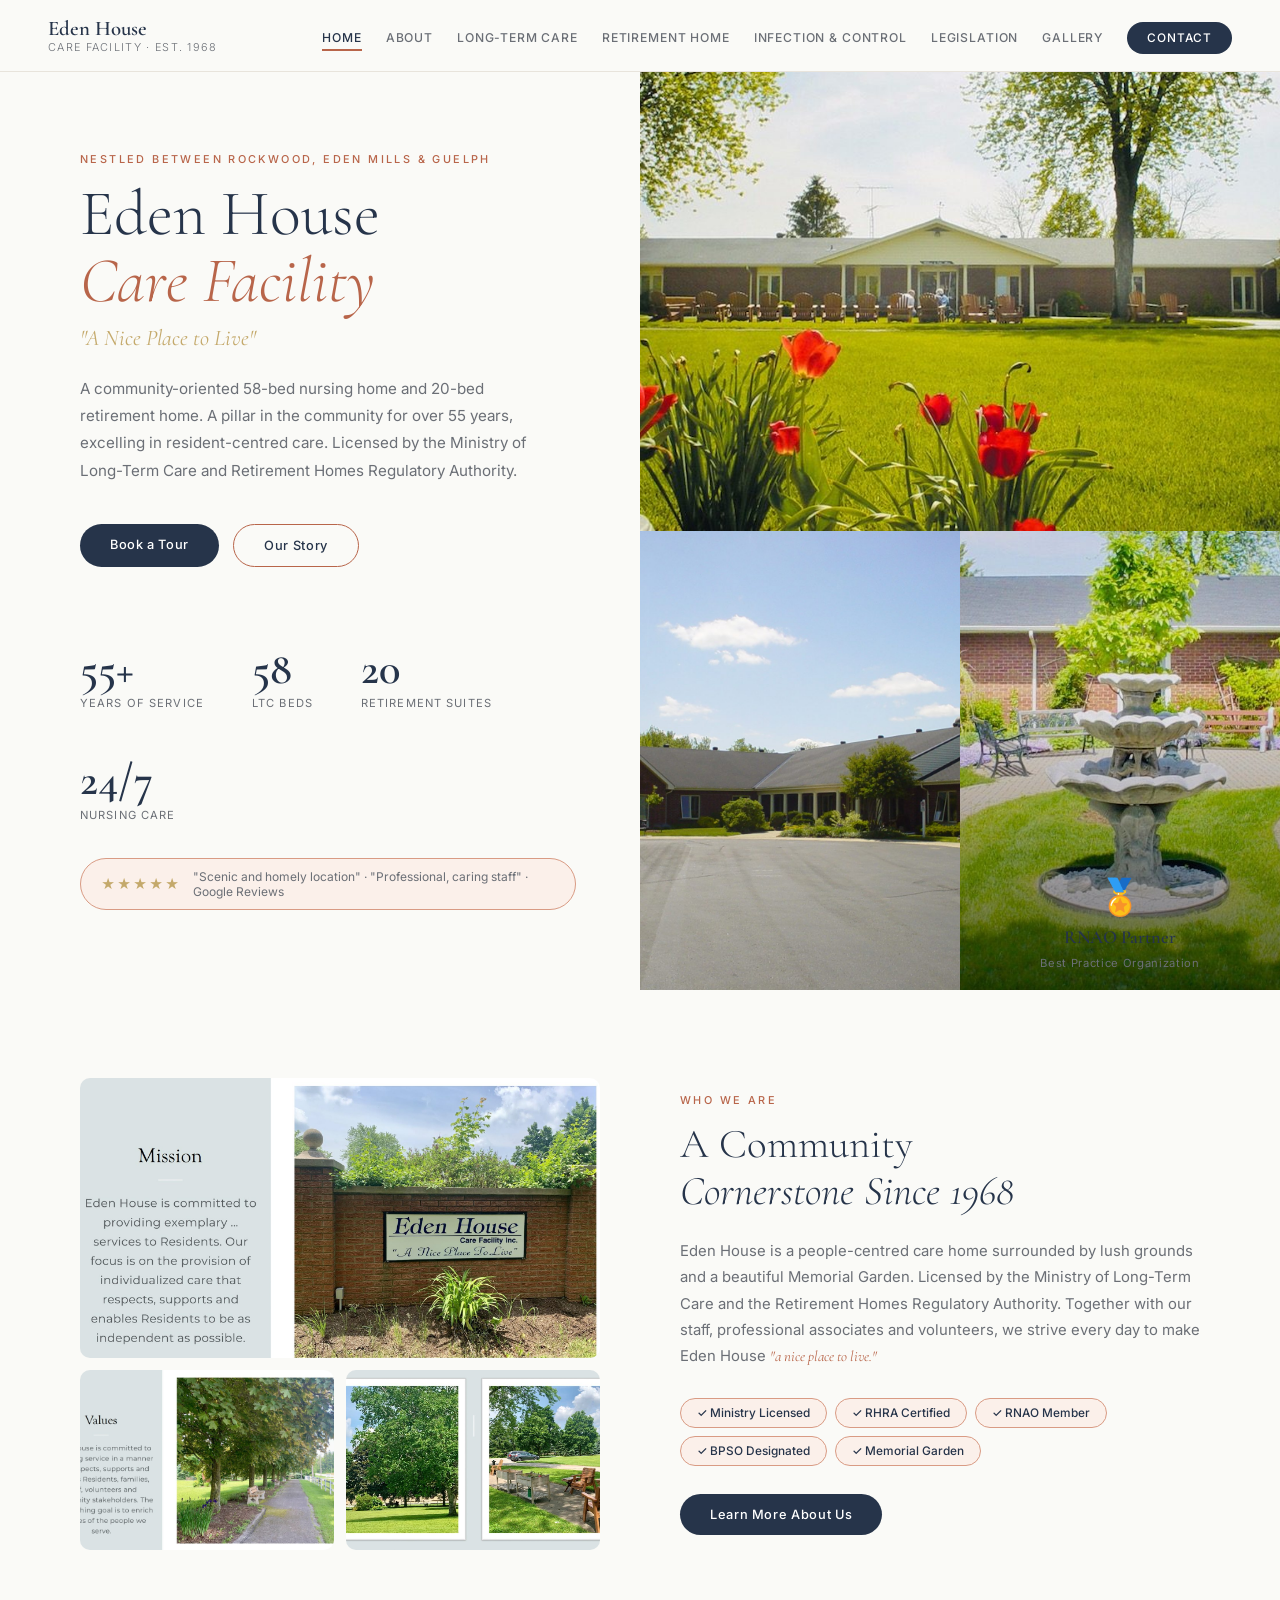
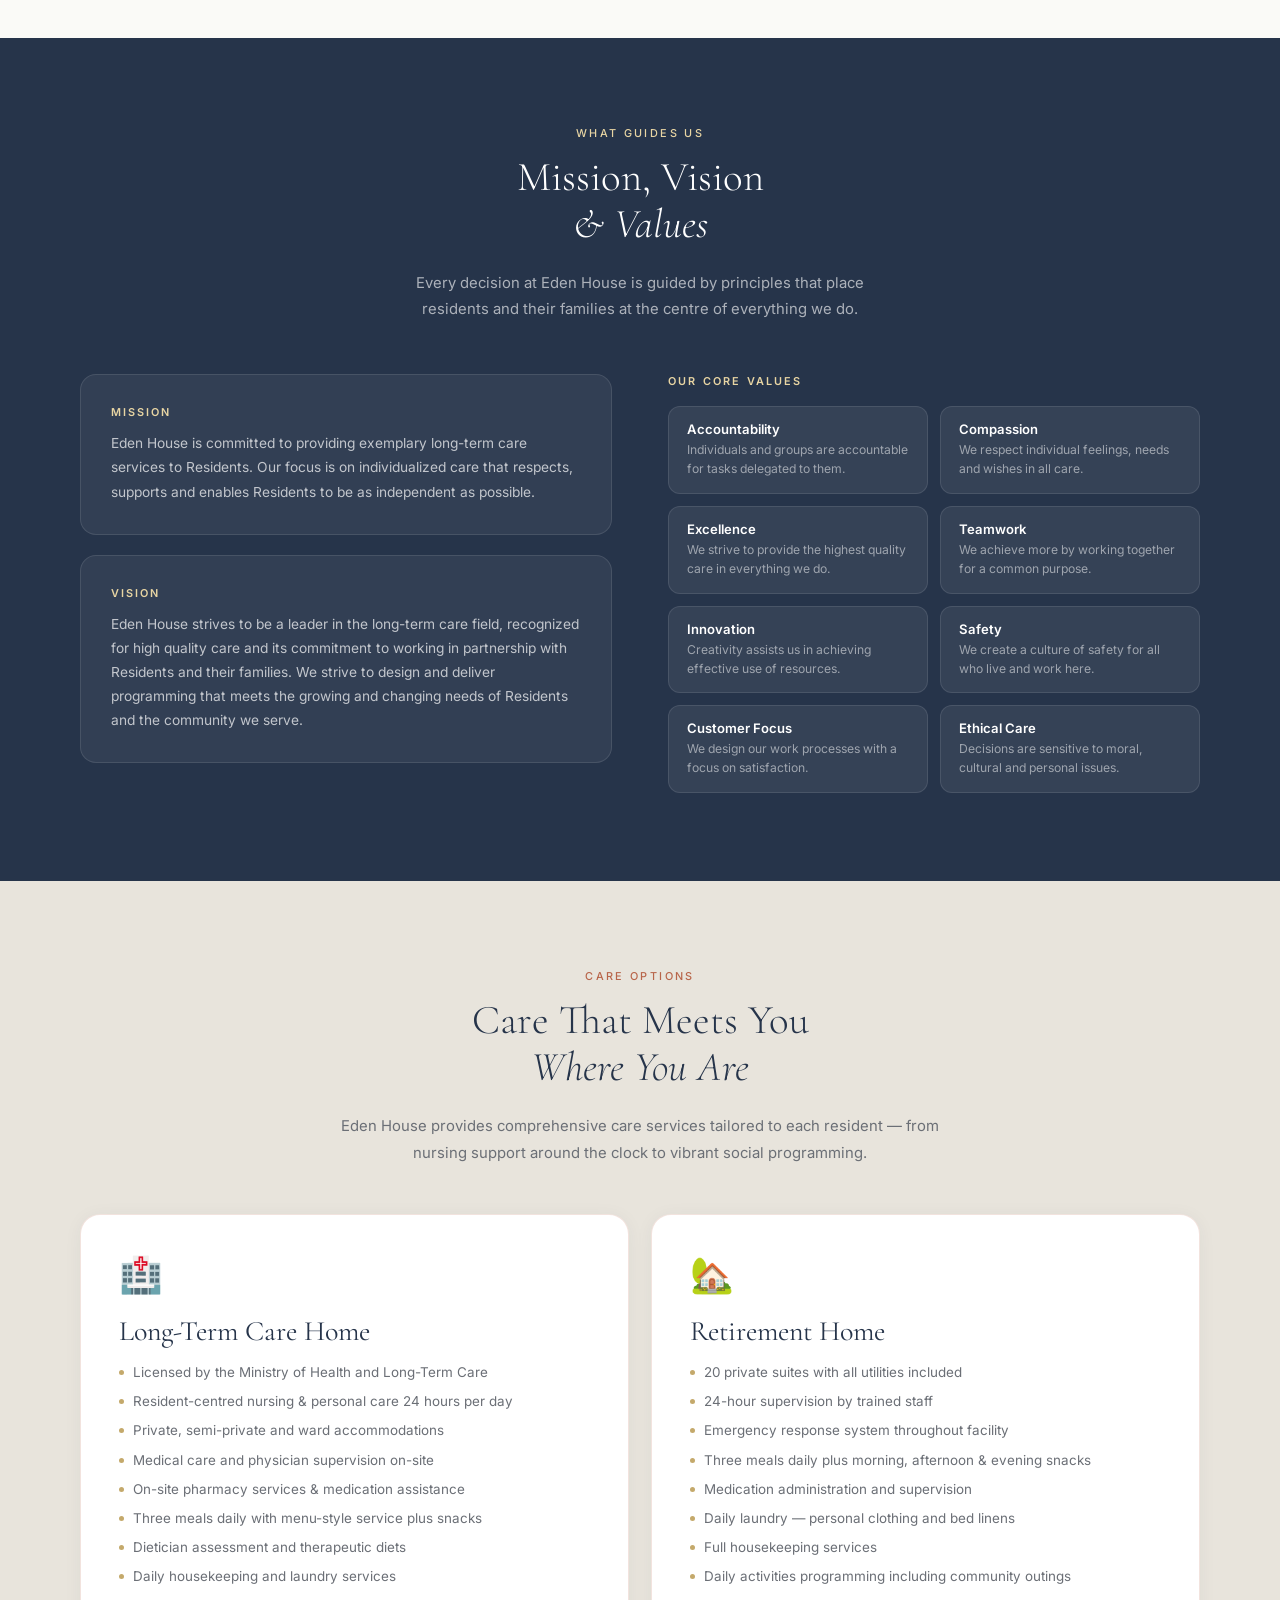
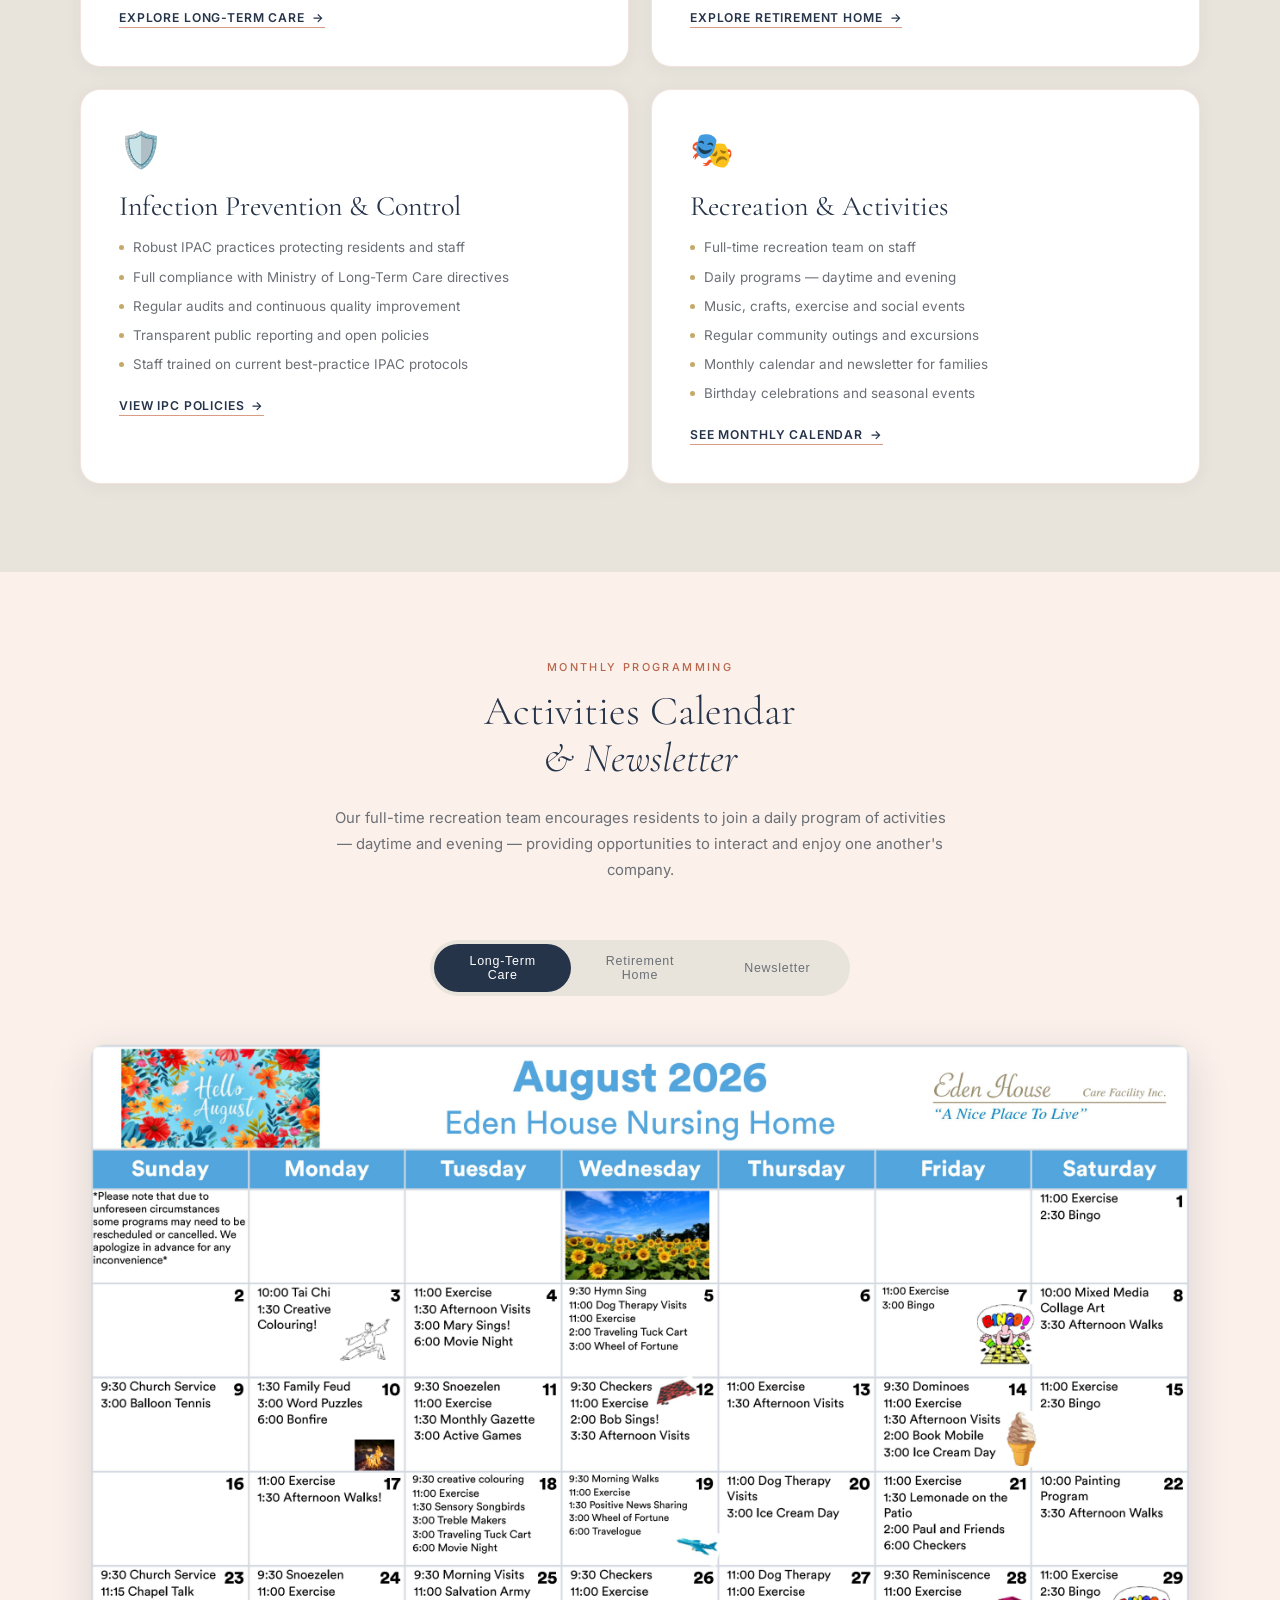
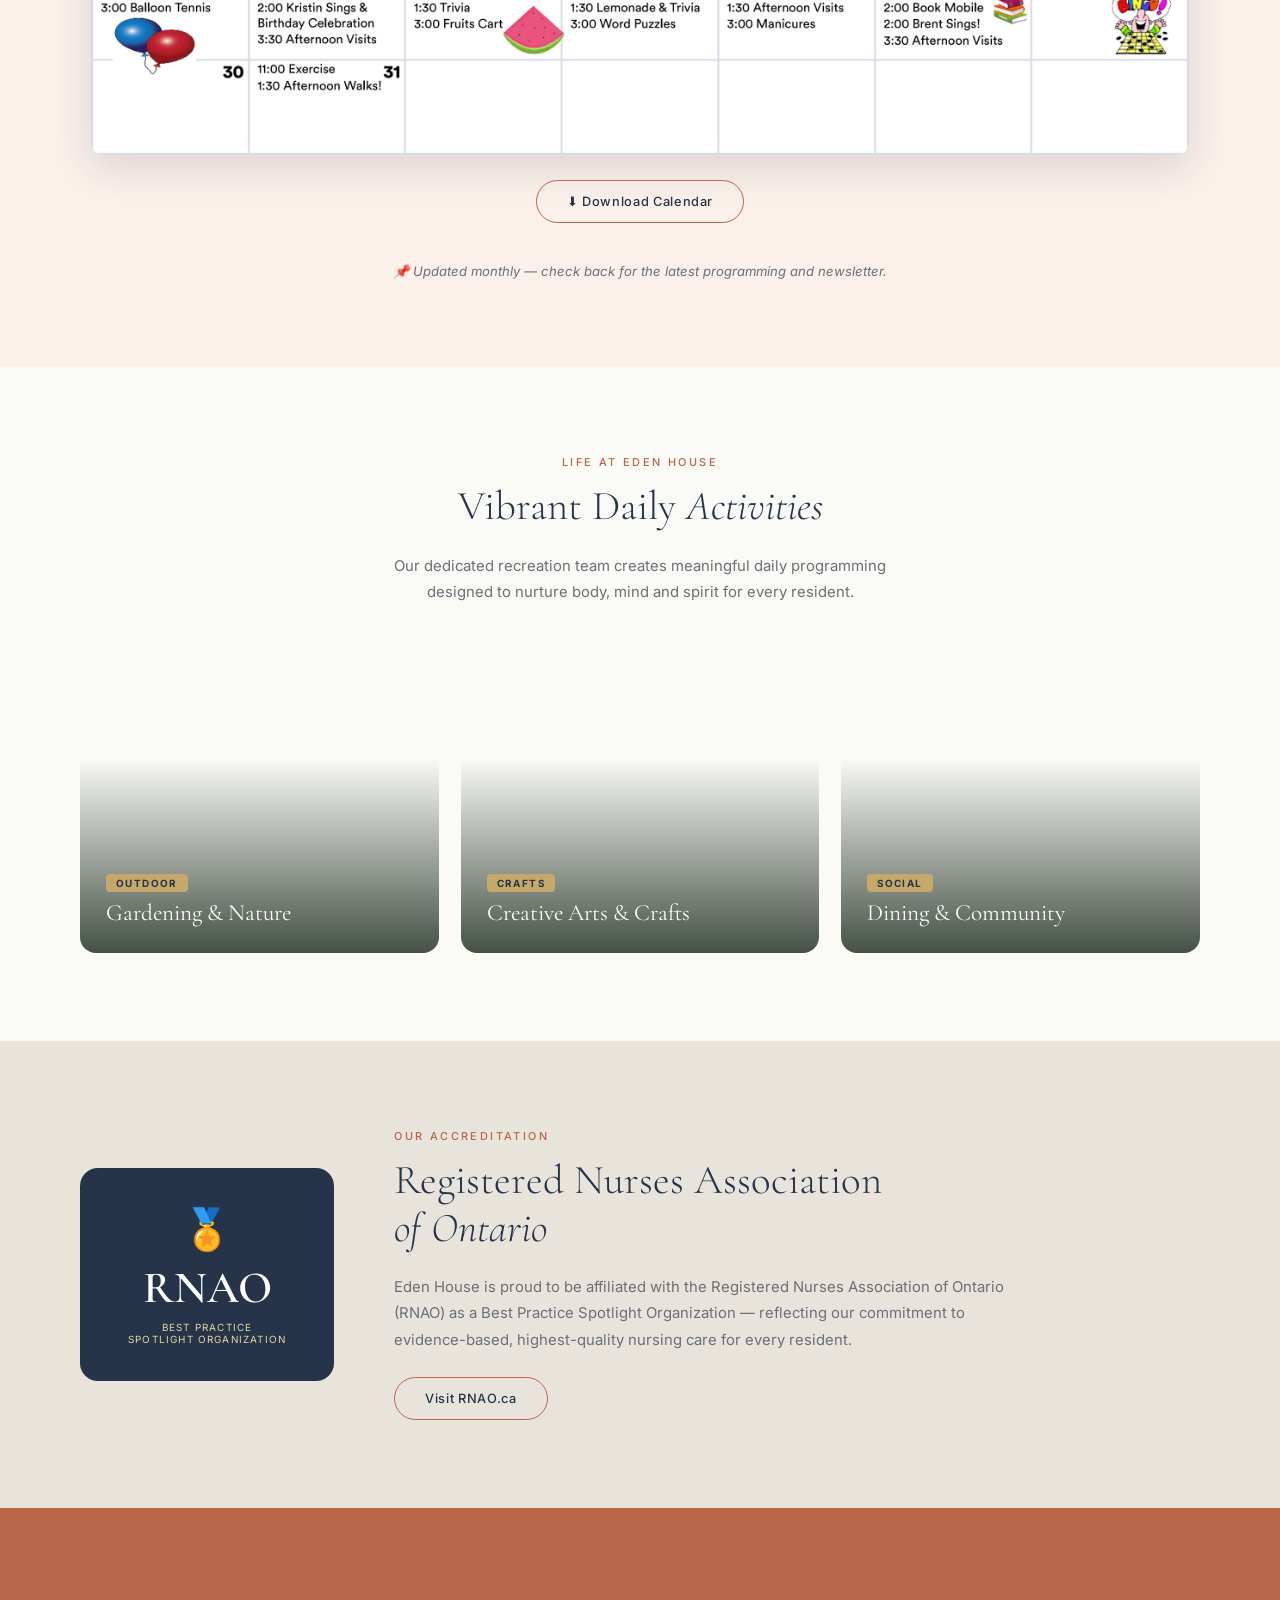
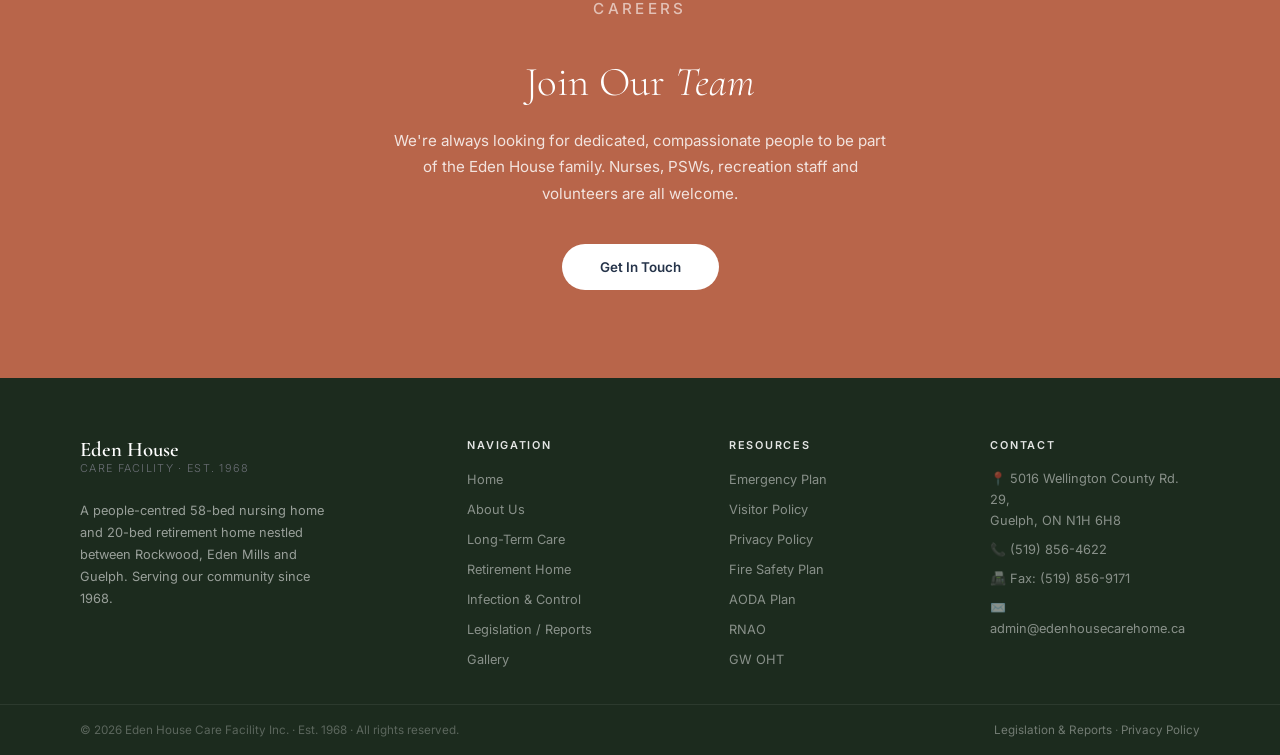
==== index.html @ 373e3891 "Replace green color scheme site-wide with navy + warm clay/terracotta - --forest (#2D4A30 green) -> " ====
<!DOCTYPE html>
<html lang="en">
<head>
<meta charset="UTF-8">
<meta name="viewport" content="width=device-width, initial-scale=1.0">
<title>Home — Eden House Care Facility</title>
<meta name="description" content="Eden House Care Facility — a community-oriented 58-bed nursing home and 20-bed retirement home nestled between Rockwood, Eden Mills and Guelph. Est. 1968.">
<link rel="stylesheet" href="style.css">
<style>
/* ── HERO ── */
.hero { min-height: 100vh; display: grid; grid-template-columns: 1fr 1fr; padding-top: 72px; }
.hero-left { display: flex; flex-direction: column; justify-content: center; padding: 80px 64px 80px 80px; }
.hero-tagline { font-family: 'Cormorant Garamond', serif; font-size: 1.4rem; font-style: italic; color: var(--gold); margin-bottom: 24px; }
.hero-desc { font-size: 0.95rem; line-height: 1.78; color: var(--text-muted); max-width: 460px; margin-bottom: 40px; }
.hero-btns { display: flex; gap: 14px; flex-wrap: wrap; margin-bottom: 44px; }
.hero-right { display: grid; grid-template-rows: 1fr 1fr; }
.hero-img-main { background: url('assets/site/hero-tulips-exterior.jpg') center/cover no-repeat; }
.hero-img-row { display: grid; grid-template-columns: 1fr 1fr; }
.hero-img-a { background: url('assets/site/exterior-parking-view.jpg') center/cover no-repeat; }
.hero-img-b { background: url('assets/site/fountain-garden.jpg') center/cover no-repeat; display: flex; align-items: flex-end; justify-content: center; padding: 20px; text-align: center; position: relative; }
.hero-img-b::before { content: ''; position: absolute; inset: 0; background: linear-gradient(to top, rgba(0,0,0,0.55), rgba(0,0,0,0) 60%); }
.hero-badge { position: relative; z-index: 1; }
.hero-badge-icon, .hero-badge-text, .hero-badge-sub { color: #fff; }
.hero-badge { display: flex; flex-direction: column; align-items: center; gap: 8px; }
.hero-badge-icon { font-size: 2.2rem; }
.hero-badge-text { font-family: 'Cormorant Garamond', serif; font-size: 1.15rem; color: var(--forest); font-weight: 600; }
.hero-badge-sub { font-size: 0.7rem; color: var(--text-muted); letter-spacing: 0.06em; }
.reviews-bar { display: flex; align-items: center; gap: 12px; background: var(--sage-pale); border: 1px solid var(--sage-light); border-radius: 40px; padding: 10px 20px; max-width: fit-content; }
.reviews-bar .stars { color: var(--gold); font-size: 0.85rem; letter-spacing: 2px; }
.reviews-bar p { font-size: 0.75rem; color: var(--text-muted); }

/* ── ABOUT STRIP ── */
.about-strip { background: var(--warm-white); display: grid; grid-template-columns: 1fr 1fr; gap: 80px; align-items: center; }
.about-img-grid { display: grid; grid-template-columns: 1fr 1fr; grid-template-rows: 280px 180px; gap: 12px; }
.about-img { border-radius: 10px; overflow: hidden; }
.about-img img { width: 100%; height: 100%; object-fit: cover; }
.about-img:first-child { grid-column: 1 / -1; }
.accred-pills { display: flex; flex-wrap: wrap; gap: 8px; margin-top: 28px; }

/* ── MISSION VALUES ── */
.mission-band { background: var(--forest); }
.mission-band .section-eyebrow { color: var(--gold-light); }
.mission-band .section-title { color: #fff; }
.mv-grid { display: grid; grid-template-columns: 1fr 1fr; gap: 56px; margin-top: 52px; }
.mv-panel { background: rgba(255,255,255,0.06); border: 1px solid rgba(255,255,255,0.1); border-radius: 16px; padding: 30px; }
.mv-panel h3 { font-size: 0.68rem; letter-spacing: 0.18em; text-transform: uppercase; color: var(--gold-light); margin-bottom: 12px; font-weight: 600; }
.mv-panel p { font-size: 0.86rem; color: rgba(255,255,255,0.7); line-height: 1.75; }
.values-chips { display: grid; grid-template-columns: 1fr 1fr; gap: 12px; }
.v-chip { background: rgba(255,255,255,0.07); border: 1px solid rgba(255,255,255,0.1); border-radius: 12px; padding: 14px 18px; }
.v-chip h4 { font-size: 0.82rem; font-weight: 600; color: #fff; margin-bottom: 4px; }
.v-chip p { font-size: 0.76rem; color: rgba(255,255,255,0.52); line-height: 1.55; }

/* ── SERVICES GRID ── */
.services-bg { background: var(--stone); }
.svc-grid { display: grid; grid-template-columns: 1fr 1fr; gap: 22px; margin-top: 48px; }
.svc-card { background: #fff; border-radius: 20px; padding: 38px; border: 1px solid rgba(184,101,74,0.18); box-shadow: 0 2px 18px rgba(38,52,74,0.05); transition: box-shadow 0.3s, transform 0.25s; text-decoration: none; color: inherit; display: block; }
.svc-card:hover { box-shadow: 0 14px 44px rgba(38,52,74,0.13); transform: translateY(-3px); }
.svc-icon { font-size: 2.2rem; margin-bottom: 18px; }
.svc-title { font-family: 'Cormorant Garamond', serif; font-size: 1.75rem; color: var(--forest); margin-bottom: 14px; }
.svc-list { list-style: none; display: flex; flex-direction: column; gap: 9px; }
.svc-list li { font-size: 0.84rem; color: var(--text-muted); padding-left: 14px; position: relative; line-height: 1.5; }
.svc-list li::before { content: ''; position: absolute; left: 0; top: 8px; width: 5px; height: 5px; border-radius: 50%; background: var(--gold); }
.svc-cta { display: inline-flex; align-items: center; gap: 7px; margin-top: 24px; font-size: 0.76rem; font-weight: 600; color: var(--forest); text-transform: uppercase; letter-spacing: 0.07em; border-bottom: 1px solid var(--sage-light); padding-bottom: 2px; text-decoration: none; }
.svc-arrow { transition: transform 0.2s; }
.svc-card:hover .svc-arrow { transform: translateX(4px); }

/* ── CALENDAR ── */
.cal-bg { background: var(--sage-pale); text-align: center; }
.cal-tabs { display: flex; gap: 0; background: var(--stone); border-radius: 40px; padding: 4px; max-width: 420px; margin: 0 auto 48px; }
.tab-btn { flex: 1; padding: 10px 20px; border: none; border-radius: 36px; background: transparent; font-size: 0.78rem; font-weight: 500; color: var(--text-muted); cursor: pointer; transition: 0.2s; letter-spacing: 0.06em; }
.tab-btn.active { background: var(--forest); color: #fff; }
.tab-panel { display: none; }
.tab-panel.active { display: block; }

/* ── ACTIVITIES ── */
.act-grid { display: grid; grid-template-columns: repeat(3,1fr); gap: 22px; margin-top: 48px; }
.act-card { border-radius: 16px; overflow: hidden; height: 300px; position: relative; }
.act-bg { width: 100%; height: 100%; background-size: cover; background-position: center; transition: transform 0.5s; }
.act-card:hover .act-bg { transform: scale(1.05); }
.act-overlay { position: absolute; inset: 0; background: linear-gradient(180deg,transparent 35%,rgba(29,44,30,.82) 100%); display: flex; flex-direction: column; justify-content: flex-end; padding: 26px; color: #fff; }
.act-tag { font-size: 0.62rem; letter-spacing: 0.14em; text-transform: uppercase; background: var(--gold); color: var(--forest); padding: 3px 10px; border-radius: 4px; font-weight: 700; width: fit-content; margin-bottom: 8px; }
.act-name { font-family: 'Cormorant Garamond', serif; font-size: 1.45rem; line-height: 1.2; }

/* ── RNAO ── */
.rnao-strip { background: var(--stone); display: flex; align-items: center; gap: 60px; flex-wrap: wrap; }
.rnao-badge { background: var(--forest); border-radius: 18px; padding: 36px 48px; text-align: center; color: #fff; flex-shrink: 0; min-width: 200px; }
.rnao-badge .big { font-family: 'Cormorant Garamond', serif; font-size: 2.8rem; font-weight: 600; }
.rnao-badge .sub { font-size: 0.62rem; letter-spacing: 0.12em; text-transform: uppercase; color: var(--gold-light); margin-top: 6px; display: block; }

/* ── JOIN TEAM ── */
.join-band { background: var(--sage); text-align: center; }
.join-band .section-title { color: #fff; }
.join-band .section-eyebrow { color: rgba(255,255,255,.6); }
.join-band p { font-size: .95rem; color: rgba(255,255,255,.82); max-width: 500px; margin: 0 auto 36px; line-height: 1.75; }

/* ── RESPONSIVE ── */
@media (max-width: 1024px) {
  .hero { grid-template-columns: 1fr; min-height: auto; }
  .hero-left { padding: 60px 40px; }
  .hero-right { height: 400px; }
  .hero-img-row { display: none; }
  .about-strip { grid-template-columns: 1fr; }
  .mv-grid { grid-template-columns: 1fr; }
  .svc-grid { grid-template-columns: 1fr; }
}
@media (max-width: 768px) {
  .act-grid { grid-template-columns: 1fr 1fr; }
  .values-chips { grid-template-columns: 1fr; }
}
@media (max-width: 560px) {
  .hero-left { padding: 48px 18px; }
  .act-grid { grid-template-columns: 1fr; }
  .hero-stats { gap: 24px; }
}
</style>
  <!-- Netlify Identity widget: required here so invite/password-reset links
       (which land on the homepage, not /admin/) can detect the token and
       pop up the "set your password" dialog automatically. -->
  <script src="https://identity.netlify.com/v1/netlify-identity-widget.js"></script>
  <script>
    if (window.netlifyIdentity) {
      window.netlifyIdentity.on("init", user => {
        if (!user) {
          window.netlifyIdentity.on("login", () => { document.location.href = "/admin/"; });
        }
      });
    }
  </script>
</head>
<body>

<nav id="navbar">
  <a class="nav-logo" href="index.html">Eden House <span>Care Facility · Est. 1968</span></a>
  <ul class="nav-links">
    <li><a href="index.html" class="active">Home</a></li>
    <li><a href="about.html">About</a></li>
    <li><a href="long-term-care.html">Long-Term Care</a></li>
    <li><a href="retirement-home.html">Retirement Home</a></li>
    <li><a href="infection-control.html">Infection &amp; Control</a></li>
    <li><a href="legislation.html">Legislation</a></li>
    <li><a href="gallery.html">Gallery</a></li>
    <li><a href="contact.html" class="btn-contact">Contact</a></li>
  </ul>
  <button class="hamburger" id="hamburger" onclick="toggleMenu()" aria-label="Open menu"><span></span><span></span><span></span></button>
</nav>
<div class="mobile-menu" id="mobileMenu">
  <a href="index.html" onclick="toggleMenu()">Home</a>
  <a href="about.html" onclick="toggleMenu()">About Us</a>
  <a href="long-term-care.html" onclick="toggleMenu()">Long-Term Care</a>
  <a href="retirement-home.html" onclick="toggleMenu()">Retirement Home</a>
  <a href="infection-control.html" onclick="toggleMenu()">Infection &amp; Control</a>
  <a href="legislation.html" onclick="toggleMenu()">Legislation / Reports</a>
  <a href="gallery.html" onclick="toggleMenu()">Gallery</a>
  <a href="contact.html" onclick="toggleMenu()">Contact Us</a>
</div>

<!-- HERO -->
<section class="hero" id="home">
  <div class="hero-left">
    <p class="section-eyebrow">Nestled between Rockwood, Eden Mills &amp; Guelph</p>
    <h1 style="font-family:'Cormorant Garamond',serif;font-size:clamp(3rem,5vw,5.5rem);font-weight:300;line-height:1.05;color:var(--forest);margin-bottom:10px;">Eden House<br><em style="font-style:italic;color:var(--sage);">Care Facility</em></h1>
    <p class="hero-tagline">"A Nice Place to Live"</p>
    <p class="hero-desc">A community-oriented 58-bed nursing home and 20-bed retirement home. A pillar in the community for over 55 years, excelling in resident-centred care. Licensed by the Ministry of Long-Term Care and Retirement Homes Regulatory Authority.</p>
    <div class="hero-btns">
      <a href="contact.html" class="btn-primary">Book a Tour</a>
      <a href="about.html" class="btn-outline">Our Story</a>
    </div>
    <div class="stats-row">
      <div class="stat-item"><span class="stat-num">55+</span><span class="stat-label">Years of Service</span></div>
      <div class="stat-item"><span class="stat-num">58</span><span class="stat-label">LTC Beds</span></div>
      <div class="stat-item"><span class="stat-num">20</span><span class="stat-label">Retirement Suites</span></div>
      <div class="stat-item"><span class="stat-num">24/7</span><span class="stat-label">Nursing Care</span></div>
    </div>
    <div class="reviews-bar">
      <span class="stars">★★★★★</span>
      <p>"Scenic and homely location" · "Professional, caring staff" · Google Reviews</p>
    </div>
  </div>
  <div class="hero-right">
    <div class="hero-img-main"></div>
    <div class="hero-img-row">
      <div class="hero-img-a"></div>
      <div class="hero-img-b">
        <div class="hero-badge">
          <div class="hero-badge-icon">🏅</div>
          <div class="hero-badge-text">RNAO Partner</div>
          <div class="hero-badge-sub">Best Practice Organization</div>
        </div>
      </div>
    </div>
  </div>
</section>

<!-- ABOUT STRIP -->
<section class="section about-strip">
  <div class="about-img-grid reveal">
    <div class="about-img"><img src="assets/site/mission-slide.jpg" alt="Eden House Mission" loading="lazy"></div>
    <div class="about-img"><img src="assets/site/values-slide.jpg" alt="Eden House Values" loading="lazy"></div>
    <div class="about-img"><img src="assets/site/grounds-deer-picnic.jpg" alt="Eden House grounds" loading="lazy"></div>
  </div>
  <div class="reveal" style="transition-delay:0.15s">
    <p class="section-eyebrow">Who We Are</p>
    <h2 class="section-title">A Community<br><em>Cornerstone Since 1968</em></h2>
    <p class="section-lead">Eden House is a people-centred care home surrounded by lush grounds and a beautiful Memorial Garden. Licensed by the Ministry of Long-Term Care and the Retirement Homes Regulatory Authority. Together with our staff, professional associates and volunteers, we strive every day to make Eden House <em style="font-family:'Cormorant Garamond',serif;font-style:italic;color:var(--sage);">"a nice place to live."</em></p>
    <div class="accred-pills">
      <span class="pill">✓ Ministry Licensed</span>
      <span class="pill">✓ RHRA Certified</span>
      <span class="pill">✓ RNAO Member</span>
      <span class="pill">✓ BPSO Designated</span>
      <span class="pill">✓ Memorial Garden</span>
    </div>
    <a href="about.html" class="btn-primary" style="margin-top:28px;">Learn More About Us</a>
  </div>
</section>

<!-- MISSION, VISION & VALUES -->
<section class="section mission-band">
  <div class="reveal" style="text-align:center;max-width:620px;margin:0 auto 0">
    <p class="section-eyebrow">What Guides Us</p>
    <h2 class="section-title">Mission, Vision<br><em>&amp; Values</em></h2>
    <p style="font-size:0.93rem;color:rgba(255,255,255,0.62);max-width:500px;margin:0 auto;line-height:1.75;">Every decision at Eden House is guided by principles that place residents and their families at the centre of everything we do.</p>
  </div>
  <div class="mv-grid">
    <div style="display:flex;flex-direction:column;gap:20px;">
      <div class="mv-panel reveal" style="transition-delay:0.05s">
        <h3>Mission</h3>
        <p>Eden House is committed to providing exemplary long-term care services to Residents. Our focus is on individualized care that respects, supports and enables Residents to be as independent as possible.</p>
      </div>
      <div class="mv-panel reveal" style="transition-delay:0.12s">
        <h3>Vision</h3>
        <p>Eden House strives to be a leader in the long-term care field, recognized for high quality care and its commitment to working in partnership with Residents and their families. We strive to design and deliver programming that meets the growing and changing needs of Residents and the community we serve.</p>
      </div>
    </div>
    <div class="reveal" style="transition-delay:0.1s">
      <p style="font-size:0.68rem;letter-spacing:0.2em;text-transform:uppercase;color:var(--gold-light);margin-bottom:18px;font-weight:600;">Our Core Values</p>
      <div class="values-chips">
        <div class="v-chip"><h4>Accountability</h4><p>Individuals and groups are accountable for tasks delegated to them.</p></div>
        <div class="v-chip"><h4>Compassion</h4><p>We respect individual feelings, needs and wishes in all care.</p></div>
        <div class="v-chip"><h4>Excellence</h4><p>We strive to provide the highest quality care in everything we do.</p></div>
        <div class="v-chip"><h4>Teamwork</h4><p>We achieve more by working together for a common purpose.</p></div>
        <div class="v-chip"><h4>Innovation</h4><p>Creativity assists us in achieving effective use of resources.</p></div>
        <div class="v-chip"><h4>Safety</h4><p>We create a culture of safety for all who live and work here.</p></div>
        <div class="v-chip"><h4>Customer Focus</h4><p>We design our work processes with a focus on satisfaction.</p></div>
        <div class="v-chip"><h4>Ethical Care</h4><p>Decisions are sensitive to moral, cultural and personal issues.</p></div>
      </div>
    </div>
  </div>
</section>

<!-- SERVICES -->
<section class="section services-bg">
  <div class="reveal" style="text-align:center;max-width:600px;margin:0 auto 0">
    <p class="section-eyebrow">Care Options</p>
    <h2 class="section-title">Care That Meets You<br><em>Where You Are</em></h2>
    <p class="section-lead" style="margin:0 auto;">Eden House provides comprehensive care services tailored to each resident — from nursing support around the clock to vibrant social programming.</p>
  </div>
  <div class="svc-grid">
    <a class="svc-card reveal" href="long-term-care.html" style="transition-delay:0.08s">
      <div class="svc-icon">🏥</div>
      <div class="svc-title">Long-Term Care Home</div>
      <ul class="svc-list">
        <li>Licensed by the Ministry of Health and Long-Term Care</li>
        <li>Resident-centred nursing &amp; personal care 24 hours per day</li>
        <li>Private, semi-private and ward accommodations</li>
        <li>Medical care and physician supervision on-site</li>
        <li>On-site pharmacy services &amp; medication assistance</li>
        <li>Three meals daily with menu-style service plus snacks</li>
        <li>Dietician assessment and therapeutic diets</li>
        <li>Daily housekeeping and laundry services</li>
      </ul>
      <span class="svc-cta">Explore Long-Term Care <span class="svc-arrow">→</span></span>
    </a>
    <a class="svc-card reveal" href="retirement-home.html" style="transition-delay:0.16s">
      <div class="svc-icon">🏡</div>
      <div class="svc-title">Retirement Home</div>
      <ul class="svc-list">
        <li>20 private suites with all utilities included</li>
        <li>24-hour supervision by trained staff</li>
        <li>Emergency response system throughout facility</li>
        <li>Three meals daily plus morning, afternoon &amp; evening snacks</li>
        <li>Medication administration and supervision</li>
        <li>Daily laundry — personal clothing and bed linens</li>
        <li>Full housekeeping services</li>
        <li>Daily activities programming including community outings</li>
      </ul>
      <span class="svc-cta">Explore Retirement Home <span class="svc-arrow">→</span></span>
    </a>
    <a class="svc-card reveal" href="infection-control.html" style="transition-delay:0.24s">
      <div class="svc-icon">🛡️</div>
      <div class="svc-title">Infection Prevention &amp; Control</div>
      <ul class="svc-list">
        <li>Robust IPAC practices protecting residents and staff</li>
        <li>Full compliance with Ministry of Long-Term Care directives</li>
        <li>Regular audits and continuous quality improvement</li>
        <li>Transparent public reporting and open policies</li>
        <li>Staff trained on current best-practice IPAC protocols</li>
      </ul>
      <span class="svc-cta">View IPC Policies <span class="svc-arrow">→</span></span>
    </a>
    <a class="svc-card reveal" href="about.html#calendar" style="transition-delay:0.32s">
      <div class="svc-icon">🎭</div>
      <div class="svc-title">Recreation &amp; Activities</div>
      <ul class="svc-list">
        <li>Full-time recreation team on staff</li>
        <li>Daily programs — daytime and evening</li>
        <li>Music, crafts, exercise and social events</li>
        <li>Regular community outings and excursions</li>
        <li>Monthly calendar and newsletter for families</li>
        <li>Birthday celebrations and seasonal events</li>
      </ul>
      <span class="svc-cta">See Monthly Calendar <span class="svc-arrow">→</span></span>
    </a>
  </div>
</section>

<!-- CALENDAR & NEWSLETTER -->
<section class="section cal-bg">
  <div class="reveal" style="max-width:680px;margin:0 auto 56px;text-align:center">
    <p class="section-eyebrow">Monthly Programming</p>
    <h2 class="section-title">Activities Calendar<br><em>&amp; Newsletter</em></h2>
    <p class="section-lead" style="margin:0 auto;">Our full-time recreation team encourages residents to join a daily program of activities — daytime and evening — providing opportunities to interact and enjoy one another's company.</p>
  </div>
  <div class="cal-tabs reveal" style="transition-delay:0.1s">
    <button class="tab-btn active" onclick="switchTab(event,'ltc')">Long-Term Care</button>
    <button class="tab-btn" onclick="switchTab(event,'ret')">Retirement Home</button>
    <button class="tab-btn" onclick="switchTab(event,'news')">Newsletter</button>
  </div>
  <div class="tab-panel active" id="tab-ltc">
    <div class="cal-full reveal" id="calFullLtc"></div>
  </div>
  <div class="tab-panel" id="tab-ret">
    <div class="cal-full reveal" id="calFullRet"></div>
  </div>
  <div class="tab-panel" id="tab-news">
    <div class="newsletter-spread reveal" id="newsletterSpread"></div>
    <div class="slider-nav" style="margin-top:28px;">
      <button class="slider-btn" id="news-prev" aria-label="Previous">&#8592;</button>
      <div class="slider-dots" id="news-dots"></div>
      <button class="slider-btn" id="news-next" aria-label="Next">&#8594;</button>
    </div>
    <div class="cal-full-actions" id="newsletterDownload" style="margin-top:24px;"></div>
  </div>
  <p class="reveal" style="text-align:center;margin-top:40px;font-size:0.82rem;color:var(--text-muted);font-style:italic;">📌 Updated monthly — check back for the latest programming and newsletter.</p>
</section>

<!-- ACTIVITIES -->
<section class="section" style="background:var(--warm-white)">
  <div class="reveal" style="text-align:center">
    <p class="section-eyebrow">Life at Eden House</p>
    <h2 class="section-title">Vibrant Daily <em>Activities</em></h2>
    <p class="section-lead" style="max-width:540px;margin:0 auto;">Our dedicated recreation team creates meaningful daily programming designed to nurture body, mind and spirit for every resident.</p>
  </div>
  <div class="act-grid">
    <div class="act-card reveal" style="transition-delay:0.05s">
      <div class="act-bg" style="background-image:url('https://edenhousecarehome.ca/wp-content/uploads/2021/05/DSC02683.jpg')"></div>
      <div class="act-overlay"><span class="act-tag">Outdoor</span><span class="act-name">Gardening &amp; Nature</span></div>
    </div>
    <div class="act-card reveal" style="transition-delay:0.1s">
      <div class="act-bg" style="background-image:url('https://edenhousecarehome.ca/wp-content/uploads/2021/05/DSC00215-768x621.jpeg')"></div>
      <div class="act-overlay"><span class="act-tag">Crafts</span><span class="act-name">Creative Arts &amp; Crafts</span></div>
    </div>
    <div class="act-card reveal" style="transition-delay:0.15s">
      <div class="act-bg" style="background-image:url('https://edenhousecarehome.ca/wp-content/uploads/2021/05/DSC00249.jpg')"></div>
      <div class="act-overlay"><span class="act-tag">Social</span><span class="act-name">Dining &amp; Community</span></div>
    </div>
  </div>
</section>

<!-- RNAO -->
<section class="section rnao-strip">
  <div class="rnao-badge reveal">
    <div style="font-size:2.5rem;margin-bottom:8px;">🏅</div>
    <div class="big">RNAO</div>
    <span class="sub">Best Practice<br>Spotlight Organization</span>
  </div>
  <div class="reveal" style="flex:1;min-width:260px;transition-delay:0.15s">
    <p class="section-eyebrow">Our Accreditation</p>
    <h2 class="section-title">Registered Nurses Association<br><em>of Ontario</em></h2>
    <p class="section-lead">Eden House is proud to be affiliated with the Registered Nurses Association of Ontario (RNAO) as a Best Practice Spotlight Organization — reflecting our commitment to evidence-based, highest-quality nursing care for every resident.</p>
    <a href="https://rnao.ca/" target="_blank" rel="noopener" class="btn-outline" style="margin-top:24px;">Visit RNAO.ca</a>
  </div>
</section>

<!-- JOIN TEAM -->
<section class="section join-band">
  <p class="section-eyebrow">Careers</p>
  <h2 class="section-title">Join Our <em>Team</em></h2>
  <p>We're always looking for dedicated, compassionate people to be part of the Eden House family. Nurses, PSWs, recreation staff and volunteers are all welcome.</p>
  <a href="contact.html" class="btn-white">Get In Touch</a>
</section>

<footer>
  <div class="footer-brand">
    <a class="nav-logo" href="index.html">Eden House <span>Care Facility · Est. 1968</span></a>
    <p>A people-centred 58-bed nursing home and 20-bed retirement home nestled between Rockwood, Eden Mills and Guelph. Serving our community since 1968.</p>
  </div>
  <div>
    <h4>Navigation</h4>
    <ul>
      <li><a href="index.html">Home</a></li>
      <li><a href="about.html">About Us</a></li>
      <li><a href="long-term-care.html">Long-Term Care</a></li>
      <li><a href="retirement-home.html">Retirement Home</a></li>
      <li><a href="infection-control.html">Infection &amp; Control</a></li>
      <li><a href="legislation.html">Legislation / Reports</a></li>
      <li><a href="gallery.html">Gallery</a></li>
    </ul>
  </div>
  <div>
    <h4>Resources</h4>
    <ul>
      <li><a href="legislation.html#emergency">Emergency Plan</a></li>
      <li><a href="legislation.html#visitor">Visitor Policy</a></li>
      <li><a href="legislation.html#privacy">Privacy Policy</a></li>
      <li><a href="legislation.html#fire">Fire Safety Plan</a></li>
      <li><a href="legislation.html#aoda">AODA Plan</a></li>
      <li><a href="https://rnao.ca/" target="_blank" rel="noopener">RNAO</a></li>
      <li><a href="https://guelphwellingtonoht.com/" target="_blank" rel="noopener">GW OHT</a></li>
    </ul>
  </div>
  <div class="footer-contact">
    <h4>Contact</h4>
    <p>📍 5016 Wellington County Rd. 29,<br>Guelph, ON N1H 6H8</p>
    <p>📞 <a href="tel:+15198564622">(519) 856-4622</a></p>
    <p>📠 Fax: (519) 856-9171</p>
    <p>✉️ <a href="mailto:admin@edenhousecarehome.ca">admin@edenhousecarehome.ca</a></p>
  </div>
</footer>
<div class="footer-bottom">
  <span>© 2026 Eden House Care Facility Inc. · Est. 1968 · All rights reserved.</span>
  <span><a href="legislation.html">Legislation &amp; Reports</a> · <a href="legislation.html#privacy">Privacy Policy</a></span>
</div>

<script src="main.js"></script>
<script>
function switchTab(e, key) {
  document.querySelectorAll('.tab-panel').forEach(p => p.classList.remove('active'));
  document.querySelectorAll('.tab-btn').forEach(b => b.classList.remove('active'));
  document.getElementById('tab-' + key).classList.add('active');
  e.target.classList.add('active');
}
// Calendars load from data/calendar-ltc.json and data/calendar-ret.json —
// each holds one full, current-month image. Staff update these through the CMS.
function renderCalendar(containerId, data) {
  const el = document.getElementById(containerId);
  el.innerHTML = `
    <div class="cal-full-frame" onclick="openCalLightbox('${data.image}', '${data.label}')">
      <img src="${data.image}" alt="${data.label}" loading="lazy">
    </div>
    <div class="cal-full-actions">
      <a href="${data.image}" download class="btn-outline">⬇ Download Calendar</a>
    </div>
  `;
}
Promise.all([
  fetch('data/calendar-ltc.json').then(r => r.json()),
  fetch('data/calendar-ret.json').then(r => r.json()),
  fetch('data/newsletter.json').then(r => r.json())
]).then(([ltcData, retData, newsData]) => {
  renderCalendar('calFullLtc', ltcData);
  renderCalendar('calFullRet', retData);
  initNewsletterSpread({
    containerId: 'newsletterSpread',
    prevId: 'news-prev',
    nextId: 'news-next',
    dotsId: 'news-dots',
    downloadId: 'newsletterDownload',
    data: newsData
  });
}).catch(() => {
  console.error('Could not load calendar or newsletter data.');
});
</script>
</body>
</html>
---- style.css ----
/* ═══════════════════════════════════════════════
   EDEN HOUSE CARE FACILITY — Shared Stylesheet
   ═══════════════════════════════════════════════ */

@import url('https://fonts.googleapis.com/css2?family=Cormorant+Garamond:ital,wght@0,300;0,400;0,600;1,300;1,400&family=Inter:wght@300;400;500;600&display=swap');

:root {
  --sage:        #B8654A;
  --sage-light:  #D99B84;
  --sage-pale:   #FBF0EA;
  --forest:      #26344A;
  --warm-white:  #FAFAF7;
  --stone:       #E8E4DC;
  --text:        #1C2B1E;
  --text-muted:  #6B6F76;
  --gold:        #C4A96B;
  --gold-light:  #E8D5A3;
}

*, *::before, *::after { box-sizing: border-box; margin: 0; padding: 0; }
html { scroll-behavior: smooth; }
body { font-family: 'Inter', sans-serif; background: var(--warm-white); color: var(--text); overflow-x: hidden; }
img { max-width: 100%; display: block; }
a { color: inherit; }

/* ── NAV ── */
nav {
  position: fixed; top: 0; left: 0; right: 0; z-index: 1000;
  display: flex; align-items: center; justify-content: space-between;
  padding: 0 48px; height: 72px;
  background: rgba(250,250,247,0.96); backdrop-filter: blur(16px);
  border-bottom: 1px solid var(--stone); transition: box-shadow 0.3s;
}
nav.scrolled { box-shadow: 0 2px 24px rgba(38,52,74,0.1); }

.nav-logo {
  font-family: 'Cormorant Garamond', serif; font-size: 1.3rem;
  font-weight: 600; color: var(--forest); text-decoration: none; line-height: 1.2;
}
.nav-logo span { display: block; font-size: 0.68rem; font-family: 'Inter', sans-serif; font-weight: 300; color: var(--text-muted); letter-spacing: 0.12em; text-transform: uppercase; }

.nav-links { display: flex; align-items: center; gap: 24px; list-style: none; }
.nav-links a { font-size: 0.76rem; font-weight: 500; letter-spacing: 0.07em; text-transform: uppercase; color: var(--text-muted); text-decoration: none; transition: color 0.2s; padding: 4px 0; border-bottom: 2px solid transparent; }
.nav-links a:hover, .nav-links a.active { color: var(--forest); border-bottom-color: var(--sage); }
.nav-links .btn-contact { background: var(--forest); color: #fff !important; padding: 9px 20px; border-radius: 40px; font-size: 0.74rem; border-bottom: none !important; }
.nav-links .btn-contact:hover { background: var(--sage); }

.hamburger { display: none; flex-direction: column; gap: 5px; cursor: pointer; background: none; border: none; padding: 4px; }
.hamburger span { width: 24px; height: 2px; background: var(--forest); border-radius: 2px; transition: 0.3s; display: block; }

.mobile-menu { position: fixed; top: 72px; left: 0; right: 0; background: var(--warm-white); padding: 20px 32px 28px; display: none; flex-direction: column; gap: 18px; z-index: 999; border-bottom: 1px solid var(--stone); box-shadow: 0 8px 32px rgba(0,0,0,0.08); }
.mobile-menu.open { display: flex; }
.mobile-menu a { font-size: 0.92rem; color: var(--text); text-decoration: none; font-weight: 500; padding: 6px 0; border-bottom: 1px solid var(--stone); }
.mobile-menu a:last-child { border-bottom: none; }

/* ── PAGE HEADER BANNER ── */
.page-hero {
  padding-top: 72px;
  background: var(--forest);
  color: #fff;
  padding-left: 80px; padding-right: 80px;
  padding-bottom: 72px;
  position: relative;
  overflow: hidden;
}
.page-hero::after {
  content: '';
  position: absolute; bottom: -1px; left: 0; right: 0; height: 60px;
  background: var(--warm-white);
  clip-path: ellipse(55% 100% at 50% 100%);
}
.page-hero.dark-bg::after { background: var(--forest); }
.page-hero.stone-bg::after { background: var(--stone); }
.page-hero.sage-bg::after { background: var(--sage-pale); }
.breadcrumb { font-size: 0.72rem; color: rgba(255,255,255,0.5); letter-spacing: 0.08em; margin-bottom: 24px; padding-top: 48px; }
.breadcrumb a { color: rgba(255,255,255,0.5); text-decoration: none; }
.breadcrumb a:hover { color: #fff; }
.breadcrumb span { color: rgba(255,255,255,0.3); margin: 0 8px; }
.page-hero h1 { font-family: 'Cormorant Garamond', serif; font-size: clamp(2.8rem, 5vw, 5rem); font-weight: 300; line-height: 1.08; margin-bottom: 20px; }
.page-hero h1 em { font-style: italic; color: var(--gold-light); }
.page-hero p { font-size: 1rem; color: rgba(255,255,255,0.7); max-width: 580px; line-height: 1.75; }

/* ── GENERIC SECTIONS ── */
.section { padding: 88px 80px; }
.section-eyebrow { font-size: 0.68rem; font-weight: 500; letter-spacing: 0.22em; text-transform: uppercase; color: var(--sage); margin-bottom: 14px; }
.section-title { font-family: 'Cormorant Garamond', serif; font-size: clamp(2rem, 3.2vw, 3rem); font-weight: 300; color: var(--forest); line-height: 1.15; margin-bottom: 22px; }
.section-title em { font-style: italic; }
.section-lead { font-size: 0.93rem; line-height: 1.78; color: var(--text-muted); max-width: 620px; }

/* ── BUTTONS ── */
.btn-primary { background: var(--forest); color: #fff; padding: 13px 30px; border-radius: 40px; font-size: 0.8rem; font-weight: 500; letter-spacing: 0.05em; text-decoration: none; display: inline-block; transition: background 0.25s, transform 0.2s; }
.btn-primary:hover { background: var(--sage); transform: translateY(-1px); }
.btn-outline { border: 1.5px solid var(--sage); color: var(--forest); padding: 13px 30px; border-radius: 40px; font-size: 0.8rem; font-weight: 500; letter-spacing: 0.05em; text-decoration: none; display: inline-block; transition: background 0.25s; }
.btn-outline:hover { background: var(--sage-pale); }
.btn-white { background: #fff; color: var(--forest); padding: 15px 38px; border-radius: 40px; font-size: 0.84rem; font-weight: 600; text-decoration: none; display: inline-block; transition: transform 0.2s, box-shadow 0.2s; }
.btn-white:hover { transform: translateY(-2px); box-shadow: 0 8px 24px rgba(0,0,0,0.14); }
.btn-gold { background: var(--gold); color: var(--forest); padding: 13px 30px; border-radius: 40px; font-size: 0.8rem; font-weight: 600; letter-spacing: 0.05em; text-decoration: none; display: inline-block; transition: opacity 0.2s, transform 0.2s; }
.btn-gold:hover { opacity: 0.88; transform: translateY(-1px); }

/* ── CARDS ── */
.card { background: #fff; border: 1px solid rgba(184,101,74,0.18); border-radius: 18px; padding: 36px; box-shadow: 0 2px 20px rgba(38,52,74,0.05); transition: box-shadow 0.3s, transform 0.25s; }
.card:hover { box-shadow: 0 12px 40px rgba(38,52,74,0.12); transform: translateY(-3px); }
.card-icon { font-size: 2rem; margin-bottom: 18px; }
.card h3 { font-family: 'Cormorant Garamond', serif; font-size: 1.4rem; font-weight: 400; color: var(--forest); margin-bottom: 10px; }
.card p { font-size: 0.84rem; color: var(--text-muted); line-height: 1.7; }

/* ── PILL BADGES ── */
.pill { display: inline-flex; align-items: center; gap: 6px; background: var(--sage-pale); border: 1px solid var(--sage-light); padding: 7px 16px; border-radius: 40px; font-size: 0.74rem; color: var(--forest); font-weight: 500; }

/* ── SCROLL REVEAL ── */
.reveal { opacity: 0; transform: translateY(28px); transition: opacity 0.65s ease, transform 0.65s ease; }
.reveal.visible { opacity: 1; transform: translateY(0); }

/* ── FEATURE LIST ── */
.feature-list { list-style: none; display: flex; flex-direction: column; gap: 12px; margin-top: 28px; }
.feature-list li { display: flex; align-items: flex-start; gap: 12px; font-size: 0.88rem; color: var(--text-muted); line-height: 1.55; }
.feature-list li::before { content: ''; width: 20px; height: 20px; min-width: 20px; border-radius: 50%; background: var(--sage-pale); border: 1.5px solid var(--sage-light); display: flex; align-items: center; justify-content: center; margin-top: 1px; }
.feature-list.check li::before { content: '✓'; background: var(--forest); border-color: var(--forest); color: #fff; font-size: 0.6rem; display: flex; align-items: center; justify-content: center; font-weight: 700; }

/* ── STATS ROW ── */
.stats-row { display: flex; gap: 48px; flex-wrap: wrap; margin: 36px 0; }
.stat-item { display: flex; flex-direction: column; }
.stat-num { font-family: 'Cormorant Garamond', serif; font-size: 2.8rem; font-weight: 600; color: var(--forest); line-height: 1; }
.stat-label { font-size: 0.7rem; letter-spacing: 0.1em; text-transform: uppercase; color: var(--text-muted); margin-top: 5px; }

/* ── FOOTER ── */
footer { background: var(--text); color: rgba(255,255,255,0.55); padding: 60px 80px 36px; display: grid; grid-template-columns: 1.6fr 1fr 1fr 1fr; gap: 52px; }
.footer-brand { }
.footer-brand .nav-logo { color: #fff; margin-bottom: 14px; display: inline-block; }
.footer-brand p { font-size: 0.8rem; line-height: 1.72; max-width: 260px; margin-top: 10px; }
footer h4 { font-size: 0.68rem; letter-spacing: 0.16em; text-transform: uppercase; color: rgba(255,255,255,0.88); margin-bottom: 16px; font-weight: 600; }
footer ul { list-style: none; display: flex; flex-direction: column; gap: 10px; }
footer ul li a { font-size: 0.8rem; color: rgba(255,255,255,0.48); text-decoration: none; transition: color 0.2s; }
footer ul li a:hover { color: #fff; }
.footer-contact p { font-size: 0.8rem; color: rgba(255,255,255,0.48); line-height: 1.65; margin-bottom: 8px; }
.footer-contact a { color: rgba(255,255,255,0.48); text-decoration: none; transition: color 0.2s; }
.footer-contact a:hover { color: #fff; }
.footer-bottom { background: var(--text); padding: 18px 80px; border-top: 1px solid rgba(255,255,255,0.07); display: flex; justify-content: space-between; align-items: center; font-size: 0.73rem; color: rgba(255,255,255,0.28); flex-wrap: wrap; gap: 8px; }
.footer-bottom a { color: rgba(255,255,255,0.38); text-decoration: none; transition: color 0.2s; }
.footer-bottom a:hover { color: #fff; }

/* ── 3D CALENDAR SLIDER ── */
.slider-scene { perspective: 1600px; max-width: 960px; margin: 0 auto; position: relative; height: 540px; }
.cal-full { max-width: 1100px; margin: 0 auto; }
.cal-full-frame { border-radius: 14px; overflow: hidden; box-shadow: 0 12px 40px rgba(38,52,74,0.14); border: 1px solid var(--stone); background: #fff; cursor: zoom-in; }
.cal-full-frame img { width: 100%; height: auto; display: block; }
.cal-full-actions { display: flex; justify-content: center; gap: 14px; margin-top: 24px; flex-wrap: wrap; }
.cal-lightbox { position: fixed; inset: 0; background: rgba(20,30,20,0.92); display: none; align-items: center; justify-content: center; z-index: 2000; padding: 24px; cursor: zoom-out; }
.cal-lightbox.open { display: flex; }
.cal-lightbox img { max-width: 100%; max-height: 92vh; border-radius: 8px; box-shadow: 0 20px 60px rgba(0,0,0,0.5); }
.cal-lightbox-close { position: absolute; top: 24px; right: 32px; color: #fff; font-size: 2rem; cursor: pointer; line-height: 1; }
.newsletter-pages { display: grid; grid-template-columns: repeat(4, 1fr); gap: 18px; max-width: 1100px; margin: 0 auto; }
.newsletter-spread { display: grid; grid-template-columns: 1fr 1fr; gap: 24px; max-width: 900px; margin: 0 auto; }
.newsletter-page-frame { border-radius: 10px; overflow: hidden; box-shadow: 0 8px 28px rgba(38,52,74,0.12); border: 1px solid var(--stone); cursor: zoom-in; background: #fff; transition: transform 0.2s; }
.newsletter-page-frame:hover { transform: translateY(-4px); }
.newsletter-page-frame img { width: 100%; height: auto; display: block; }
@media (max-width: 640px) {
  .newsletter-spread { grid-template-columns: 1fr; }
}
.newsletter-section-divider { text-align: center; font-family: 'Cormorant Garamond', serif; font-size: 1.6rem; color: var(--forest); margin: 56px 0 28px; }
.newsletter-cal-grid { display: grid; grid-template-columns: 1fr 1fr; gap: 32px; max-width: 1100px; margin: 0 auto; }
.newsletter-cal-card h4 { font-family: 'Cormorant Garamond', serif; font-size: 1.2rem; color: var(--forest); text-align: center; margin-bottom: 14px; font-weight: 600; }
@media (max-width: 760px) {
  .newsletter-pages { grid-template-columns: repeat(2, 1fr); }
  .newsletter-cal-grid { grid-template-columns: 1fr; }
}
.slider-track { display: flex; align-items: center; justify-content: center; height: 100%; position: relative; }
.slide { position: absolute; width: 320px; height: 470px; border-radius: 16px; overflow: hidden; box-shadow: 0 20px 60px rgba(38,52,74,0.22); transition: transform 0.65s cubic-bezier(0.4,0,0.2,1), opacity 0.55s, filter 0.55s; cursor: pointer; background: #fff; will-change: transform; }
.slide img { width: 100%; height: 100%; object-fit: cover; pointer-events: none; }
.slide-label { position: absolute; bottom: 0; left: 0; right: 0; background: linear-gradient(transparent, rgba(38,52,74,0.9)); color: #fff; padding: 28px 18px 18px; font-size: 0.76rem; letter-spacing: 0.06em; font-weight: 500; }
.slide[data-pos="-2"] { transform: translateX(-500px) translateZ(-220px) rotateY(24deg); opacity: 0.18; z-index: 1; filter: brightness(0.65); }
.slide[data-pos="-1"] { transform: translateX(-270px) translateZ(-90px) rotateY(15deg); opacity: 0.62; z-index: 2; filter: brightness(0.85); }
.slide[data-pos="0"]  { transform: translateX(0) translateZ(0) rotateY(0deg); opacity: 1; z-index: 5; filter: brightness(1); }
.slide[data-pos="1"]  { transform: translateX(270px) translateZ(-90px) rotateY(-15deg); opacity: 0.62; z-index: 2; filter: brightness(0.85); }
.slide[data-pos="2"]  { transform: translateX(500px) translateZ(-220px) rotateY(-24deg); opacity: 0.18; z-index: 1; filter: brightness(0.65); }
.slider-nav { display: flex; align-items: center; justify-content: center; gap: 20px; margin-top: 44px; }
.slider-btn { width: 46px; height: 46px; border-radius: 50%; border: 1.5px solid var(--sage); background: #fff; color: var(--forest); font-size: 1.1rem; cursor: pointer; display: flex; align-items: center; justify-content: center; transition: background 0.2s, color 0.2s; }
.slider-btn:hover { background: var(--forest); color: #fff; border-color: var(--forest); }
.slider-dots { display: flex; gap: 8px; }
.slider-dot { width: 8px; height: 8px; border-radius: 50%; background: var(--sage-light); cursor: pointer; transition: background 0.2s, transform 0.2s; }
.slider-dot.active { background: var(--forest); transform: scale(1.35); }

/* ── RESPONSIVE ── */
@media (max-width: 1100px) {
  .page-hero, .section, footer { padding-left: 48px; padding-right: 48px; }
  .footer-bottom { padding-left: 48px; padding-right: 48px; }
  footer { grid-template-columns: 1fr 1fr; }
  nav { padding: 0 32px; }
}
@media (max-width: 900px) {
  .nav-links { display: none; }
  .hamburger { display: flex; }
}
@media (max-width: 768px) {
  .page-hero, .section { padding-left: 28px; padding-right: 28px; padding-top: 48px; padding-bottom: 60px; }
  footer { grid-template-columns: 1fr 1fr; gap: 36px; padding: 48px 28px 28px; }
  .footer-bottom { padding: 16px 28px; flex-direction: column; align-items: flex-start; }
  .slider-scene { height: 440px; }
  .slide { width: 260px; height: 390px; }
  .slide[data-pos="-1"] { transform: translateX(-200px) translateZ(-70px) rotateY(15deg); }
  .slide[data-pos="1"]  { transform: translateX(200px) translateZ(-70px) rotateY(-15deg); }
  .slide[data-pos="-2"] { transform: translateX(-380px) translateZ(-170px) rotateY(24deg); }
  .slide[data-pos="2"]  { transform: translateX(380px) translateZ(-170px) rotateY(-24deg); }
}
@media (max-width: 560px) {
  nav { padding: 0 18px; }
  .page-hero, .section { padding-left: 18px; padding-right: 18px; }
  footer { grid-template-columns: 1fr; padding: 40px 18px 24px; }
  .footer-bottom { padding: 14px 18px; }
  .stats-row { gap: 28px; }
  .slider-scene { height: 380px; }
  .slide { width: 220px; height: 330px; }
  .slide[data-pos="-1"] { transform: translateX(-160px) translateZ(-60px) rotateY(15deg); }
  .slide[data-pos="1"]  { transform: translateX(160px) translateZ(-60px) rotateY(-15deg); }
  .slide[data-pos="-2"] { transform: translateX(-310px) translateZ(-140px) rotateY(24deg); }
  .slide[data-pos="2"]  { transform: translateX(310px) translateZ(-140px) rotateY(-24deg); }
}
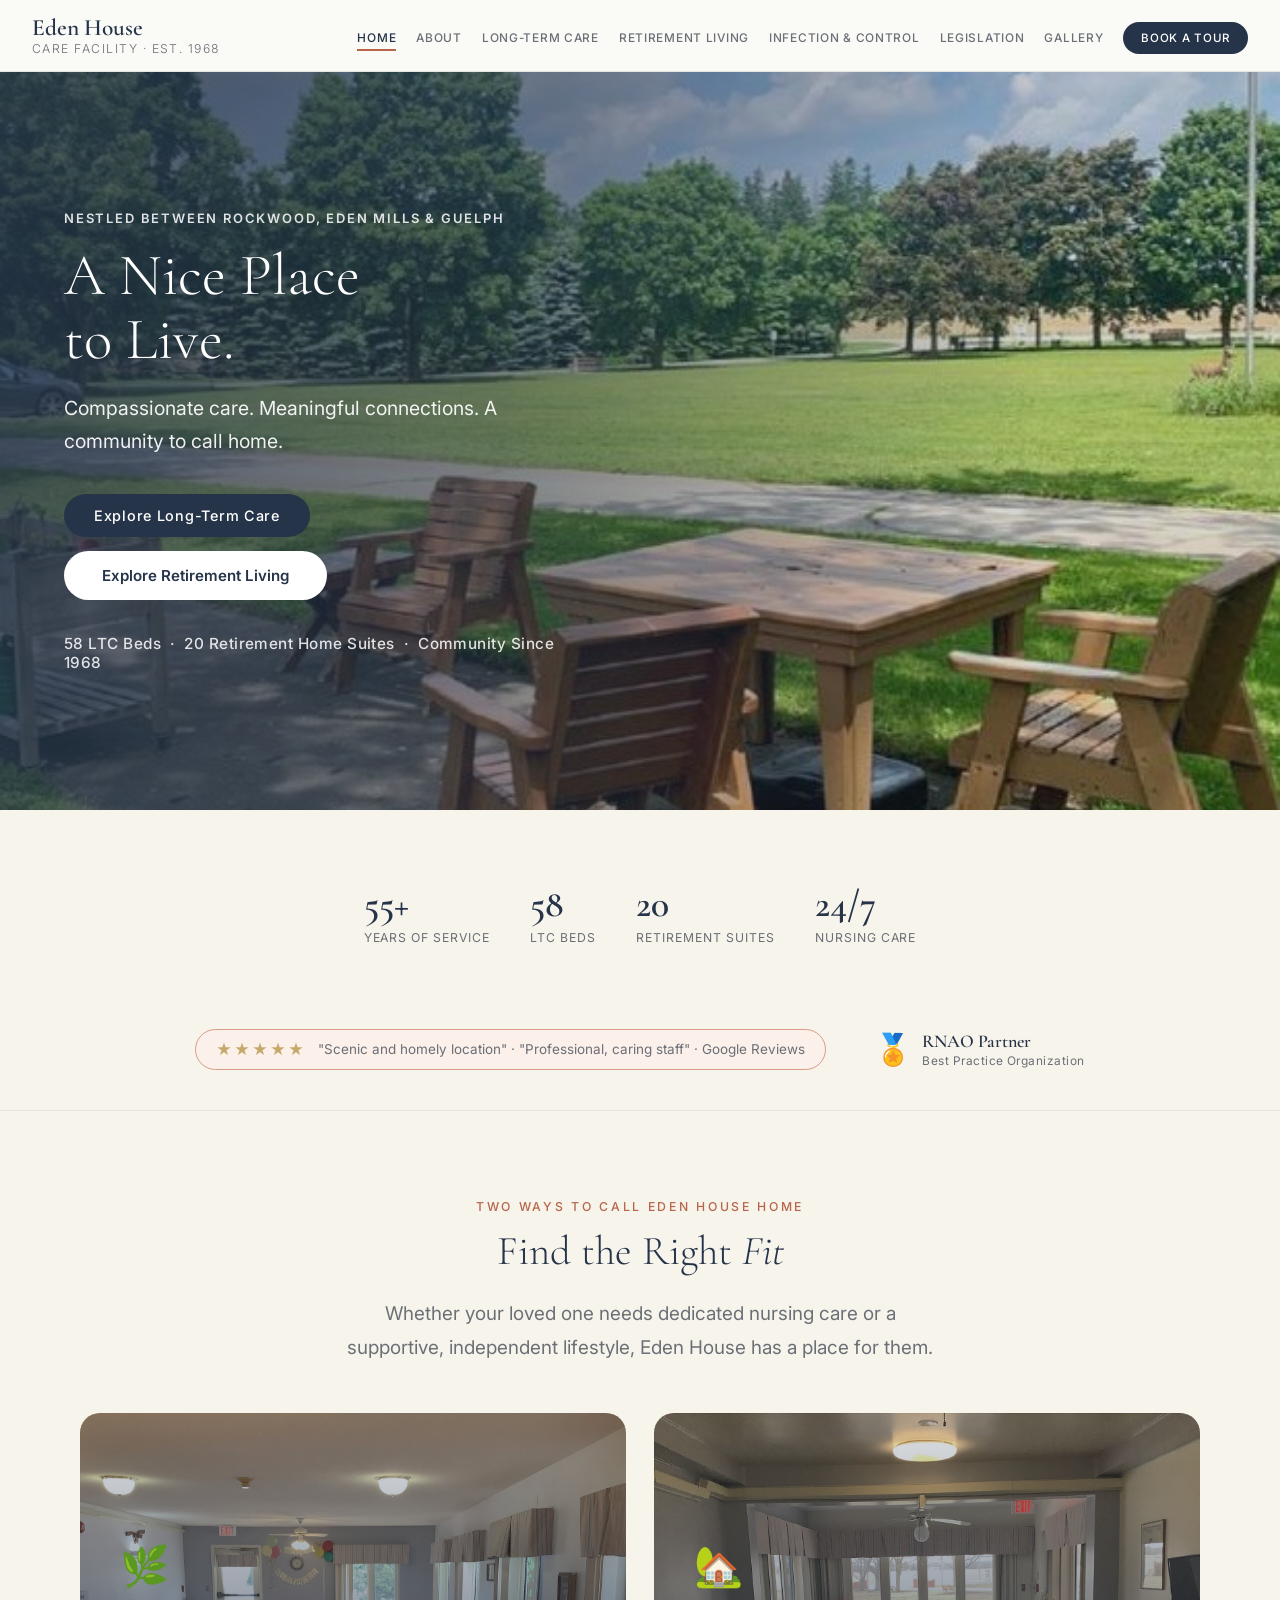
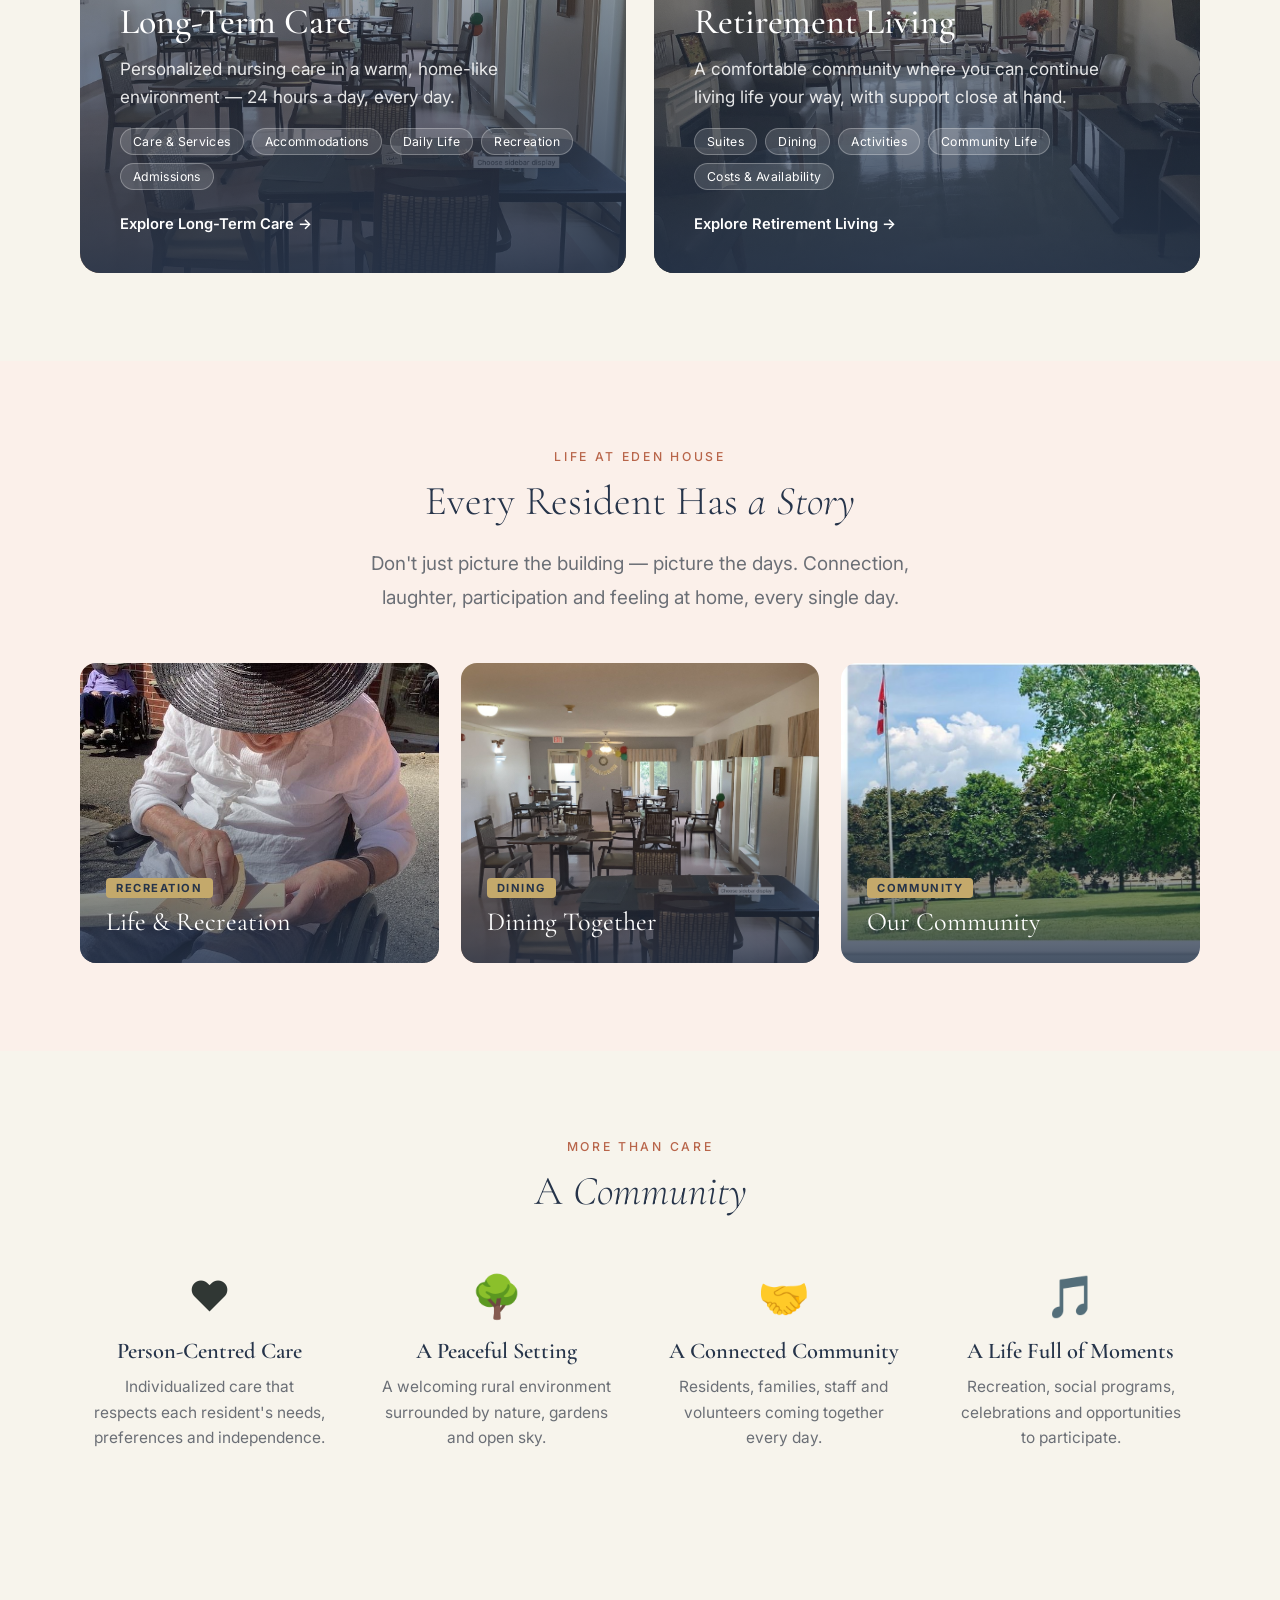
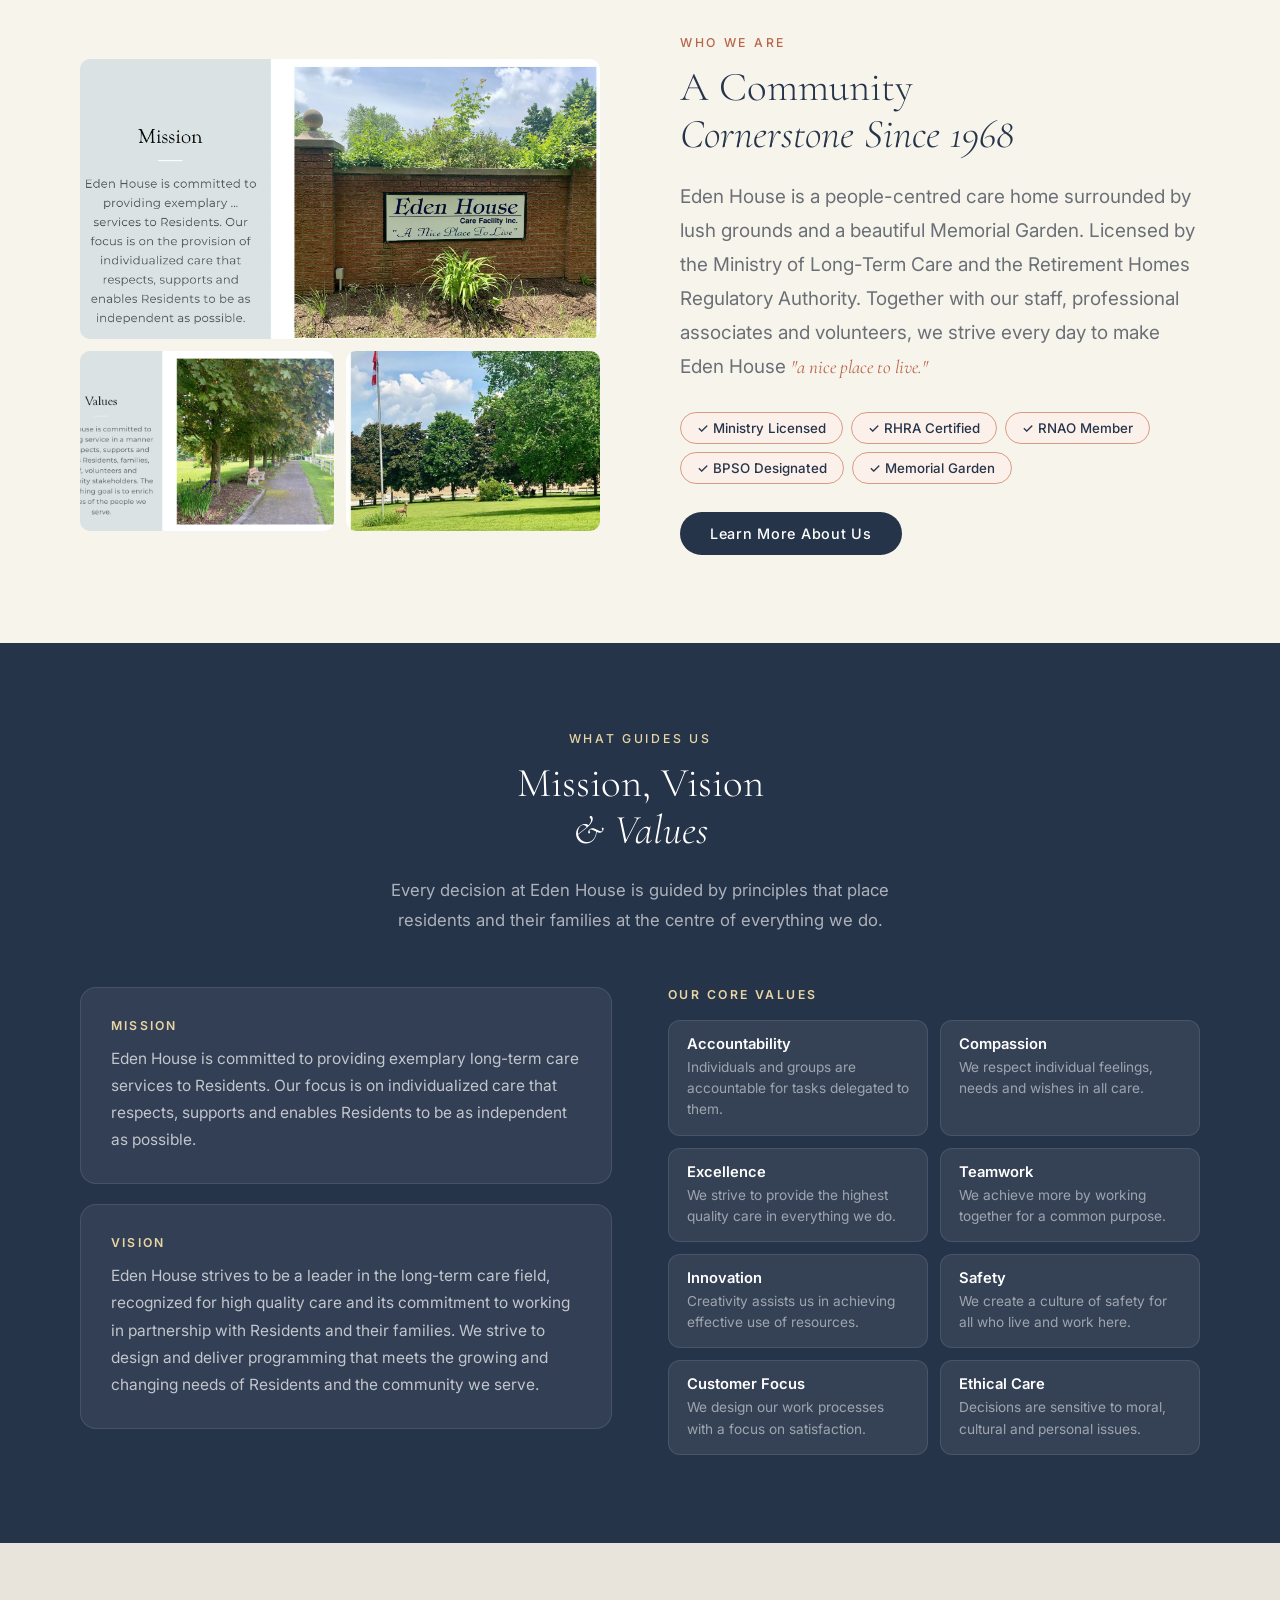
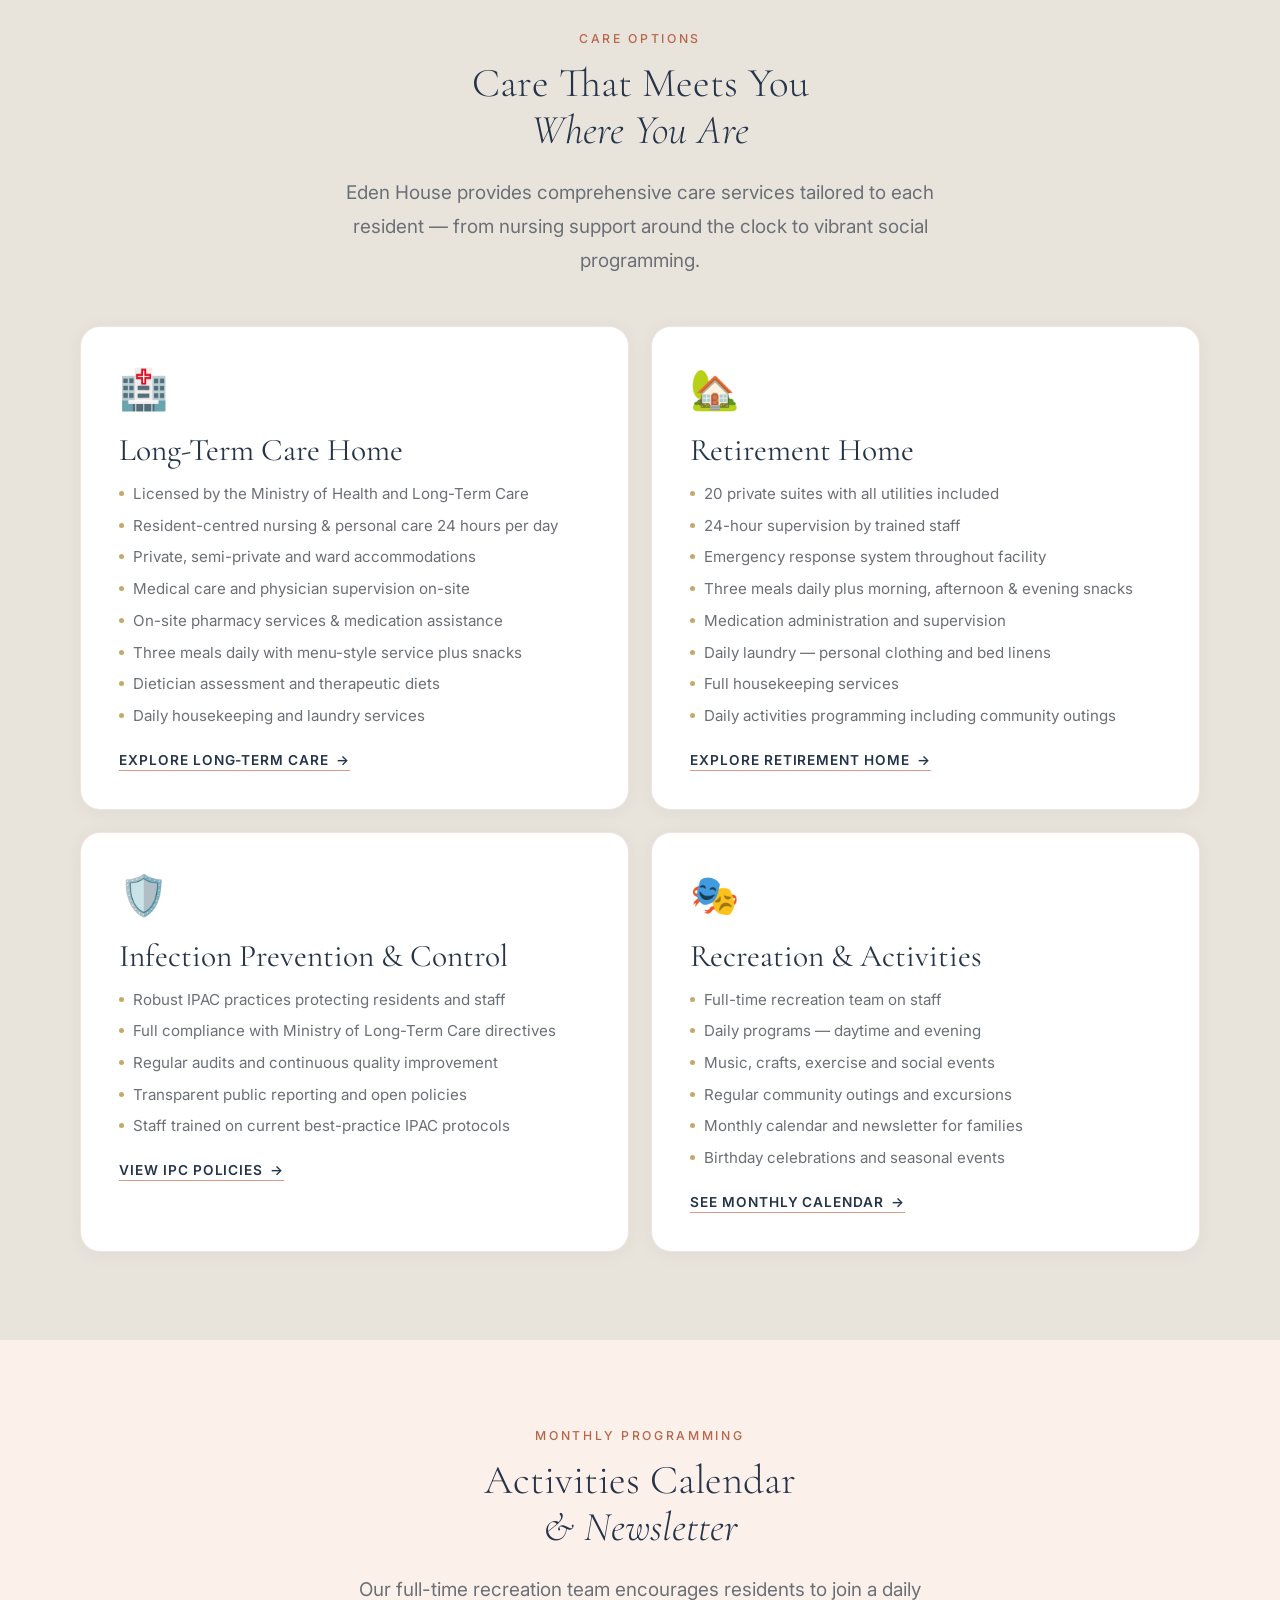
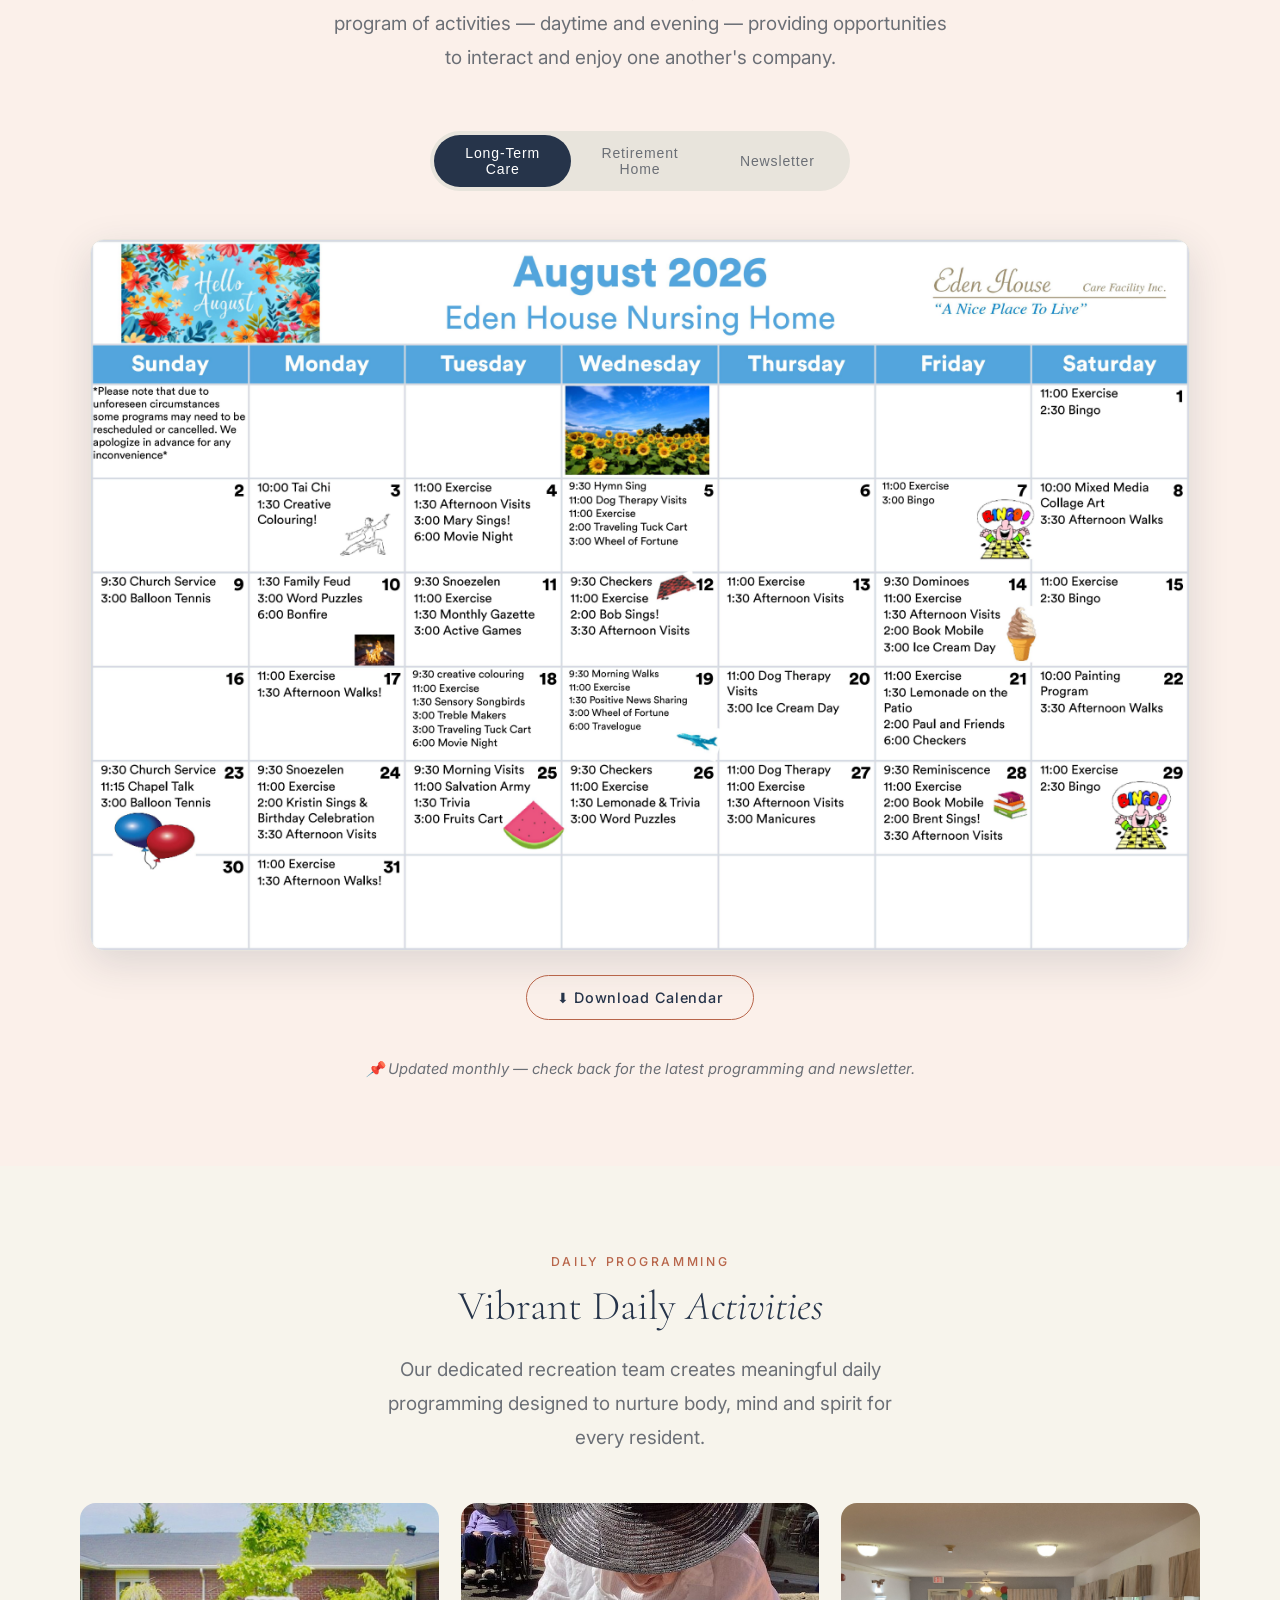
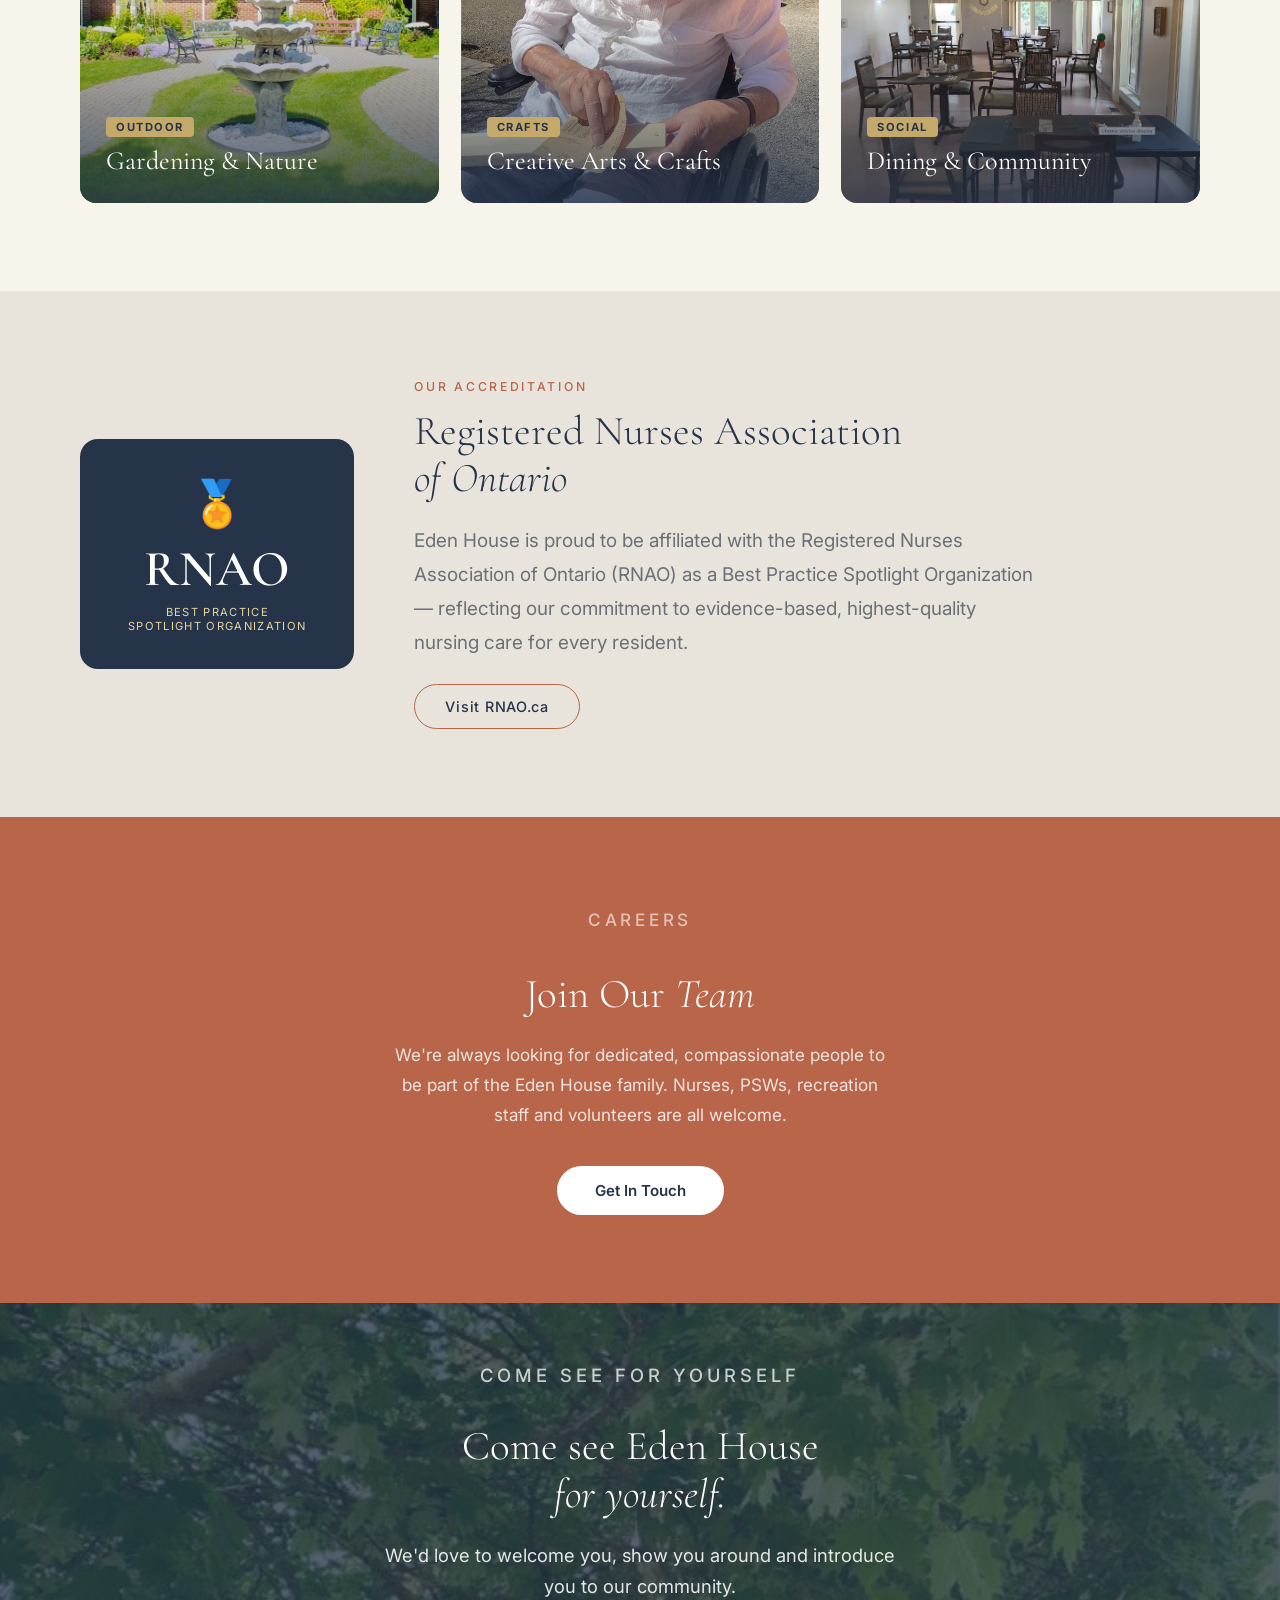
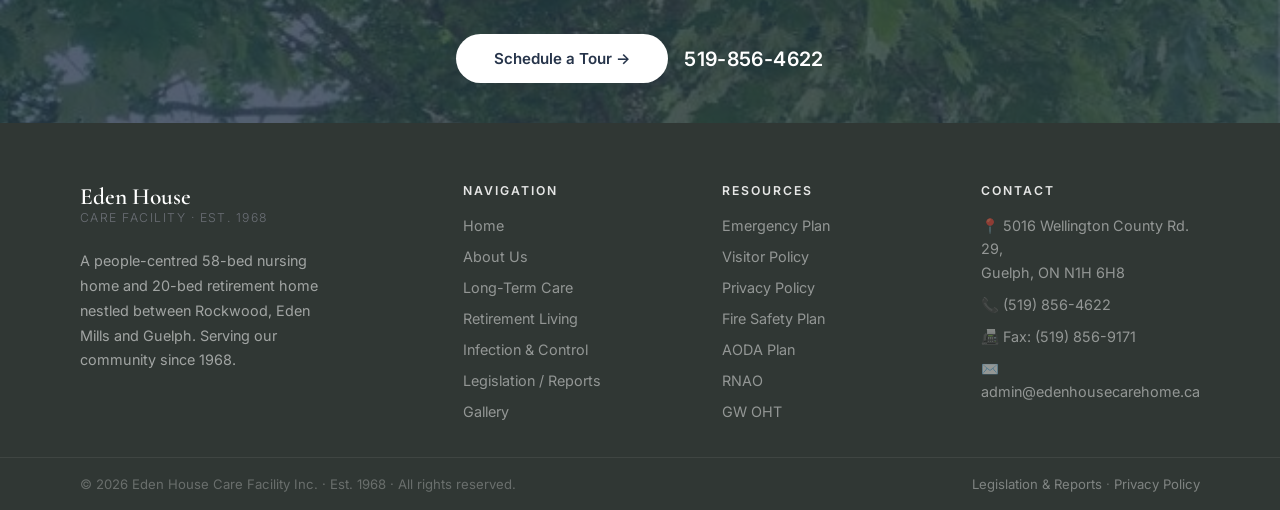
==== commit 4dcdcee8: "Homepage redesign per creative brief: photographic hero, LTC/RH choice cards, Life at Eden House, Wh" ====
--- a/index.html
+++ b/index.html
@@ -8,26 +8,26 @@
 <link rel="stylesheet" href="style.css">
 <style>
 /* ── HERO ── */
-.hero { min-height: 100vh; display: grid; grid-template-columns: 1fr 1fr; padding-top: 72px; }
-.hero-left { display: flex; flex-direction: column; justify-content: center; padding: 80px 64px 80px 80px; }
-.hero-tagline { font-family: 'Cormorant Garamond', serif; font-size: 1.4rem; font-style: italic; color: var(--gold); margin-bottom: 24px; }
-.hero-desc { font-size: 0.95rem; line-height: 1.78; color: var(--text-muted); max-width: 460px; margin-bottom: 40px; }
-.hero-btns { display: flex; gap: 14px; flex-wrap: wrap; margin-bottom: 44px; }
-.hero-right { display: grid; grid-template-rows: 1fr 1fr; }
-.hero-img-main { background: url('assets/site/hero-tulips-exterior.jpg') center/cover no-repeat; }
-.hero-img-row { display: grid; grid-template-columns: 1fr 1fr; }
-.hero-img-a { background: url('assets/site/exterior-parking-view.jpg') center/cover no-repeat; }
-.hero-img-b { background: url('assets/site/fountain-garden.jpg') center/cover no-repeat; display: flex; align-items: flex-end; justify-content: center; padding: 20px; text-align: center; position: relative; }
-.hero-img-b::before { content: ''; position: absolute; inset: 0; background: linear-gradient(to top, rgba(0,0,0,0.55), rgba(0,0,0,0) 60%); }
-.hero-badge { position: relative; z-index: 1; }
-.hero-badge-icon, .hero-badge-text, .hero-badge-sub { color: #fff; }
-.hero-badge { display: flex; flex-direction: column; align-items: center; gap: 8px; }
-.hero-badge-icon { font-size: 2.2rem; }
-.hero-badge-text { font-family: 'Cormorant Garamond', serif; font-size: 1.15rem; color: var(--forest); font-weight: 600; }
-.hero-badge-sub { font-size: 0.7rem; color: var(--text-muted); letter-spacing: 0.06em; }
+.hero-full { position: relative; min-height: 82vh; margin-top: 72px; display: flex; align-items: center; background: url('assets/site/grounds-picnic.jpg') center 55%/cover no-repeat; overflow: hidden; }
+.hero-full::before { content: ''; position: absolute; inset: 0; background: linear-gradient(100deg, rgba(38,52,74,0.85) 0%, rgba(38,52,74,0.6) 40%, rgba(38,52,74,0.18) 78%); }
+.hero-full-content { position: relative; z-index: 1; max-width: 640px; padding: 60px 64px; color: #fff; }
+.hero-full-eyebrow { color: rgba(255,255,255,0.85); font-size: 0.72rem; letter-spacing: 0.14em; text-transform: uppercase; font-weight: 600; margin-bottom: 18px; }
+.hero-full-title { font-family: 'Cormorant Garamond', serif; font-weight: 300; font-size: clamp(2.6rem,4.6vw,4.6rem); line-height: 1.08; margin-bottom: 20px; }
+.hero-full-sub { font-size: 1.08rem; line-height: 1.7; color: rgba(255,255,255,0.92); margin-bottom: 36px; max-width: 480px; }
+.hero-full-btns { display: flex; gap: 14px; flex-wrap: wrap; margin-bottom: 34px; }
+.hero-full-stats { font-size: 0.85rem; letter-spacing: 0.03em; color: rgba(255,255,255,0.85); font-weight: 500; }
+.stats-band { display: flex; flex-wrap: wrap; align-items: center; justify-content: center; gap: 48px; padding: 40px 64px; background: var(--warm-white); border-bottom: 1px solid var(--stone); }
+.stats-row { display: flex; flex-wrap: wrap; gap: 40px; }
+.stat-item { display: flex; flex-direction: column; }
+.stat-num { font-family: 'Cormorant Garamond', serif; font-size: 2.1rem; font-weight: 600; color: var(--forest); line-height: 1; }
+.stat-label { font-size: 0.68rem; letter-spacing: 0.08em; text-transform: uppercase; color: var(--text-muted); margin-top: 6px; }
 .reviews-bar { display: flex; align-items: center; gap: 12px; background: var(--sage-pale); border: 1px solid var(--sage-light); border-radius: 40px; padding: 10px 20px; max-width: fit-content; }
 .reviews-bar .stars { color: var(--gold); font-size: 0.85rem; letter-spacing: 2px; }
 .reviews-bar p { font-size: 0.75rem; color: var(--text-muted); }
+.stats-badge { display: flex; align-items: center; gap: 10px; }
+.stats-badge-icon { font-size: 1.7rem; }
+.stats-badge-text { font-family: 'Cormorant Garamond', serif; font-size: 1rem; color: var(--forest); font-weight: 600; line-height: 1.2; }
+.stats-badge-sub { font-size: 0.66rem; color: var(--text-muted); letter-spacing: 0.04em; }
 
 /* ── ABOUT STRIP ── */
 .about-strip { background: var(--warm-white); display: grid; grid-template-columns: 1fr 1fr; gap: 80px; align-items: center; }
@@ -77,9 +77,39 @@
 .act-card { border-radius: 16px; overflow: hidden; height: 300px; position: relative; }
 .act-bg { width: 100%; height: 100%; background-size: cover; background-position: center; transition: transform 0.5s; }
 .act-card:hover .act-bg { transform: scale(1.05); }
-.act-overlay { position: absolute; inset: 0; background: linear-gradient(180deg,transparent 35%,rgba(29,44,30,.82) 100%); display: flex; flex-direction: column; justify-content: flex-end; padding: 26px; color: #fff; }
+.act-overlay { position: absolute; inset: 0; background: linear-gradient(180deg,transparent 35%,rgba(38,52,74,.82) 100%); display: flex; flex-direction: column; justify-content: flex-end; padding: 26px; color: #fff; }
 .act-tag { font-size: 0.62rem; letter-spacing: 0.14em; text-transform: uppercase; background: var(--gold); color: var(--forest); padding: 3px 10px; border-radius: 4px; font-weight: 700; width: fit-content; margin-bottom: 8px; }
 .act-name { font-family: 'Cormorant Garamond', serif; font-size: 1.45rem; line-height: 1.2; }
+
+/* ── CHOICE CARDS (LTC / Retirement Living) ── */
+.choice-grid { display: grid; grid-template-columns: 1fr 1fr; gap: 28px; margin-top: 48px; }
+.choice-card { position: relative; border-radius: 20px; overflow: hidden; min-height: 460px; display: flex; align-items: flex-end; text-decoration: none; }
+.choice-card-bg { position: absolute; inset: 0; background-size: cover; background-position: center; transition: transform 0.5s; }
+.choice-card:hover .choice-card-bg { transform: scale(1.06); }
+.choice-card::before { content: ''; position: absolute; inset: 0; background: linear-gradient(180deg, rgba(38,52,74,0.15) 0%, rgba(38,52,74,0.92) 100%); z-index: 1; }
+.choice-card-content { position: relative; z-index: 2; padding: 40px; color: #fff; }
+.choice-card-icon { font-size: 2.2rem; margin-bottom: 10px; }
+.choice-card-title { font-family: 'Cormorant Garamond', serif; font-size: 2rem; font-weight: 500; margin-bottom: 12px; }
+.choice-card-desc { font-size: 0.95rem; color: rgba(255,255,255,0.88); line-height: 1.6; margin-bottom: 18px; max-width: 420px; }
+.choice-card-topics { display: flex; flex-wrap: wrap; gap: 8px; margin-bottom: 22px; }
+.choice-card-topics span { font-size: 0.68rem; letter-spacing: 0.03em; background: rgba(255,255,255,0.14); border: 1px solid rgba(255,255,255,0.28); padding: 5px 12px; border-radius: 30px; color: #fff; }
+.choice-card-cta { font-size: 0.82rem; font-weight: 600; color: #fff; display: inline-flex; align-items: center; gap: 8px; }
+
+/* ── WHY EDEN HOUSE ── */
+.why-grid { display: grid; grid-template-columns: repeat(4,1fr); gap: 28px; margin-top: 48px; }
+.why-card { text-align: center; padding: 8px 12px; }
+.why-icon { font-size: 2.3rem; margin-bottom: 16px; }
+.why-title { font-family: 'Cormorant Garamond', serif; font-size: 1.25rem; color: var(--forest); font-weight: 600; margin-bottom: 10px; }
+.why-desc { font-size: 0.86rem; color: var(--text-muted); line-height: 1.65; }
+
+/* ── FINAL CTA ── */
+.final-cta { position: relative; min-height: 420px; display: flex; align-items: center; justify-content: center; text-align: center; background: url('assets/site/walkway-bench-single.jpg') center 30%/cover no-repeat; }
+.final-cta::before { content: ''; position: absolute; inset: 0; background: rgba(38,52,74,0.78); }
+.final-cta-content { position: relative; z-index: 1; max-width: 560px; padding: 24px; color: #fff; }
+.final-cta-content .section-title { color: #fff; }
+.final-cta-content p { font-size: 1.02rem; color: rgba(255,255,255,0.88); line-height: 1.7; margin: 18px 0 32px; }
+.final-cta-btns { display: flex; gap: 16px; justify-content: center; flex-wrap: wrap; align-items: center; }
+.final-cta-phone { color: #fff; font-size: 1.1rem; font-weight: 600; text-decoration: none; letter-spacing: 0.02em; }
 
 /* ── RNAO ── */
 .rnao-strip { background: var(--stone); display: flex; align-items: center; gap: 60px; flex-wrap: wrap; }
@@ -95,10 +125,10 @@
 
 /* ── RESPONSIVE ── */
 @media (max-width: 1024px) {
-  .hero { grid-template-columns: 1fr; min-height: auto; }
-  .hero-left { padding: 60px 40px; }
-  .hero-right { height: 400px; }
-  .hero-img-row { display: none; }
+  .hero-full { min-height: 68vh; }
+  .hero-full-content { padding: 40px 32px; }
+  .choice-grid { grid-template-columns: 1fr; }
+  .why-grid { grid-template-columns: 1fr 1fr; }
   .about-strip { grid-template-columns: 1fr; }
   .mv-grid { grid-template-columns: 1fr; }
   .svc-grid { grid-template-columns: 1fr; }
@@ -106,11 +136,13 @@
 @media (max-width: 768px) {
   .act-grid { grid-template-columns: 1fr 1fr; }
   .values-chips { grid-template-columns: 1fr; }
+  .stats-band { gap: 28px; padding: 32px 24px; }
 }
 @media (max-width: 560px) {
-  .hero-left { padding: 48px 18px; }
+  .hero-full-content { padding: 32px 20px; }
   .act-grid { grid-template-columns: 1fr; }
-  .hero-stats { gap: 24px; }
+  .stats-row { gap: 24px; }
+  .why-grid { grid-template-columns: 1fr; }
 }
 </style>
   <!-- Netlify Identity widget: required here so invite/password-reset links
@@ -135,11 +167,11 @@
     <li><a href="index.html" class="active">Home</a></li>
     <li><a href="about.html">About</a></li>
     <li><a href="long-term-care.html">Long-Term Care</a></li>
-    <li><a href="retirement-home.html">Retirement Home</a></li>
+    <li><a href="retirement-home.html">Retirement Living</a></li>
     <li><a href="infection-control.html">Infection &amp; Control</a></li>
     <li><a href="legislation.html">Legislation</a></li>
     <li><a href="gallery.html">Gallery</a></li>
-    <li><a href="contact.html" class="btn-contact">Contact</a></li>
+    <li><a href="contact.html" class="btn-contact">Book a Tour</a></li>
   </ul>
   <button class="hamburger" id="hamburger" onclick="toggleMenu()" aria-label="Open menu"><span></span><span></span><span></span></button>
 </nav>
@@ -147,7 +179,7 @@
   <a href="index.html" onclick="toggleMenu()">Home</a>
   <a href="about.html" onclick="toggleMenu()">About Us</a>
   <a href="long-term-care.html" onclick="toggleMenu()">Long-Term Care</a>
-  <a href="retirement-home.html" onclick="toggleMenu()">Retirement Home</a>
+  <a href="retirement-home.html" onclick="toggleMenu()">Retirement Living</a>
   <a href="infection-control.html" onclick="toggleMenu()">Infection &amp; Control</a>
   <a href="legislation.html" onclick="toggleMenu()">Legislation / Reports</a>
   <a href="gallery.html" onclick="toggleMenu()">Gallery</a>
@@ -155,38 +187,124 @@
 </div>
 
 <!-- HERO -->
-<section class="hero" id="home">
-  <div class="hero-left">
-    <p class="section-eyebrow">Nestled between Rockwood, Eden Mills &amp; Guelph</p>
-    <h1 style="font-family:'Cormorant Garamond',serif;font-size:clamp(3rem,5vw,5.5rem);font-weight:300;line-height:1.05;color:var(--forest);margin-bottom:10px;">Eden House<br><em style="font-style:italic;color:var(--sage);">Care Facility</em></h1>
-    <p class="hero-tagline">"A Nice Place to Live"</p>
-    <p class="hero-desc">A community-oriented 58-bed nursing home and 20-bed retirement home. A pillar in the community for over 55 years, excelling in resident-centred care. Licensed by the Ministry of Long-Term Care and Retirement Homes Regulatory Authority.</p>
-    <div class="hero-btns">
-      <a href="contact.html" class="btn-primary">Book a Tour</a>
-      <a href="about.html" class="btn-outline">Our Story</a>
-    </div>
-    <div class="stats-row">
-      <div class="stat-item"><span class="stat-num">55+</span><span class="stat-label">Years of Service</span></div>
-      <div class="stat-item"><span class="stat-num">58</span><span class="stat-label">LTC Beds</span></div>
-      <div class="stat-item"><span class="stat-num">20</span><span class="stat-label">Retirement Suites</span></div>
-      <div class="stat-item"><span class="stat-num">24/7</span><span class="stat-label">Nursing Care</span></div>
-    </div>
-    <div class="reviews-bar">
-      <span class="stars">★★★★★</span>
-      <p>"Scenic and homely location" · "Professional, caring staff" · Google Reviews</p>
-    </div>
-  </div>
-  <div class="hero-right">
-    <div class="hero-img-main"></div>
-    <div class="hero-img-row">
-      <div class="hero-img-a"></div>
-      <div class="hero-img-b">
-        <div class="hero-badge">
-          <div class="hero-badge-icon">🏅</div>
-          <div class="hero-badge-text">RNAO Partner</div>
-          <div class="hero-badge-sub">Best Practice Organization</div>
+<section class="hero-full" id="home">
+  <div class="hero-full-content">
+    <p class="hero-full-eyebrow">Nestled between Rockwood, Eden Mills &amp; Guelph</p>
+    <h1 class="hero-full-title">A Nice Place<br>to Live.</h1>
+    <p class="hero-full-sub">Compassionate care. Meaningful connections. A community to call home.</p>
+    <div class="hero-full-btns">
+      <a href="long-term-care.html" class="btn-primary">Explore Long-Term Care</a>
+      <a href="retirement-home.html" class="btn-white">Explore Retirement Living</a>
+    </div>
+    <p class="hero-full-stats">58 LTC Beds &nbsp;·&nbsp; 20 Retirement Home Suites &nbsp;·&nbsp; Community Since 1968</p>
+  </div>
+</section>
+
+<!-- STATS BAND -->
+<section class="stats-band">
+  <div class="stats-row">
+    <div class="stat-item"><span class="stat-num">55+</span><span class="stat-label">Years of Service</span></div>
+    <div class="stat-item"><span class="stat-num">58</span><span class="stat-label">LTC Beds</span></div>
+    <div class="stat-item"><span class="stat-num">20</span><span class="stat-label">Retirement Suites</span></div>
+    <div class="stat-item"><span class="stat-num">24/7</span><span class="stat-label">Nursing Care</span></div>
+  </div>
+  <div class="reviews-bar">
+    <span class="stars">★★★★★</span>
+    <p>"Scenic and homely location" · "Professional, caring staff" · Google Reviews</p>
+  </div>
+  <div class="stats-badge">
+    <div class="stats-badge-icon">🏅</div>
+    <div>
+      <div class="stats-badge-text">RNAO Partner</div>
+      <div class="stats-badge-sub">Best Practice Organization</div>
+    </div>
+  </div>
+</section>
+
+<!-- CHOICE CARDS: LTC / RETIREMENT LIVING -->
+<section class="section" style="background:var(--warm-white)">
+  <div class="reveal" style="text-align:center;max-width:600px;margin:0 auto 0">
+    <p class="section-eyebrow">Two Ways to Call Eden House Home</p>
+    <h2 class="section-title">Find the Right <em>Fit</em></h2>
+    <p class="section-lead" style="margin:0 auto;">Whether your loved one needs dedicated nursing care or a supportive, independent lifestyle, Eden House has a place for them.</p>
+  </div>
+  <div class="choice-grid">
+    <a class="choice-card reveal" href="long-term-care.html" style="transition-delay:0.05s">
+      <div class="choice-card-bg" style="background-image:url('assets/site/dining-room.jpg')"></div>
+      <div class="choice-card-content">
+        <div class="choice-card-icon">🌿</div>
+        <div class="choice-card-title">Long-Term Care</div>
+        <p class="choice-card-desc">Personalized nursing care in a warm, home-like environment — 24 hours a day, every day.</p>
+        <div class="choice-card-topics">
+          <span>Care &amp; Services</span><span>Accommodations</span><span>Daily Life</span><span>Recreation</span><span>Admissions</span>
         </div>
+        <span class="choice-card-cta">Explore Long-Term Care →</span>
       </div>
+    </a>
+    <a class="choice-card reveal" href="retirement-home.html" style="transition-delay:0.15s">
+      <div class="choice-card-bg" style="background-image:url('assets/site/living-room-lounge.jpg')"></div>
+      <div class="choice-card-content">
+        <div class="choice-card-icon">🏡</div>
+        <div class="choice-card-title">Retirement Living</div>
+        <p class="choice-card-desc">A comfortable community where you can continue living life your way, with support close at hand.</p>
+        <div class="choice-card-topics">
+          <span>Suites</span><span>Dining</span><span>Activities</span><span>Community Life</span><span>Costs &amp; Availability</span>
+        </div>
+        <span class="choice-card-cta">Explore Retirement Living →</span>
+      </div>
+    </a>
+  </div>
+</section>
+
+<!-- LIFE AT EDEN HOUSE -->
+<section class="section" style="background:var(--sage-pale)">
+  <div class="reveal" style="text-align:center">
+    <p class="section-eyebrow">Life at Eden House</p>
+    <h2 class="section-title">Every Resident Has <em>a Story</em></h2>
+    <p class="section-lead" style="max-width:560px;margin:0 auto;">Don't just picture the building — picture the days. Connection, laughter, participation and feeling at home, every single day.</p>
+  </div>
+  <div class="act-grid">
+    <div class="act-card reveal" style="transition-delay:0.05s">
+      <div class="act-bg" style="background-image:url('assets/site/resident-craft-sanding.jpg')"></div>
+      <div class="act-overlay"><span class="act-tag">Recreation</span><span class="act-name">Life &amp; Recreation</span></div>
+    </div>
+    <div class="act-card reveal" style="transition-delay:0.1s">
+      <div class="act-bg" style="background-image:url('assets/site/dining-room.jpg')"></div>
+      <div class="act-overlay"><span class="act-tag">Dining</span><span class="act-name">Dining Together</span></div>
+    </div>
+    <div class="act-card reveal" style="transition-delay:0.15s">
+      <div class="act-bg" style="background-image:url('assets/site/grounds-deer.jpg')"></div>
+      <div class="act-overlay"><span class="act-tag">Community</span><span class="act-name">Our Community</span></div>
+    </div>
+  </div>
+</section>
+
+<!-- WHY EDEN HOUSE -->
+<section class="section" style="background:var(--warm-white)">
+  <div class="reveal" style="text-align:center;max-width:600px;margin:0 auto 0">
+    <p class="section-eyebrow">More Than Care</p>
+    <h2 class="section-title">A <em>Community</em></h2>
+  </div>
+  <div class="why-grid">
+    <div class="why-card reveal" style="transition-delay:0.05s">
+      <div class="why-icon">❤️</div>
+      <div class="why-title">Person-Centred Care</div>
+      <div class="why-desc">Individualized care that respects each resident's needs, preferences and independence.</div>
+    </div>
+    <div class="why-card reveal" style="transition-delay:0.1s">
+      <div class="why-icon">🌳</div>
+      <div class="why-title">A Peaceful Setting</div>
+      <div class="why-desc">A welcoming rural environment surrounded by nature, gardens and open sky.</div>
+    </div>
+    <div class="why-card reveal" style="transition-delay:0.15s">
+      <div class="why-icon">🤝</div>
+      <div class="why-title">A Connected Community</div>
+      <div class="why-desc">Residents, families, staff and volunteers coming together every day.</div>
+    </div>
+    <div class="why-card reveal" style="transition-delay:0.2s">
+      <div class="why-icon">🎵</div>
+      <div class="why-title">A Life Full of Moments</div>
+      <div class="why-desc">Recreation, social programs, celebrations and opportunities to participate.</div>
     </div>
   </div>
 </section>
@@ -196,7 +314,7 @@
   <div class="about-img-grid reveal">
     <div class="about-img"><img src="assets/site/mission-slide.jpg" alt="Eden House Mission" loading="lazy"></div>
     <div class="about-img"><img src="assets/site/values-slide.jpg" alt="Eden House Values" loading="lazy"></div>
-    <div class="about-img"><img src="assets/site/grounds-deer-picnic.jpg" alt="Eden House grounds" loading="lazy"></div>
+    <div class="about-img"><img src="assets/site/grounds-deer.jpg" alt="Eden House grounds" loading="lazy"></div>
   </div>
   <div class="reveal" style="transition-delay:0.15s">
     <p class="section-eyebrow">Who We Are</p>
@@ -346,21 +464,21 @@
 <!-- ACTIVITIES -->
 <section class="section" style="background:var(--warm-white)">
   <div class="reveal" style="text-align:center">
-    <p class="section-eyebrow">Life at Eden House</p>
+    <p class="section-eyebrow">Daily Programming</p>
     <h2 class="section-title">Vibrant Daily <em>Activities</em></h2>
     <p class="section-lead" style="max-width:540px;margin:0 auto;">Our dedicated recreation team creates meaningful daily programming designed to nurture body, mind and spirit for every resident.</p>
   </div>
   <div class="act-grid">
     <div class="act-card reveal" style="transition-delay:0.05s">
-      <div class="act-bg" style="background-image:url('https://edenhousecarehome.ca/wp-content/uploads/2021/05/DSC02683.jpg')"></div>
+      <div class="act-bg" style="background-image:url('assets/site/fountain-garden.jpg')"></div>
       <div class="act-overlay"><span class="act-tag">Outdoor</span><span class="act-name">Gardening &amp; Nature</span></div>
     </div>
     <div class="act-card reveal" style="transition-delay:0.1s">
-      <div class="act-bg" style="background-image:url('https://edenhousecarehome.ca/wp-content/uploads/2021/05/DSC00215-768x621.jpeg')"></div>
+      <div class="act-bg" style="background-image:url('assets/site/resident-craft-sanding.jpg')"></div>
       <div class="act-overlay"><span class="act-tag">Crafts</span><span class="act-name">Creative Arts &amp; Crafts</span></div>
     </div>
     <div class="act-card reveal" style="transition-delay:0.15s">
-      <div class="act-bg" style="background-image:url('https://edenhousecarehome.ca/wp-content/uploads/2021/05/DSC00249.jpg')"></div>
+      <div class="act-bg" style="background-image:url('assets/site/dining-room.jpg')"></div>
       <div class="act-overlay"><span class="act-tag">Social</span><span class="act-name">Dining &amp; Community</span></div>
     </div>
   </div>
@@ -389,6 +507,19 @@
   <a href="contact.html" class="btn-white">Get In Touch</a>
 </section>
 
+<!-- FINAL CTA -->
+<section class="final-cta">
+  <div class="final-cta-content reveal">
+    <p class="section-eyebrow" style="color:rgba(255,255,255,0.75);">Come See for Yourself</p>
+    <h2 class="section-title">Come see Eden House<br><em>for yourself.</em></h2>
+    <p>We'd love to welcome you, show you around and introduce you to our community.</p>
+    <div class="final-cta-btns">
+      <a href="contact.html" class="btn-white">Schedule a Tour →</a>
+      <a href="tel:519-856-4622" class="final-cta-phone">519-856-4622</a>
+    </div>
+  </div>
+</section>
+
 <footer>
   <div class="footer-brand">
     <a class="nav-logo" href="index.html">Eden House <span>Care Facility · Est. 1968</span></a>
@@ -400,7 +531,7 @@
       <li><a href="index.html">Home</a></li>
       <li><a href="about.html">About Us</a></li>
       <li><a href="long-term-care.html">Long-Term Care</a></li>
-      <li><a href="retirement-home.html">Retirement Home</a></li>
+      <li><a href="retirement-home.html">Retirement Living</a></li>
       <li><a href="infection-control.html">Infection &amp; Control</a></li>
       <li><a href="legislation.html">Legislation / Reports</a></li>
       <li><a href="gallery.html">Gallery</a></li>
--- a/style.css
+++ b/style.css
@@ -9,16 +9,17 @@
   --sage-light:  #D99B84;
   --sage-pale:   #FBF0EA;
   --forest:      #26344A;
-  --warm-white:  #FAFAF7;
+  --sand:        #D7C49F;
+  --warm-white:  #F7F4EC;
   --stone:       #E8E4DC;
-  --text:        #1C2B1E;
+  --text:        #303734;
   --text-muted:  #6B6F76;
   --gold:        #C4A96B;
   --gold-light:  #E8D5A3;
 }
 
 *, *::before, *::after { box-sizing: border-box; margin: 0; padding: 0; }
-html { scroll-behavior: smooth; }
+html { scroll-behavior: smooth; font-size: 112.5%; } /* 18px root — larger, easier-to-read type for an older-adult audience */
 body { font-family: 'Inter', sans-serif; background: var(--warm-white); color: var(--text); overflow-x: hidden; }
 img { max-width: 100%; display: block; }
 a { color: inherit; }
@@ -27,7 +28,7 @@
 nav {
   position: fixed; top: 0; left: 0; right: 0; z-index: 1000;
   display: flex; align-items: center; justify-content: space-between;
-  padding: 0 48px; height: 72px;
+  padding: 0 32px; height: 72px;
   background: rgba(250,250,247,0.96); backdrop-filter: blur(16px);
   border-bottom: 1px solid var(--stone); transition: box-shadow 0.3s;
 }
@@ -39,10 +40,10 @@
 }
 .nav-logo span { display: block; font-size: 0.68rem; font-family: 'Inter', sans-serif; font-weight: 300; color: var(--text-muted); letter-spacing: 0.12em; text-transform: uppercase; }
 
-.nav-links { display: flex; align-items: center; gap: 24px; list-style: none; }
-.nav-links a { font-size: 0.76rem; font-weight: 500; letter-spacing: 0.07em; text-transform: uppercase; color: var(--text-muted); text-decoration: none; transition: color 0.2s; padding: 4px 0; border-bottom: 2px solid transparent; }
+.nav-links { display: flex; align-items: center; gap: 20px; list-style: none; }
+.nav-links a { font-size: 0.66rem; font-weight: 500; letter-spacing: 0.06em; text-transform: uppercase; color: var(--text-muted); text-decoration: none; transition: color 0.2s; padding: 4px 0; border-bottom: 2px solid transparent; white-space: nowrap; }
 .nav-links a:hover, .nav-links a.active { color: var(--forest); border-bottom-color: var(--sage); }
-.nav-links .btn-contact { background: var(--forest); color: #fff !important; padding: 9px 20px; border-radius: 40px; font-size: 0.74rem; border-bottom: none !important; }
+.nav-links .btn-contact { background: var(--forest); color: #fff !important; padding: 9px 18px; border-radius: 40px; font-size: 0.64rem; border-bottom: none !important; white-space: nowrap; }
 .nav-links .btn-contact:hover { background: var(--sage); }
 
 .hamburger { display: none; flex-direction: column; gap: 5px; cursor: pointer; background: none; border: none; padding: 4px; }
@@ -85,7 +86,7 @@
 .section-eyebrow { font-size: 0.68rem; font-weight: 500; letter-spacing: 0.22em; text-transform: uppercase; color: var(--sage); margin-bottom: 14px; }
 .section-title { font-family: 'Cormorant Garamond', serif; font-size: clamp(2rem, 3.2vw, 3rem); font-weight: 300; color: var(--forest); line-height: 1.15; margin-bottom: 22px; }
 .section-title em { font-style: italic; }
-.section-lead { font-size: 0.93rem; line-height: 1.78; color: var(--text-muted); max-width: 620px; }
+.section-lead { font-size: 1.05rem; line-height: 1.8; color: var(--text-muted); max-width: 620px; }
 
 /* ── BUTTONS ── */
 .btn-primary { background: var(--forest); color: #fff; padding: 13px 30px; border-radius: 40px; font-size: 0.8rem; font-weight: 500; letter-spacing: 0.05em; text-decoration: none; display: inline-block; transition: background 0.25s, transform 0.2s; }
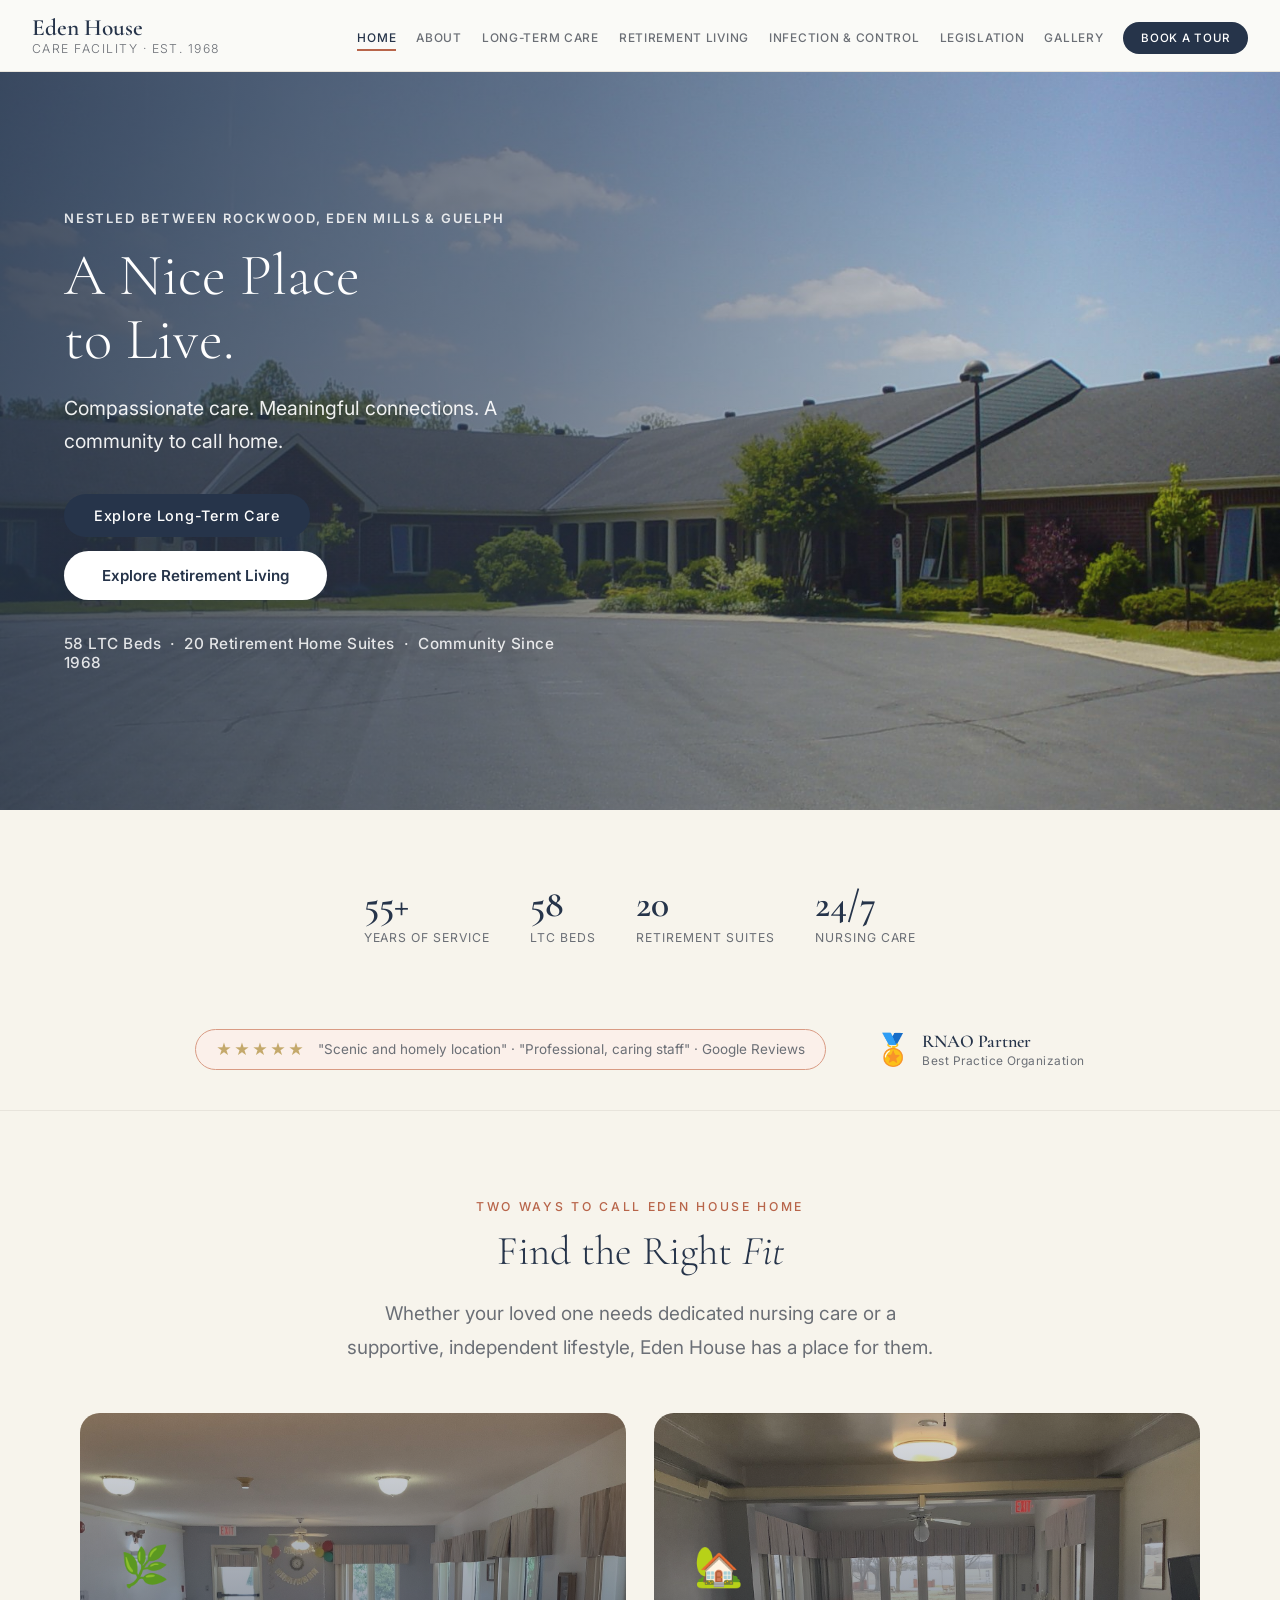
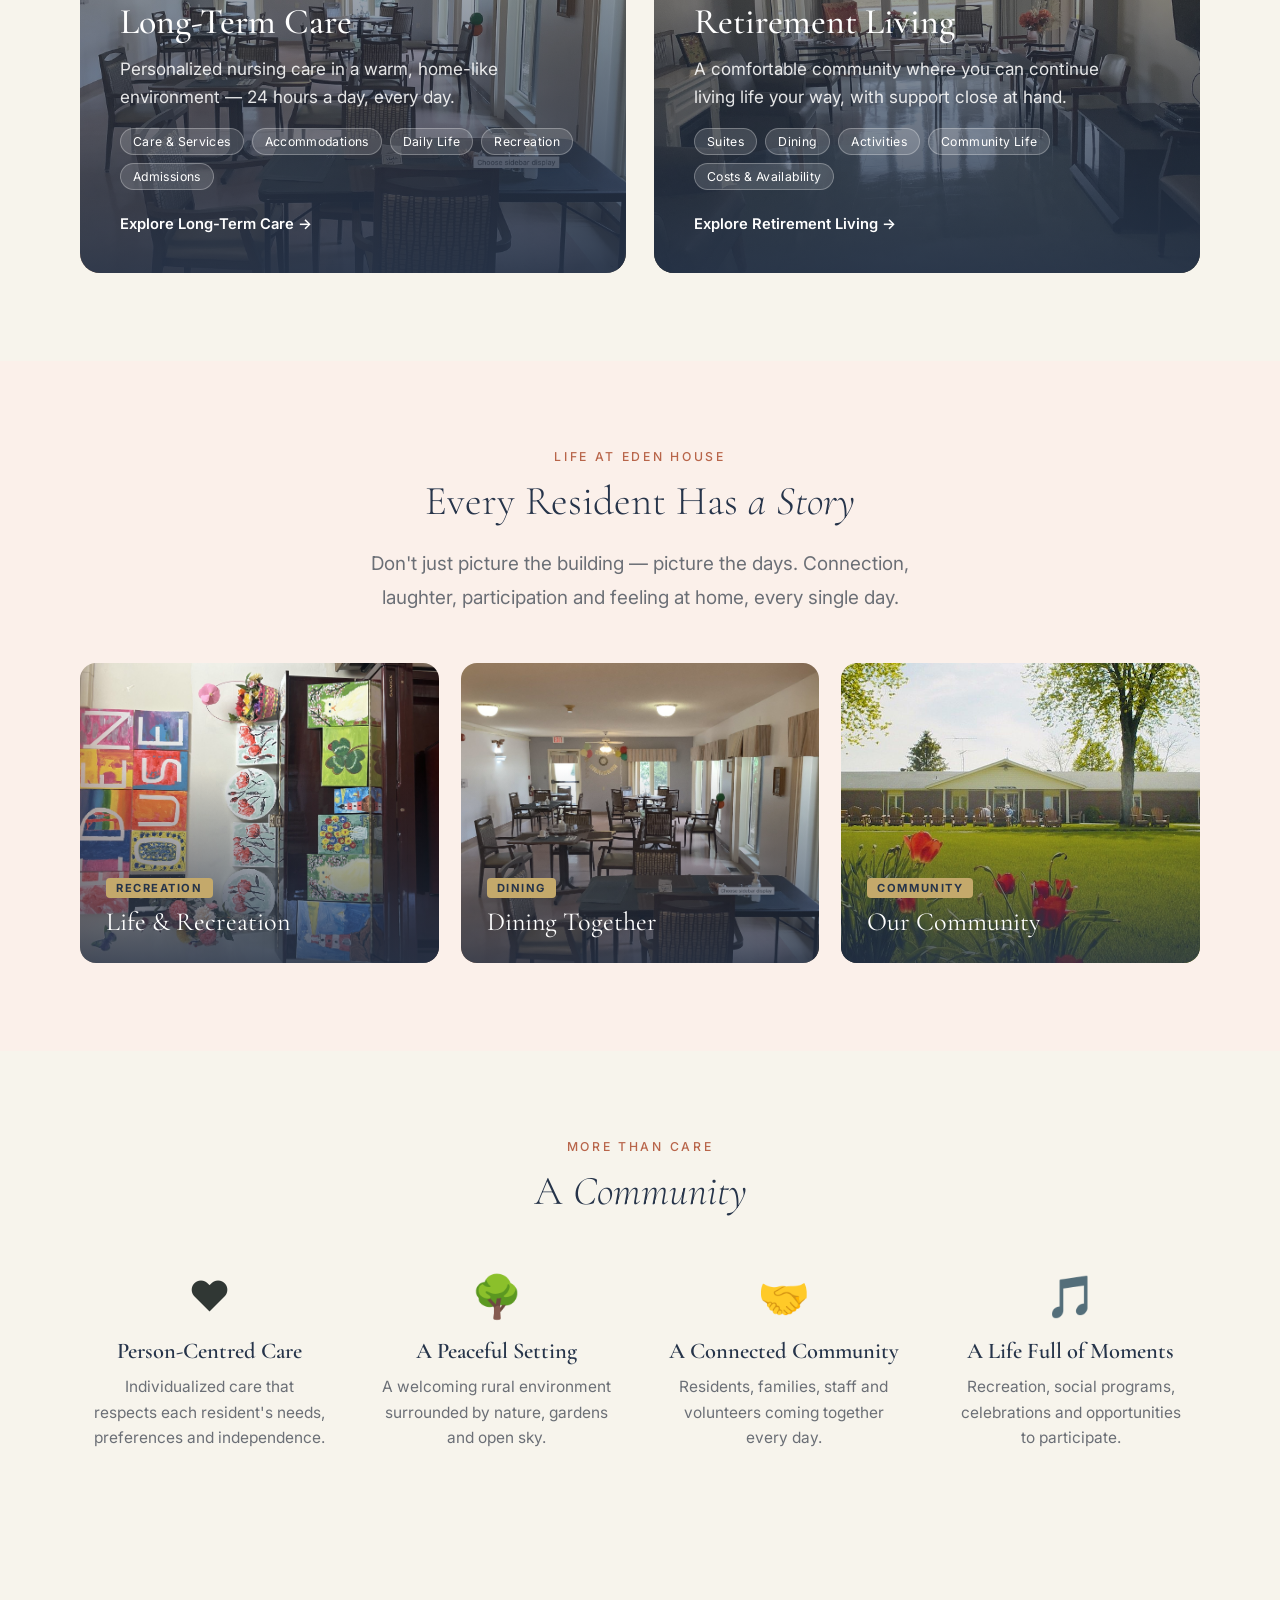
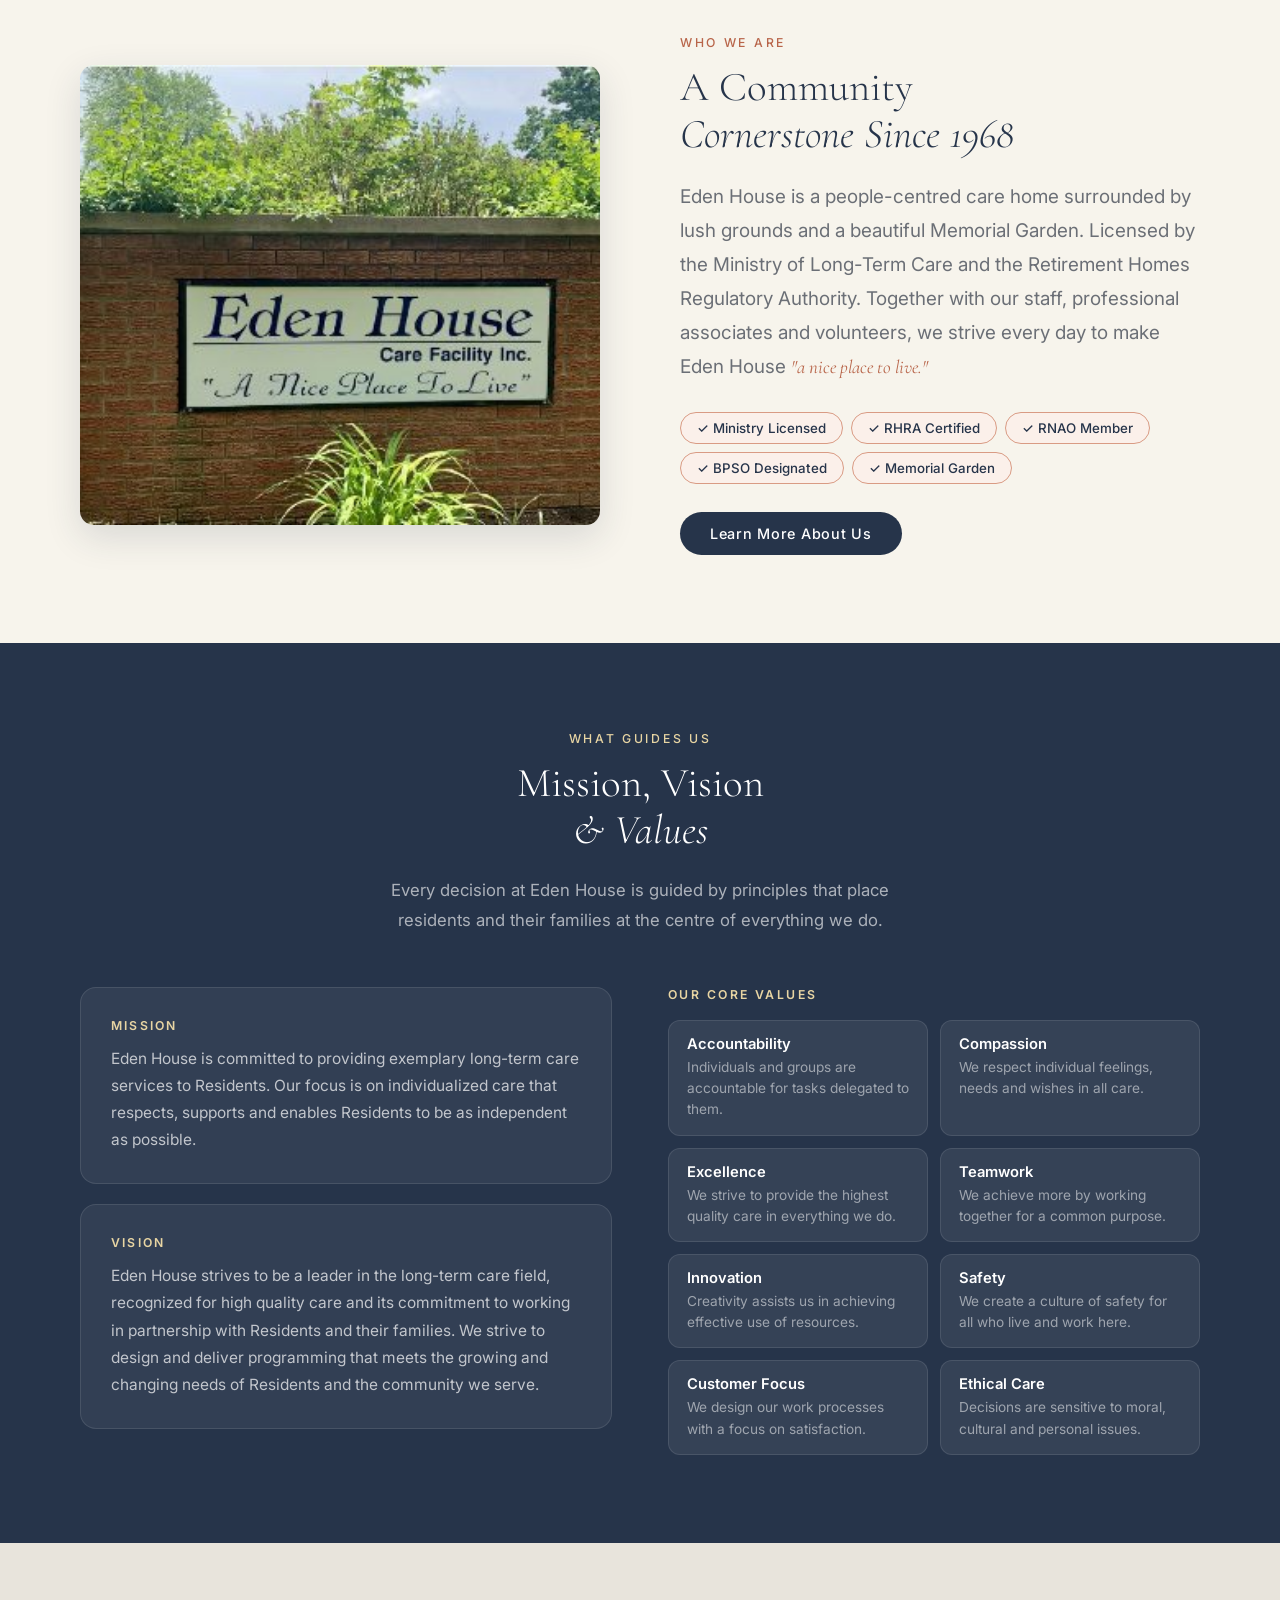
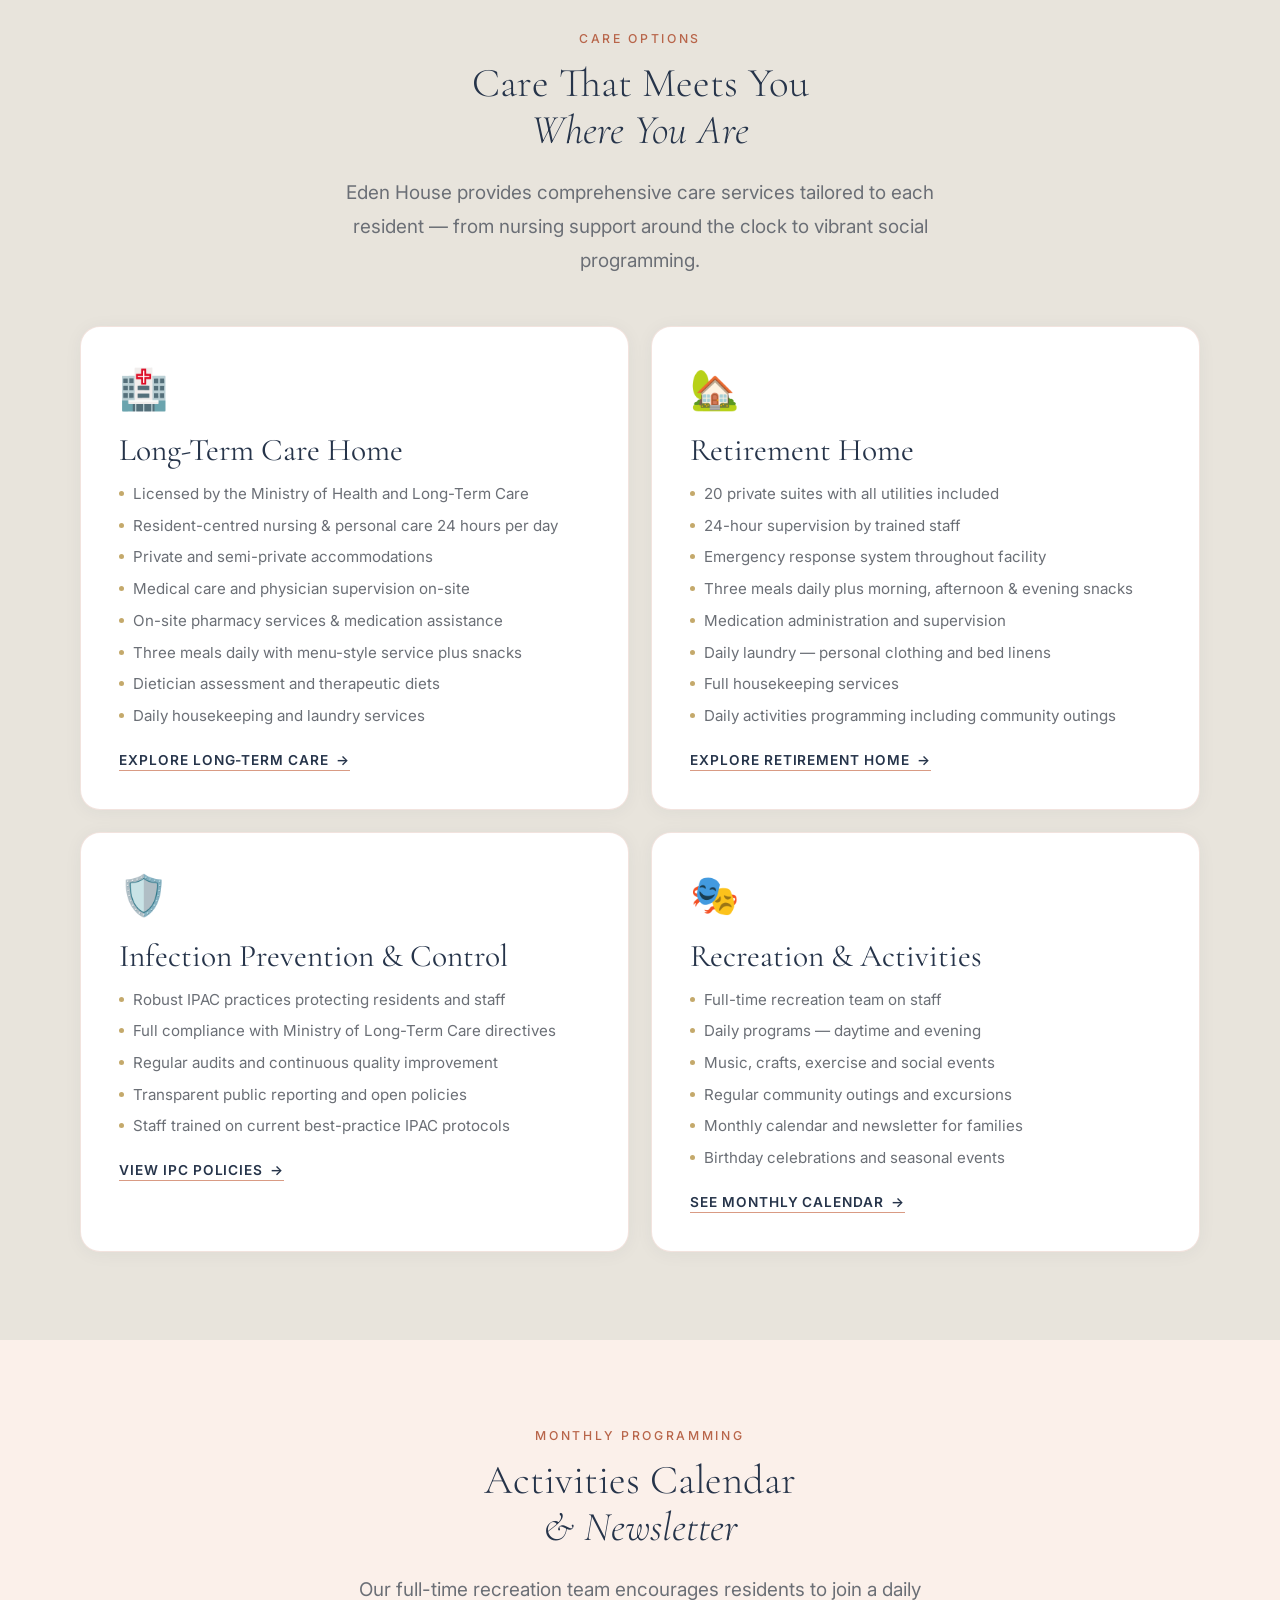
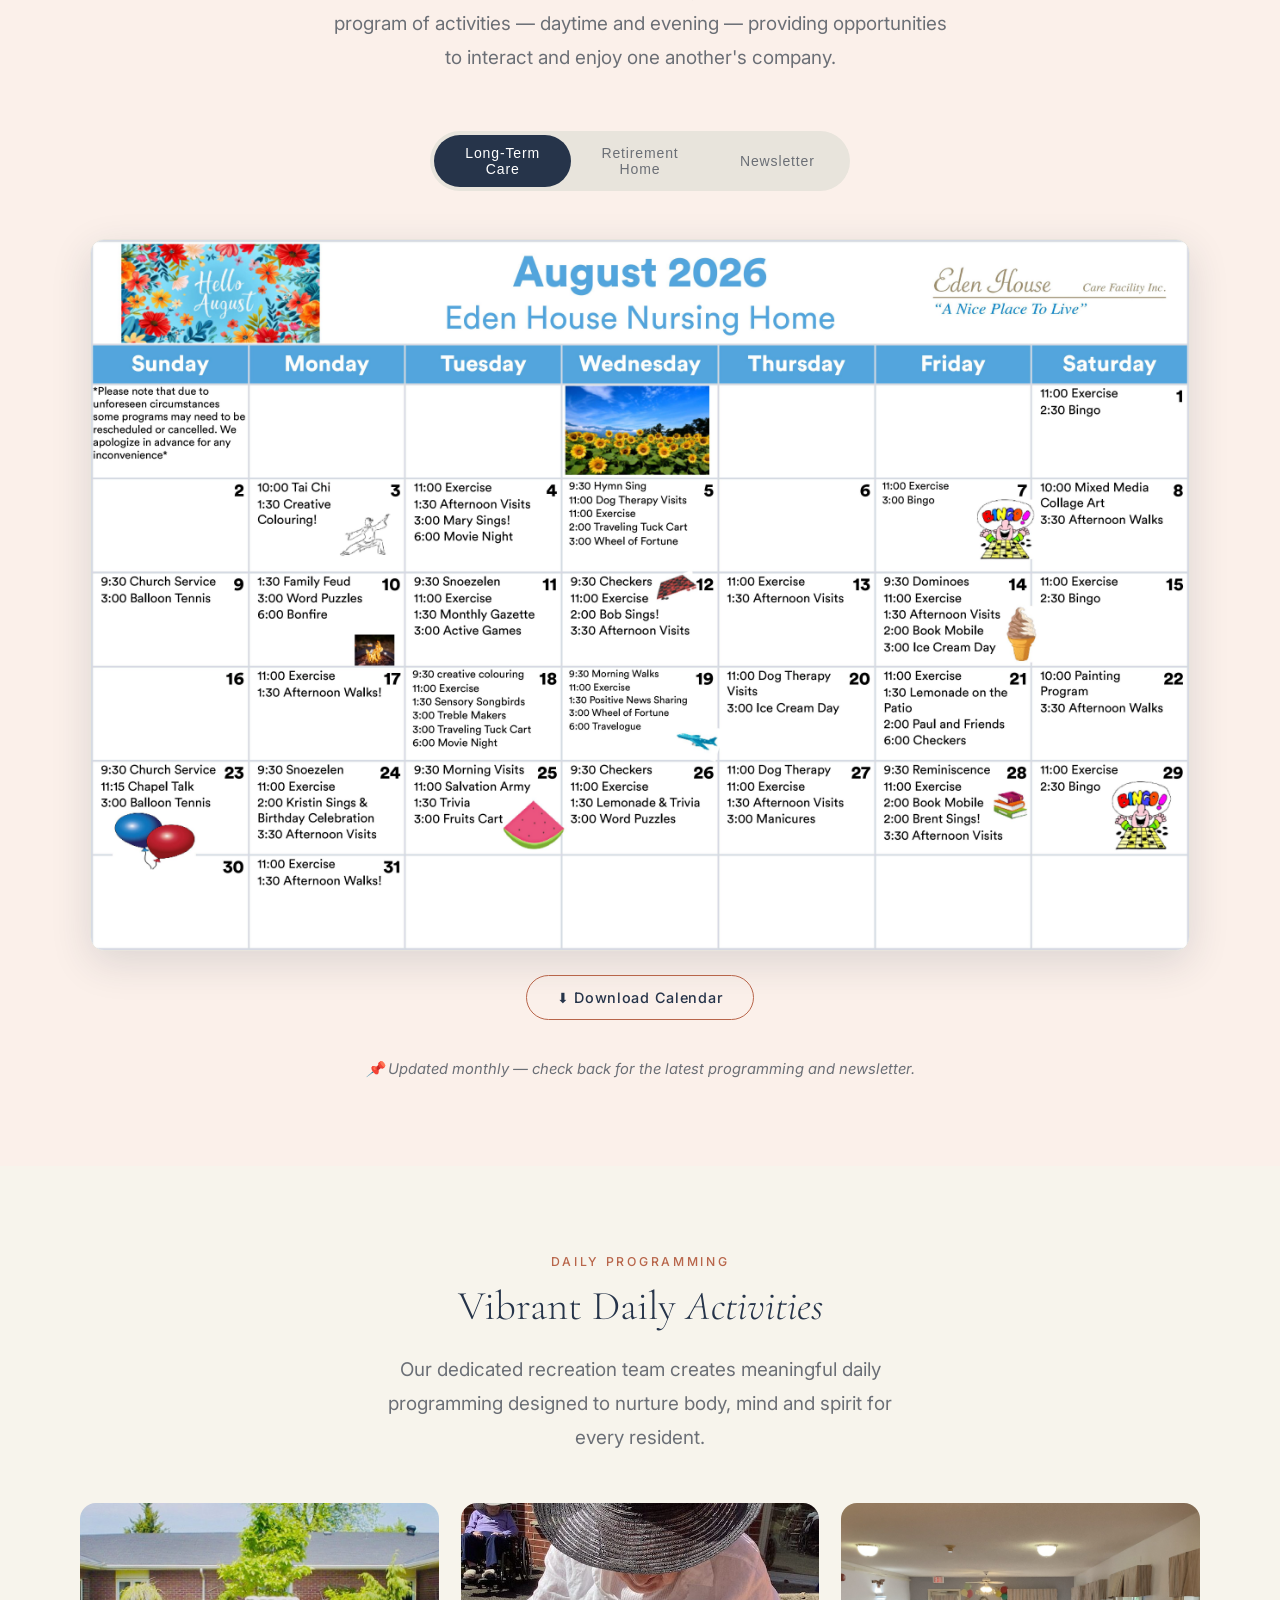
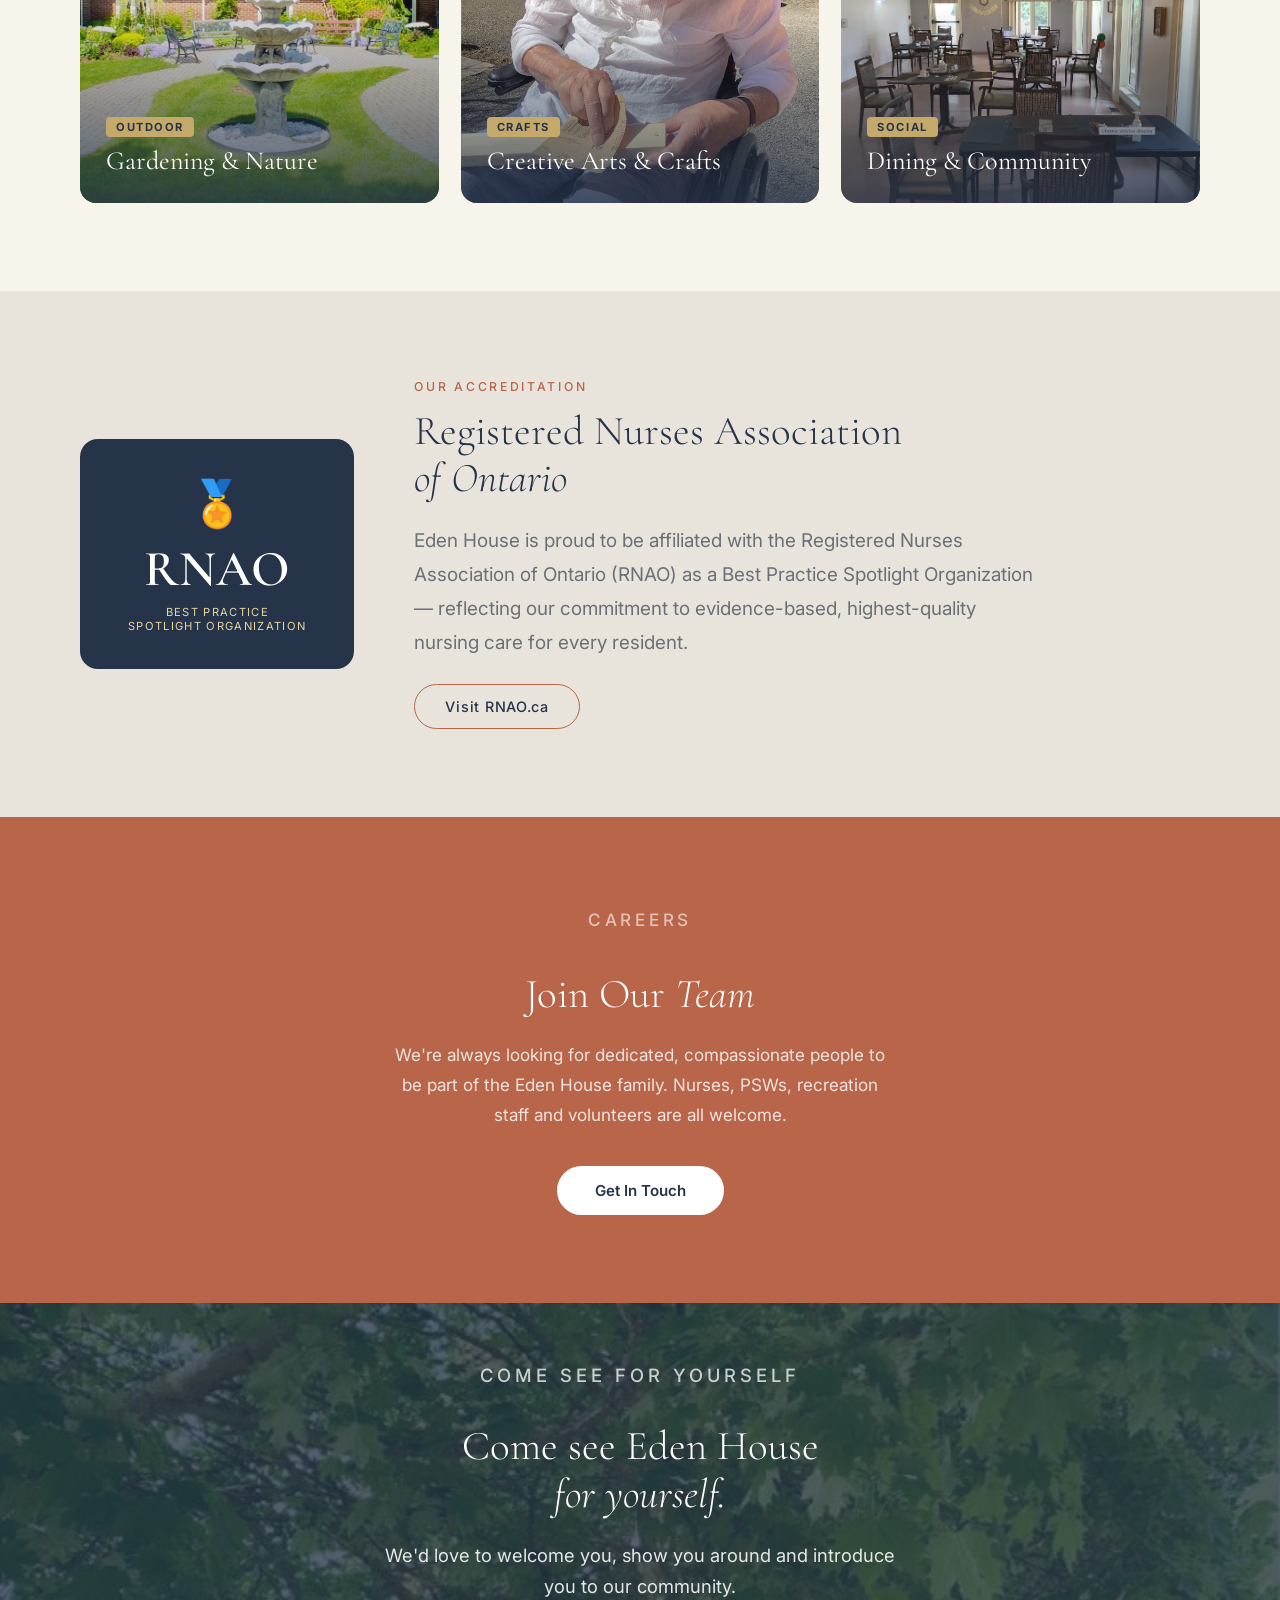
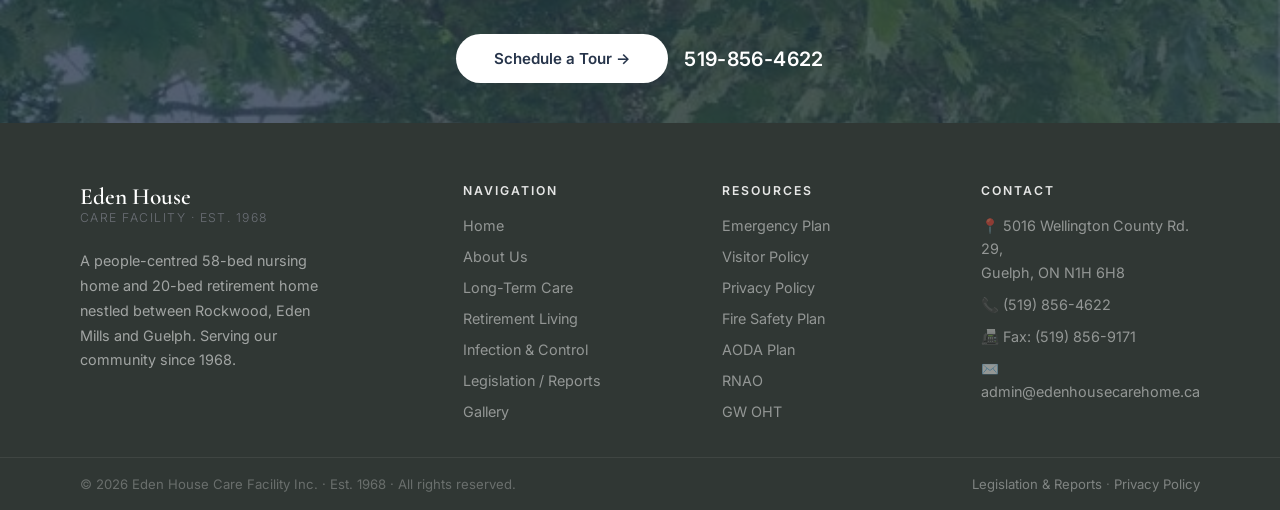
==== commit 360f730b: "New photo placements + remove Ward Room (facility has none) - Hero background: new sunny exterior/pa" ====
--- a/index.html
+++ b/index.html
@@ -8,7 +8,7 @@
 <link rel="stylesheet" href="style.css">
 <style>
 /* ── HERO ── */
-.hero-full { position: relative; min-height: 82vh; margin-top: 72px; display: flex; align-items: center; background: url('assets/site/grounds-picnic.jpg') center 55%/cover no-repeat; overflow: hidden; }
+.hero-full { position: relative; min-height: 82vh; margin-top: 72px; display: flex; align-items: center; background: url('assets/site/exterior-sunny-parking.jpg') center 45%/cover no-repeat; overflow: hidden; }
 .hero-full::before { content: ''; position: absolute; inset: 0; background: linear-gradient(100deg, rgba(38,52,74,0.85) 0%, rgba(38,52,74,0.6) 40%, rgba(38,52,74,0.18) 78%); }
 .hero-full-content { position: relative; z-index: 1; max-width: 640px; padding: 60px 64px; color: #fff; }
 .hero-full-eyebrow { color: rgba(255,255,255,0.85); font-size: 0.72rem; letter-spacing: 0.14em; text-transform: uppercase; font-weight: 600; margin-bottom: 18px; }
@@ -35,6 +35,9 @@
 .about-img { border-radius: 10px; overflow: hidden; }
 .about-img img { width: 100%; height: 100%; object-fit: cover; }
 .about-img:first-child { grid-column: 1 / -1; }
+.about-img-single { border-radius: 14px; overflow: hidden; box-shadow: 0 12px 36px rgba(38,52,74,0.14); }
+.about-img-single img { width: 100%; height: 460px; object-fit: cover; display: block; }
+@media (max-width: 1024px) { .about-img-single img { height: 320px; } }
 .accred-pills { display: flex; flex-wrap: wrap; gap: 8px; margin-top: 28px; }
 
 /* ── MISSION VALUES ── */
@@ -265,7 +268,7 @@
   </div>
   <div class="act-grid">
     <div class="act-card reveal" style="transition-delay:0.05s">
-      <div class="act-bg" style="background-image:url('assets/site/resident-craft-sanding.jpg')"></div>
+      <div class="act-bg" style="background-image:url('assets/site/piano-artwork-display.jpg')"></div>
       <div class="act-overlay"><span class="act-tag">Recreation</span><span class="act-name">Life &amp; Recreation</span></div>
     </div>
     <div class="act-card reveal" style="transition-delay:0.1s">
@@ -273,7 +276,7 @@
       <div class="act-overlay"><span class="act-tag">Dining</span><span class="act-name">Dining Together</span></div>
     </div>
     <div class="act-card reveal" style="transition-delay:0.15s">
-      <div class="act-bg" style="background-image:url('assets/site/grounds-deer.jpg')"></div>
+      <div class="act-bg" style="background-image:url('assets/site/exterior-tulips-porch.jpg')"></div>
       <div class="act-overlay"><span class="act-tag">Community</span><span class="act-name">Our Community</span></div>
     </div>
   </div>
@@ -311,10 +314,8 @@
 
 <!-- ABOUT STRIP -->
 <section class="section about-strip">
-  <div class="about-img-grid reveal">
-    <div class="about-img"><img src="assets/site/mission-slide.jpg" alt="Eden House Mission" loading="lazy"></div>
-    <div class="about-img"><img src="assets/site/values-slide.jpg" alt="Eden House Values" loading="lazy"></div>
-    <div class="about-img"><img src="assets/site/grounds-deer.jpg" alt="Eden House grounds" loading="lazy"></div>
+  <div class="about-img-single reveal">
+    <img src="assets/site/eden-house-sign.jpg" alt="Eden House sign">
   </div>
   <div class="reveal" style="transition-delay:0.15s">
     <p class="section-eyebrow">Who We Are</p>
@@ -379,7 +380,7 @@
       <ul class="svc-list">
         <li>Licensed by the Ministry of Health and Long-Term Care</li>
         <li>Resident-centred nursing &amp; personal care 24 hours per day</li>
-        <li>Private, semi-private and ward accommodations</li>
+        <li>Private and semi-private accommodations</li>
         <li>Medical care and physician supervision on-site</li>
         <li>On-site pharmacy services &amp; medication assistance</li>
         <li>Three meals daily with menu-style service plus snacks</li>
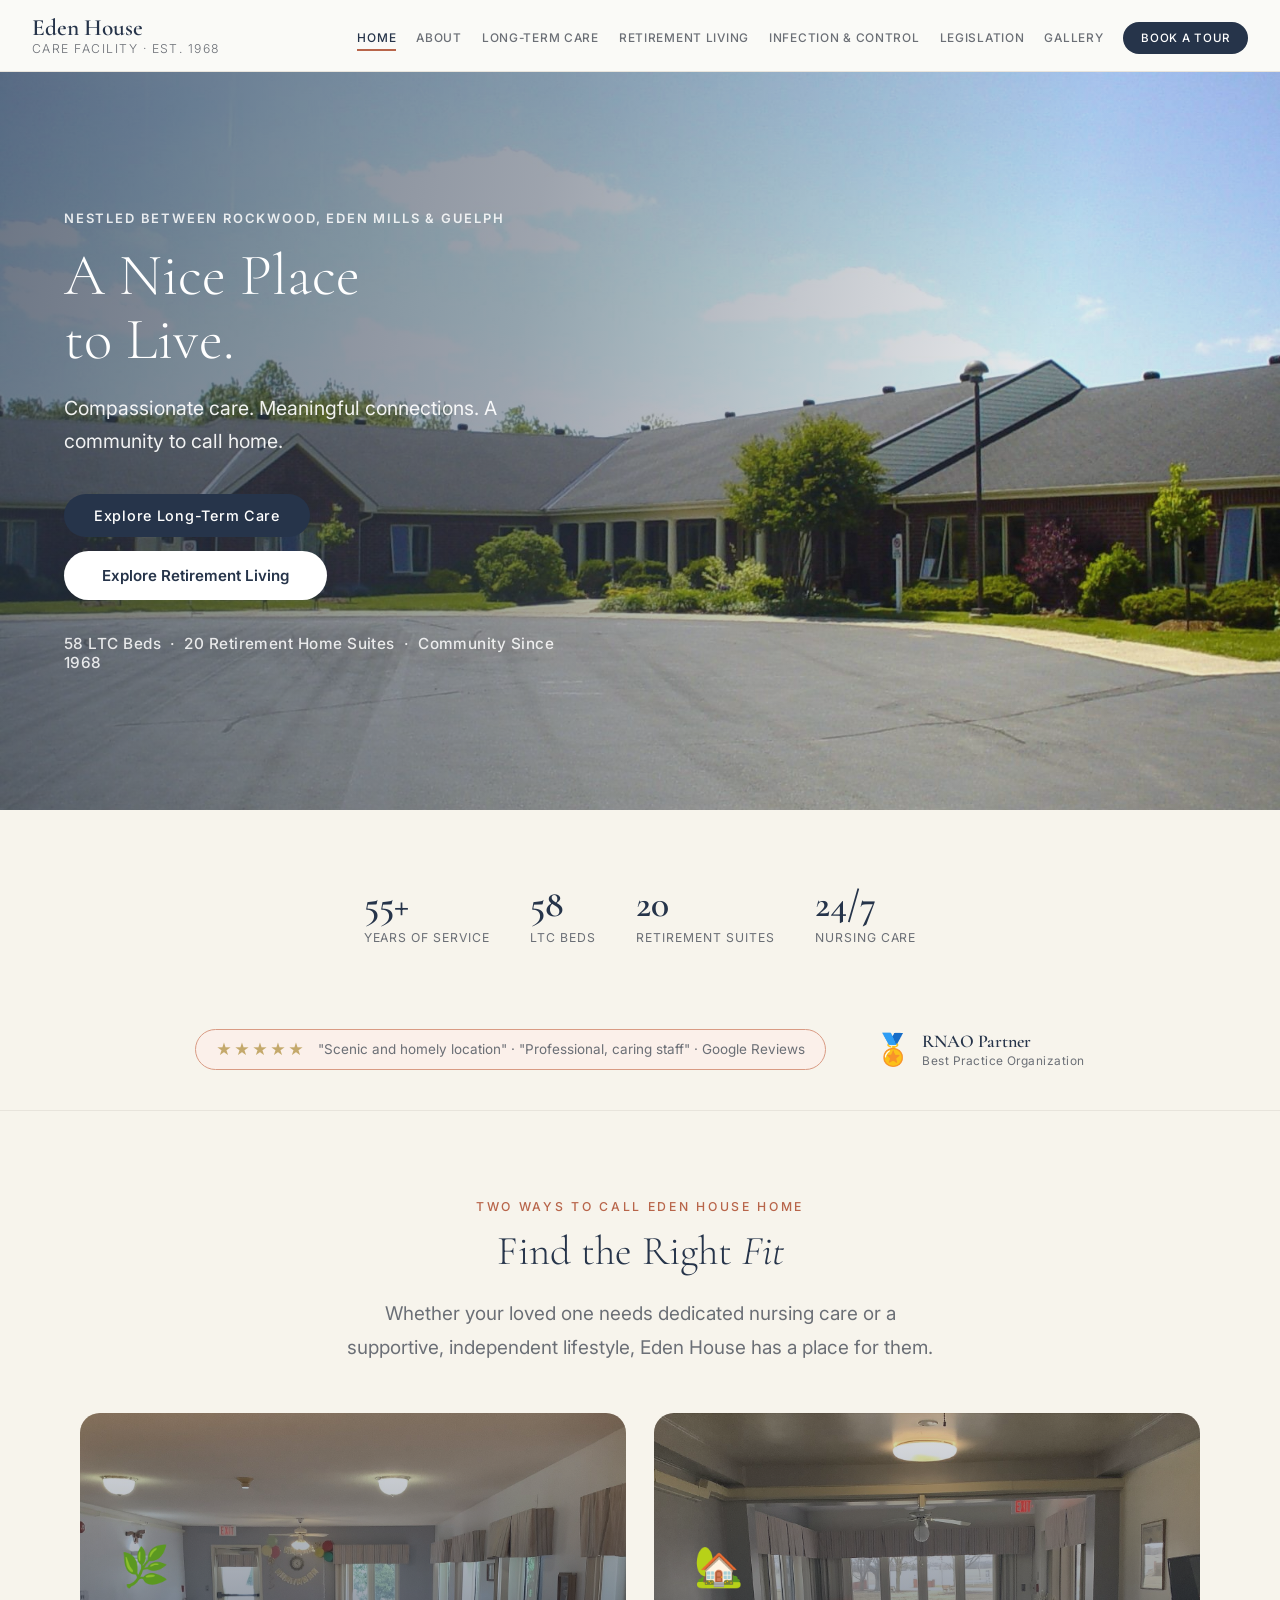
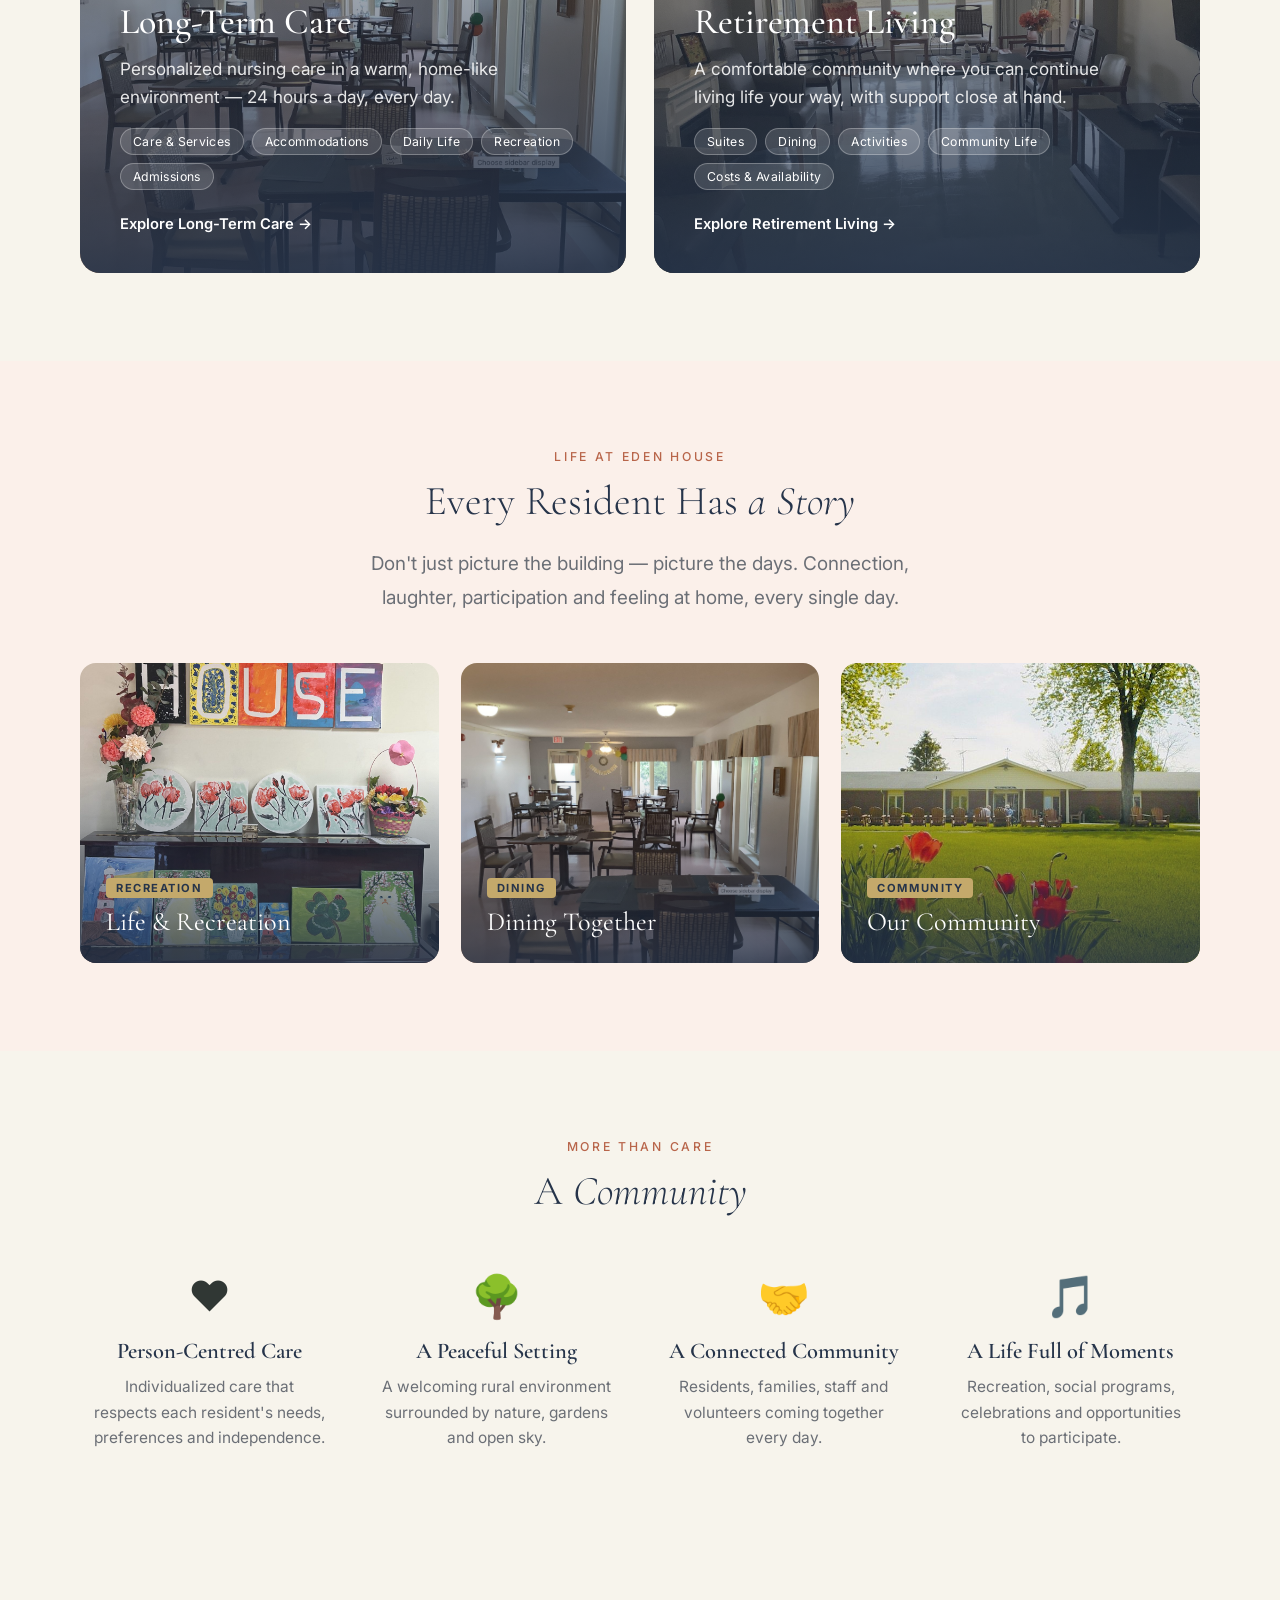
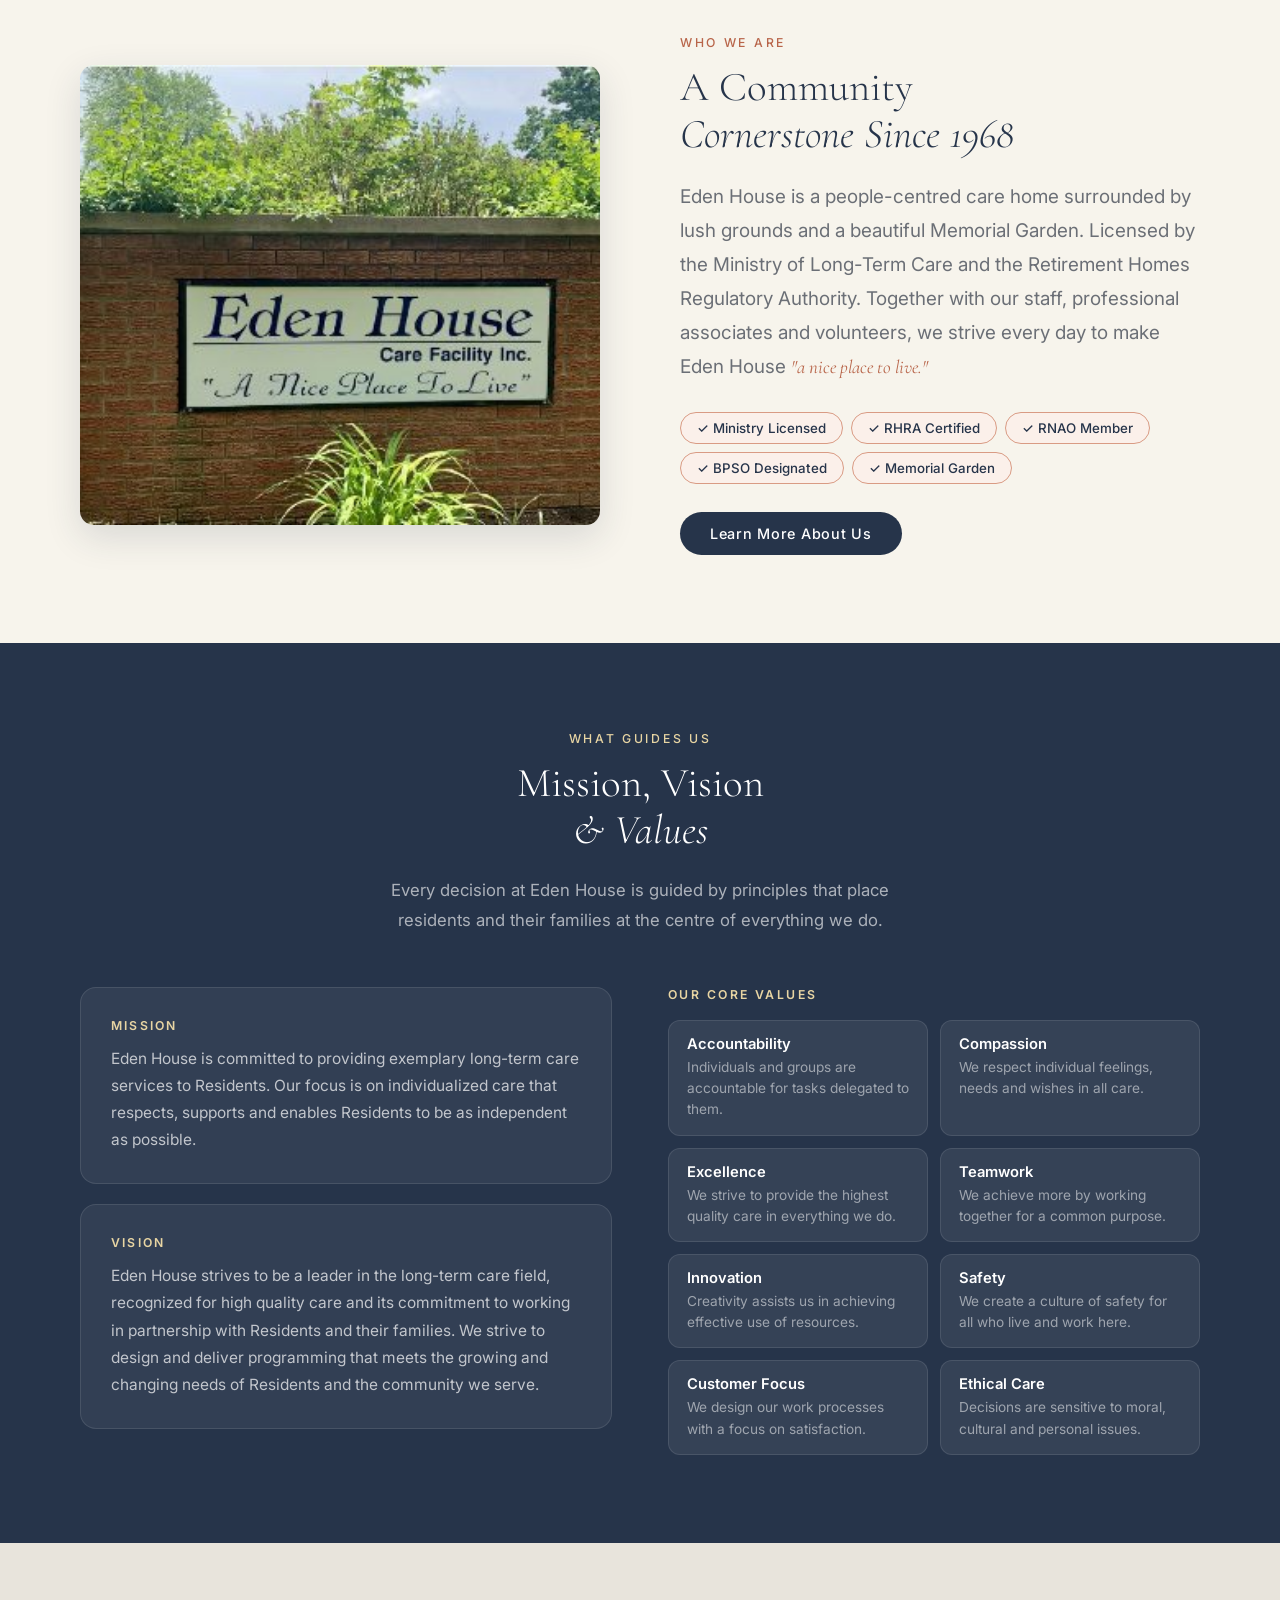
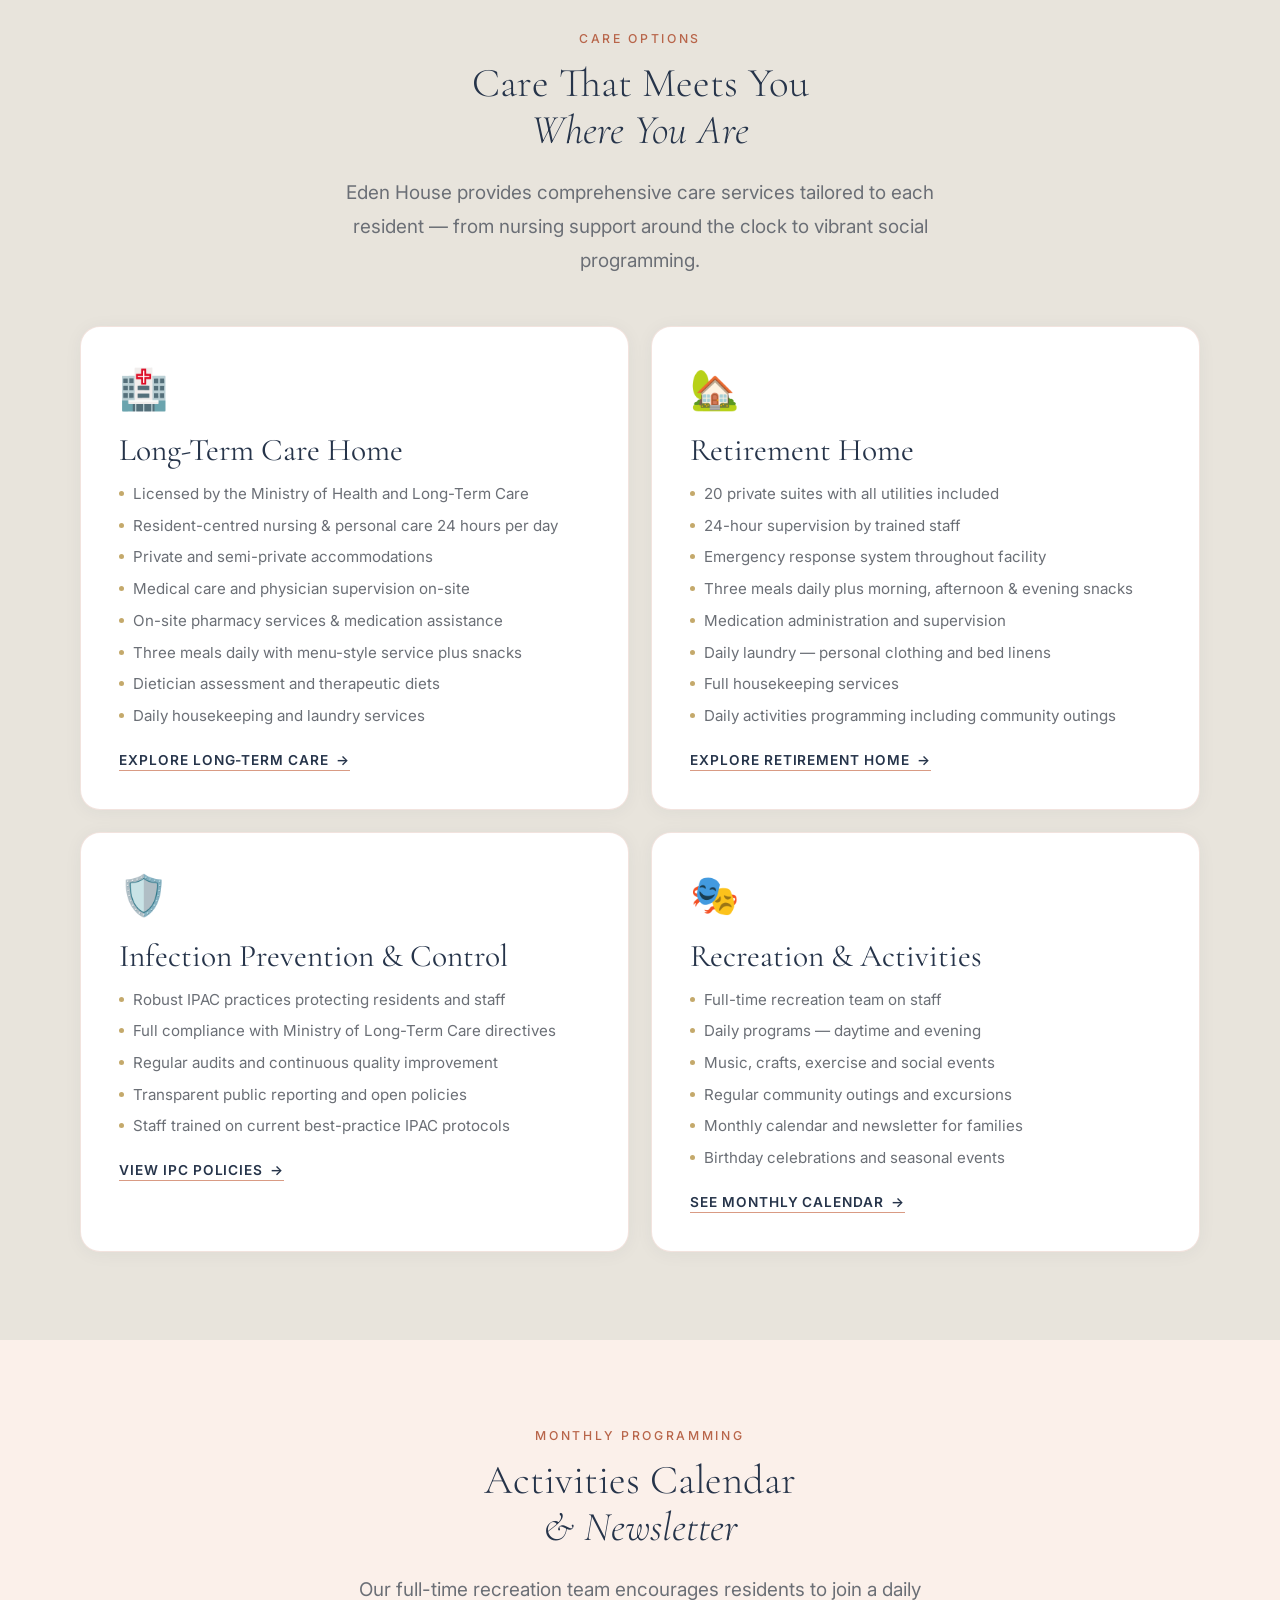
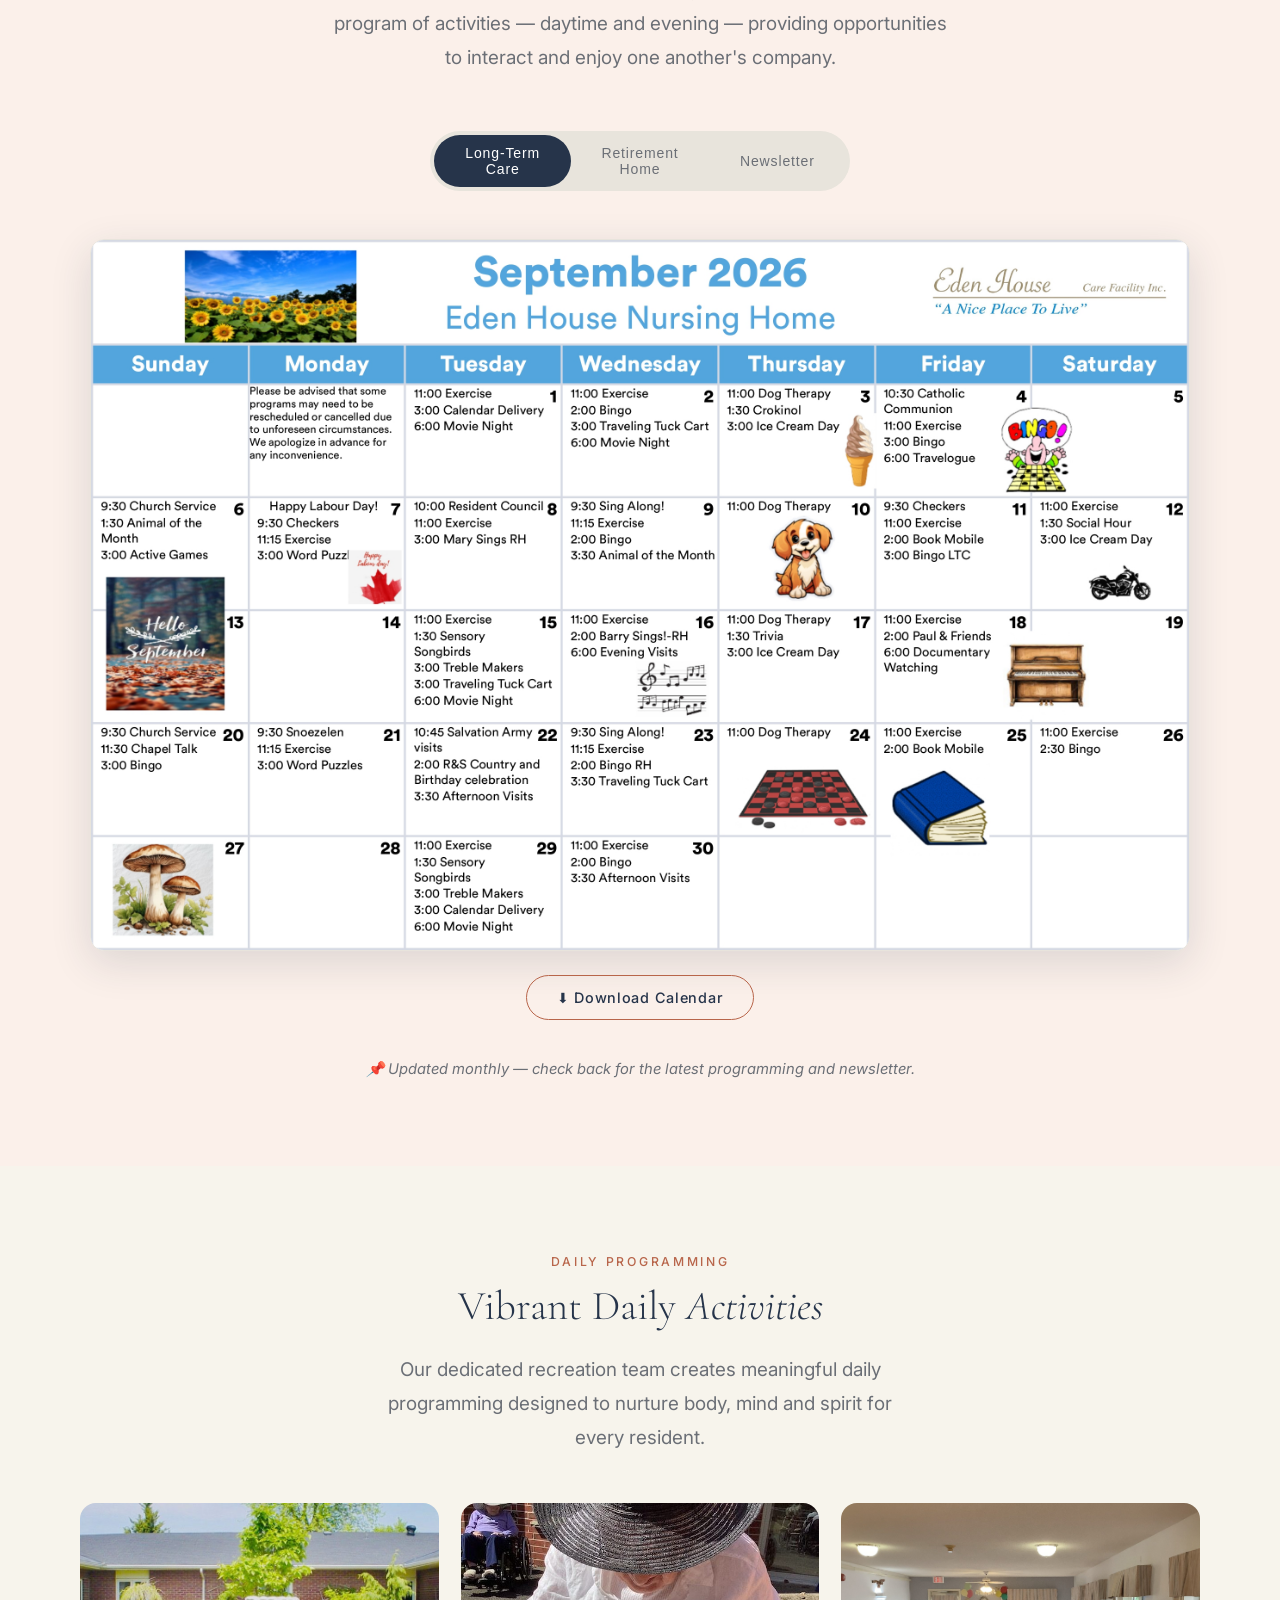
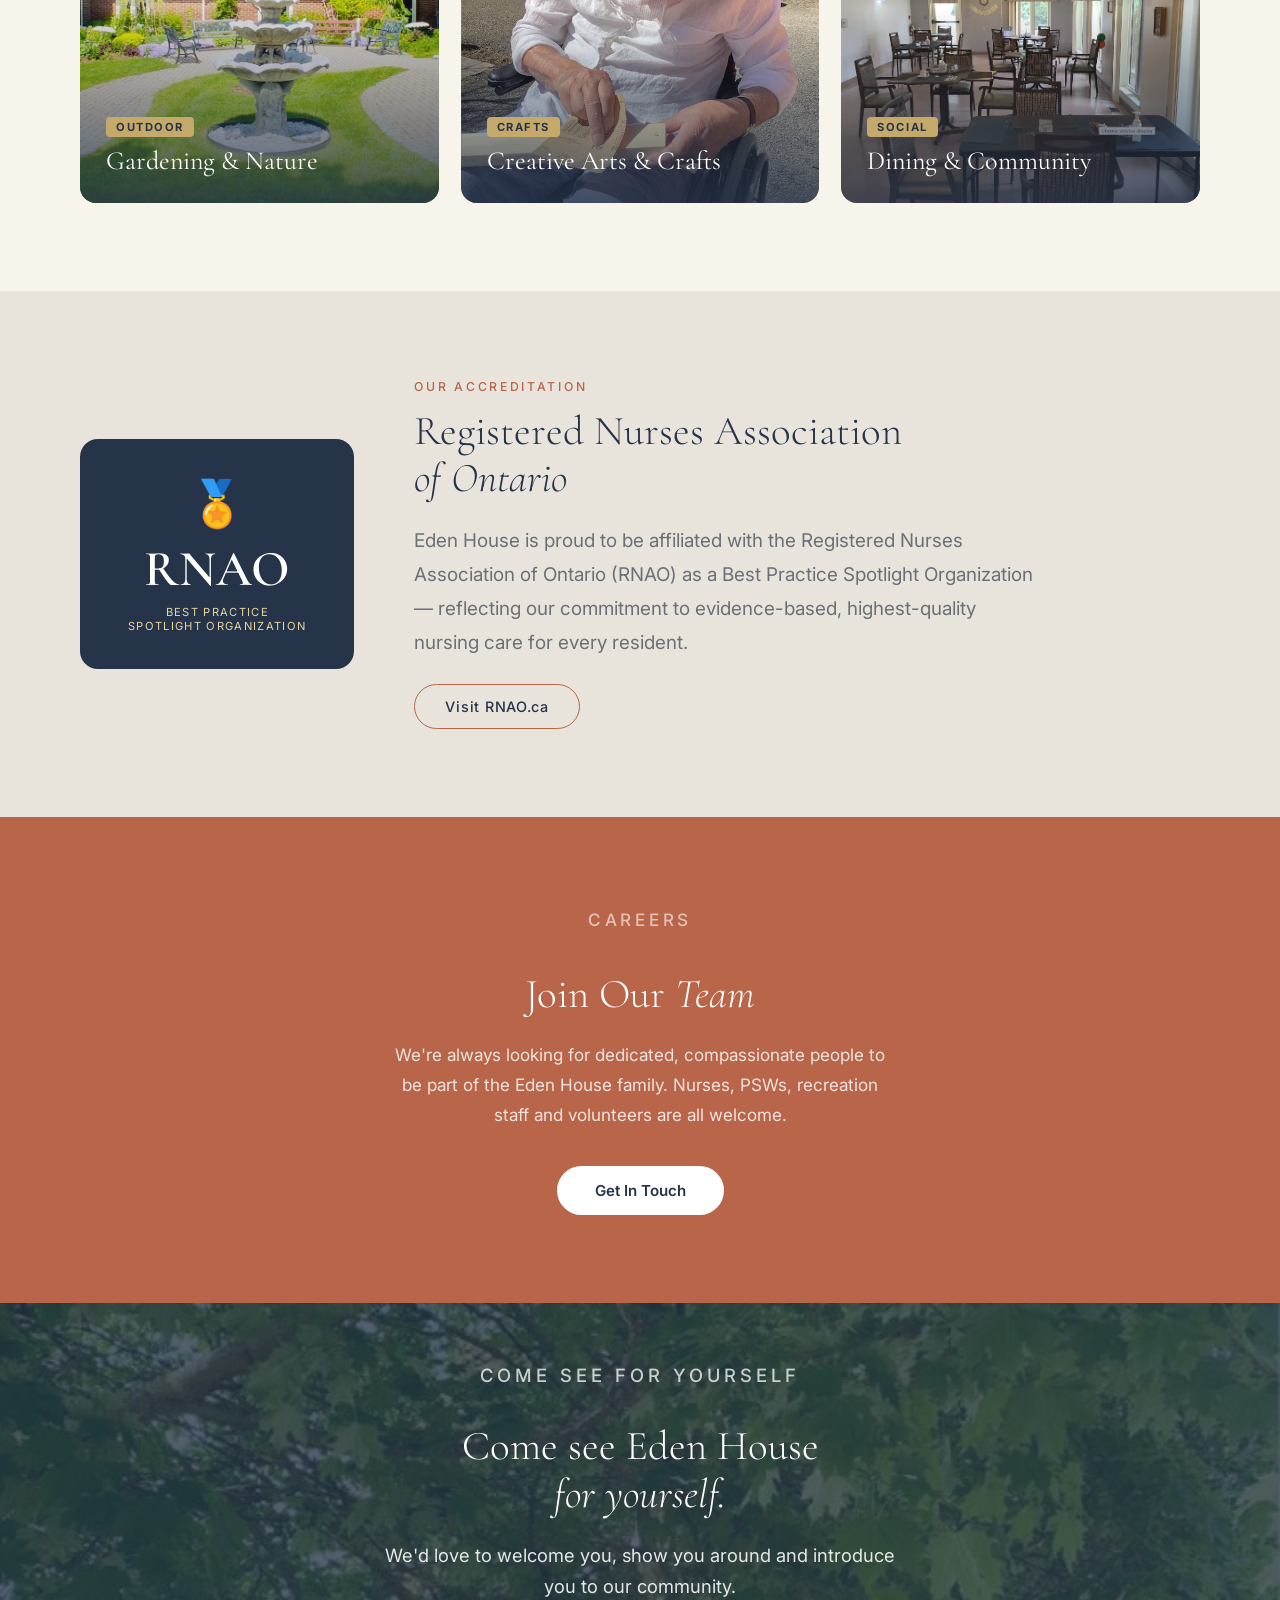
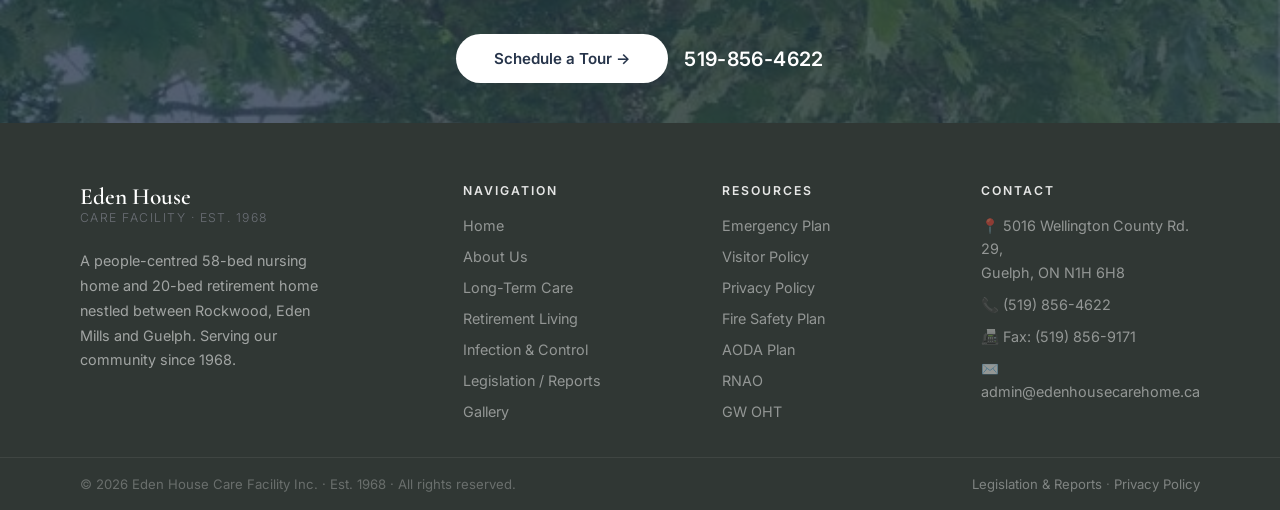
==== commit cc7f3ccb: "Brighten homepage hero image, replace fountain photo with tree-lined walkway on About page" ====
--- a/index.html
+++ b/index.html
@@ -9,7 +9,7 @@
 <style>
 /* ── HERO ── */
 .hero-full { position: relative; min-height: 82vh; margin-top: 72px; display: flex; align-items: center; background: url('assets/site/exterior-sunny-parking.jpg') center 45%/cover no-repeat; overflow: hidden; }
-.hero-full::before { content: ''; position: absolute; inset: 0; background: linear-gradient(100deg, rgba(38,52,74,0.85) 0%, rgba(38,52,74,0.6) 40%, rgba(38,52,74,0.18) 78%); }
+.hero-full::before { content: ''; position: absolute; inset: 0; background: linear-gradient(100deg, rgba(38,52,74,0.68) 0%, rgba(38,52,74,0.45) 40%, rgba(38,52,74,0.1) 78%); }
 .hero-full-content { position: relative; z-index: 1; max-width: 640px; padding: 60px 64px; color: #fff; }
 .hero-full-eyebrow { color: rgba(255,255,255,0.85); font-size: 0.72rem; letter-spacing: 0.14em; text-transform: uppercase; font-weight: 600; margin-bottom: 18px; }
 .hero-full-title { font-family: 'Cormorant Garamond', serif; font-weight: 300; font-size: clamp(2.6rem,4.6vw,4.6rem); line-height: 1.08; margin-bottom: 20px; }
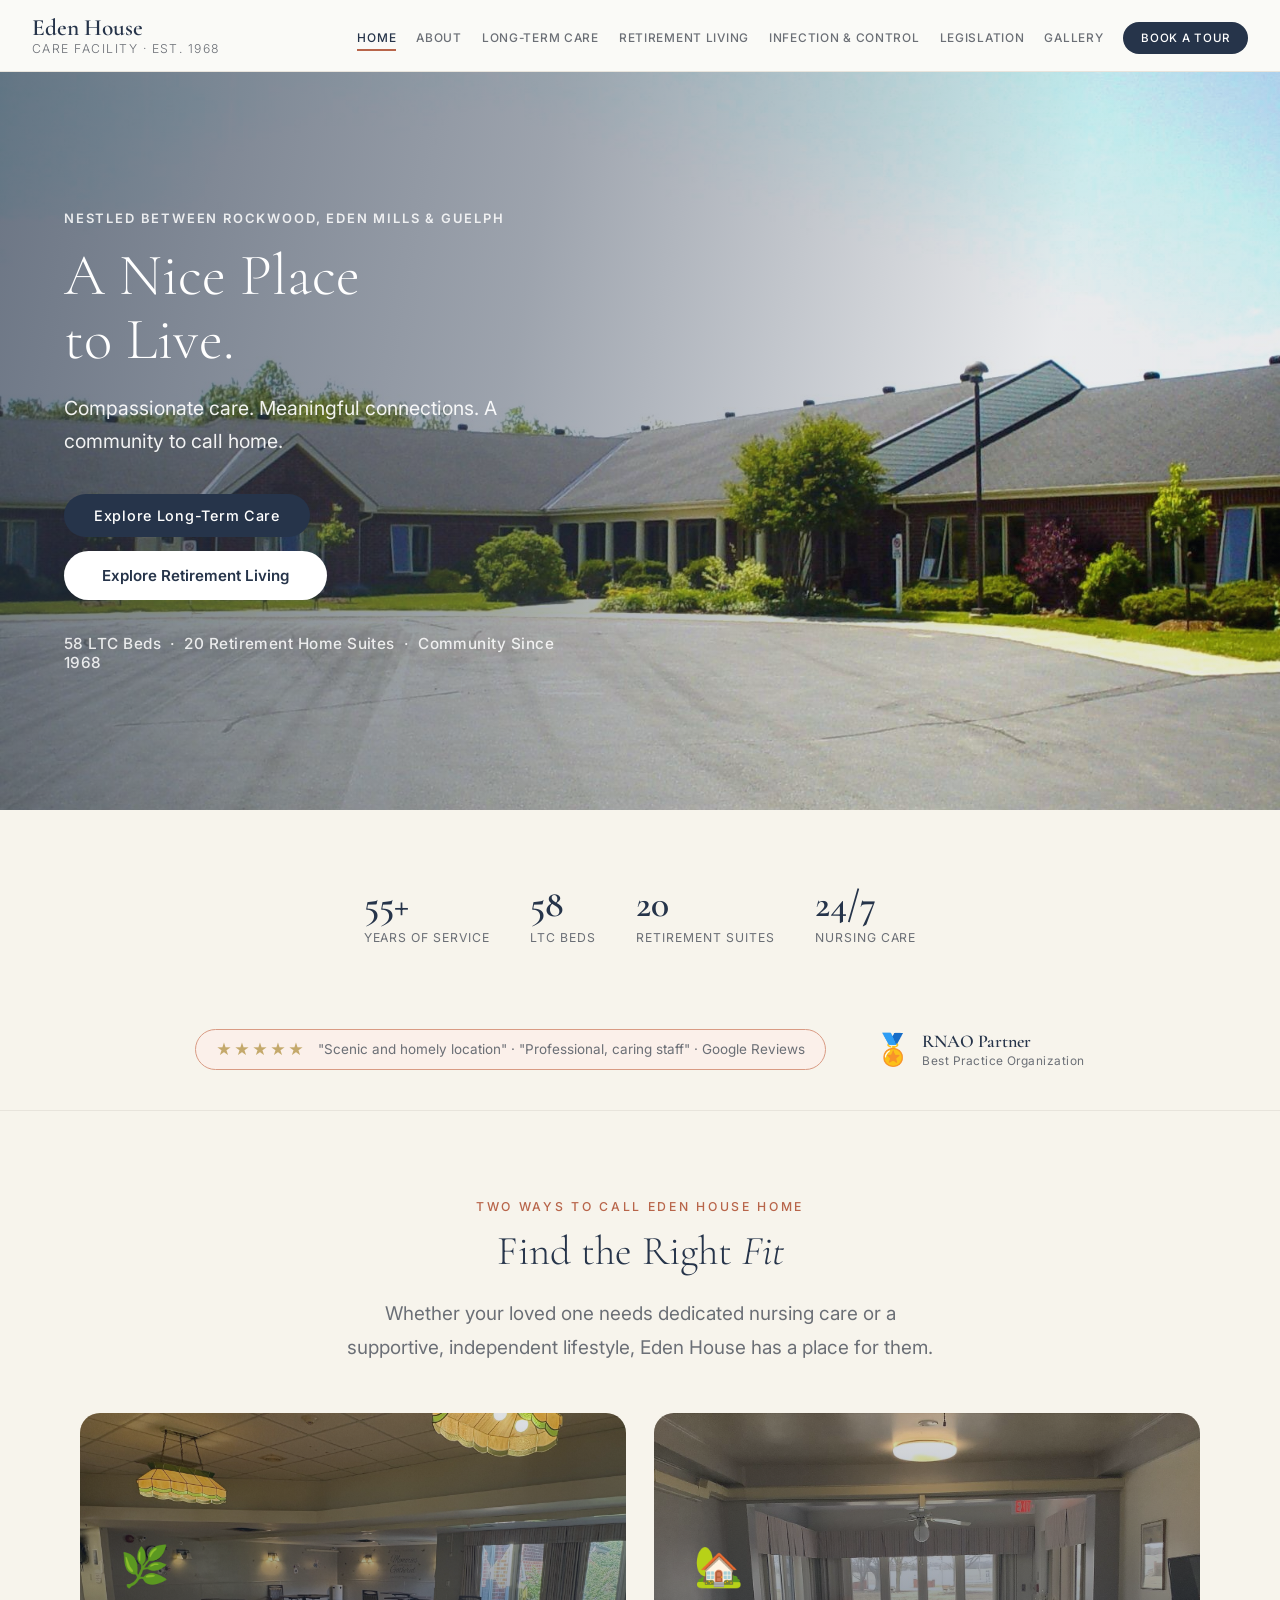
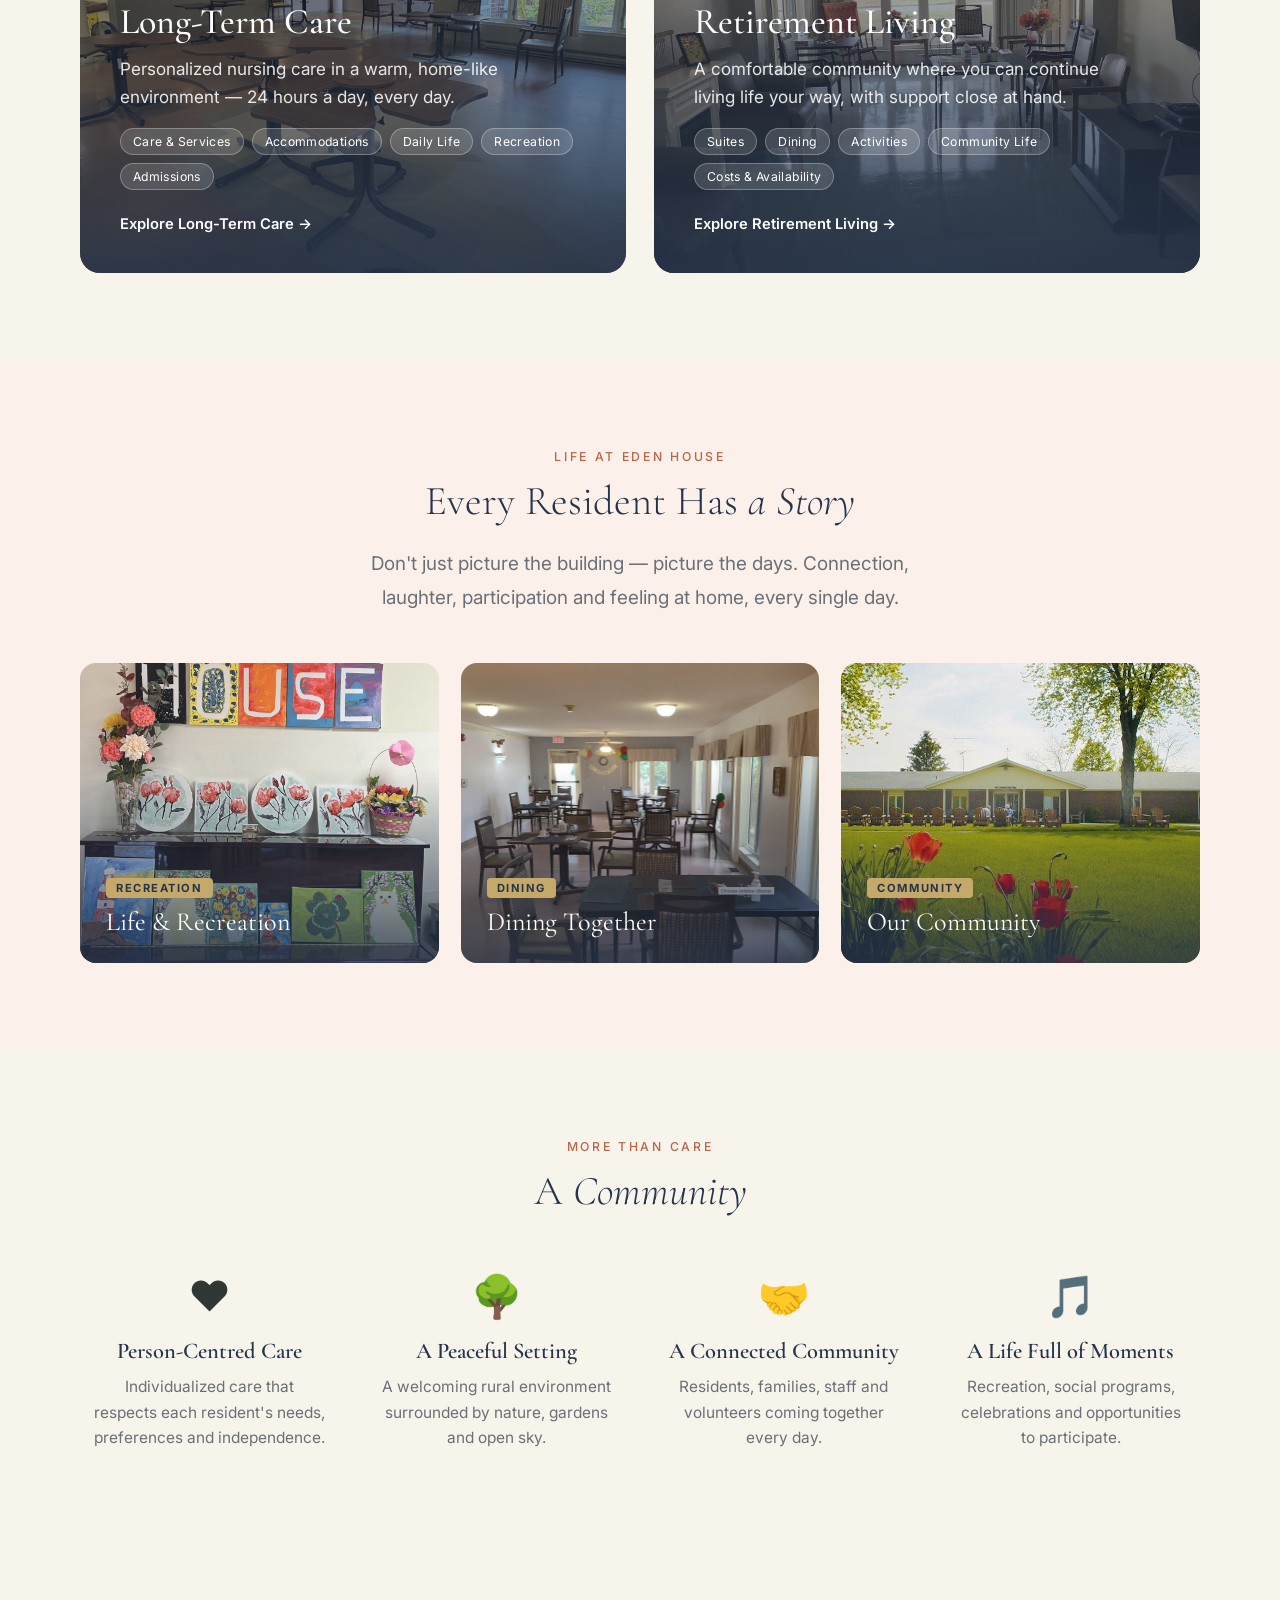
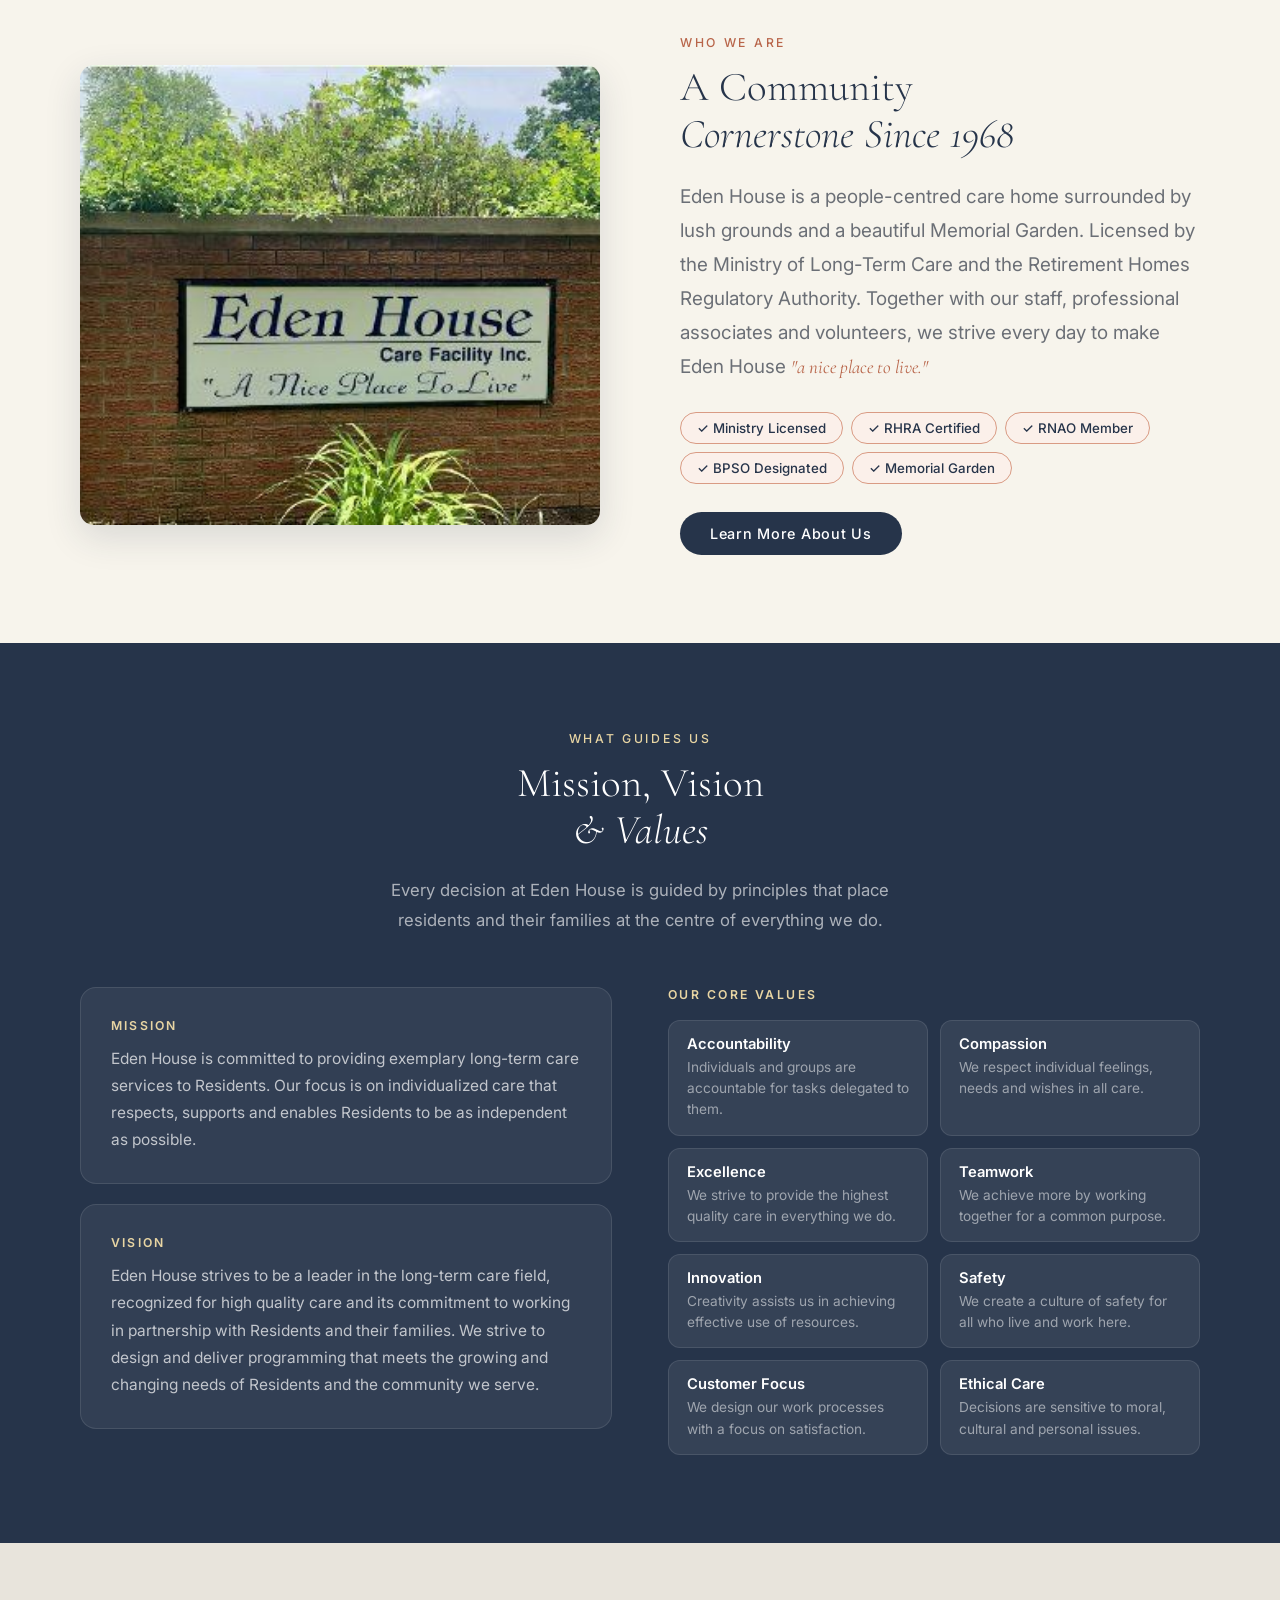
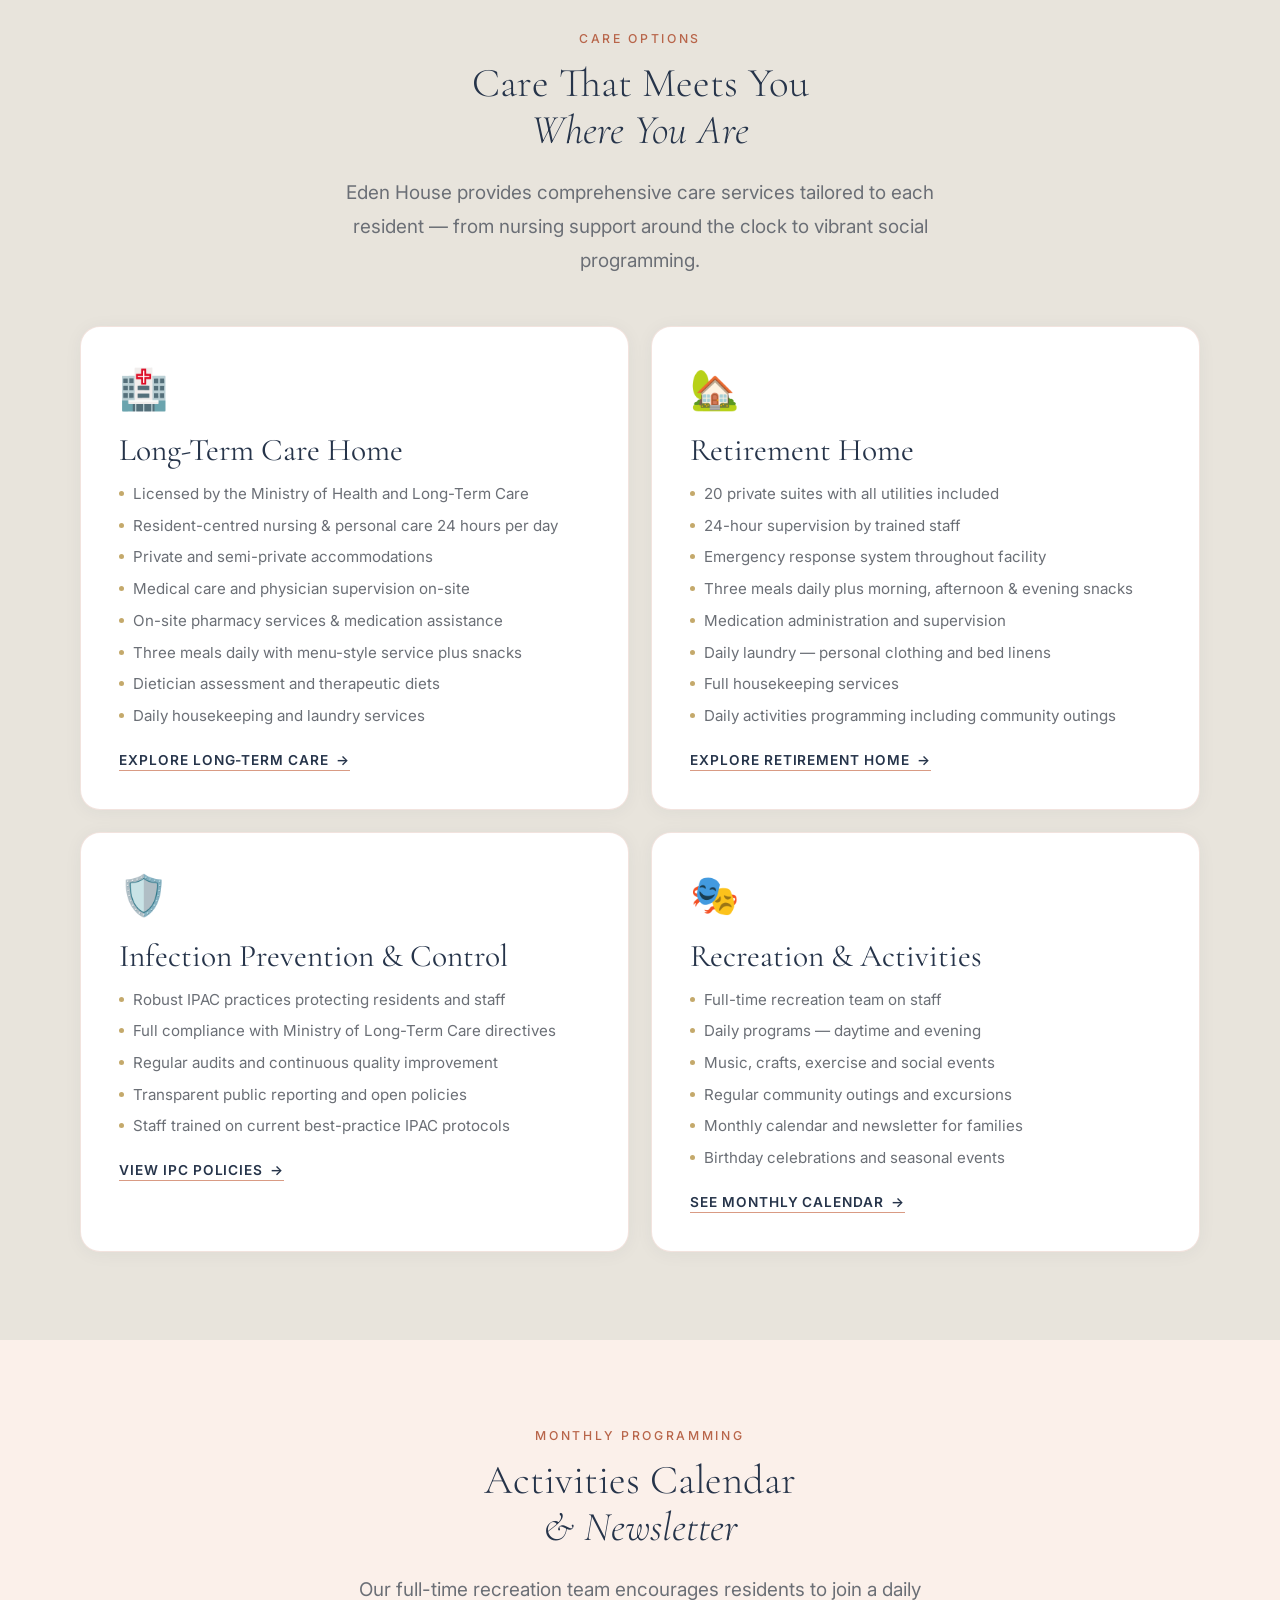
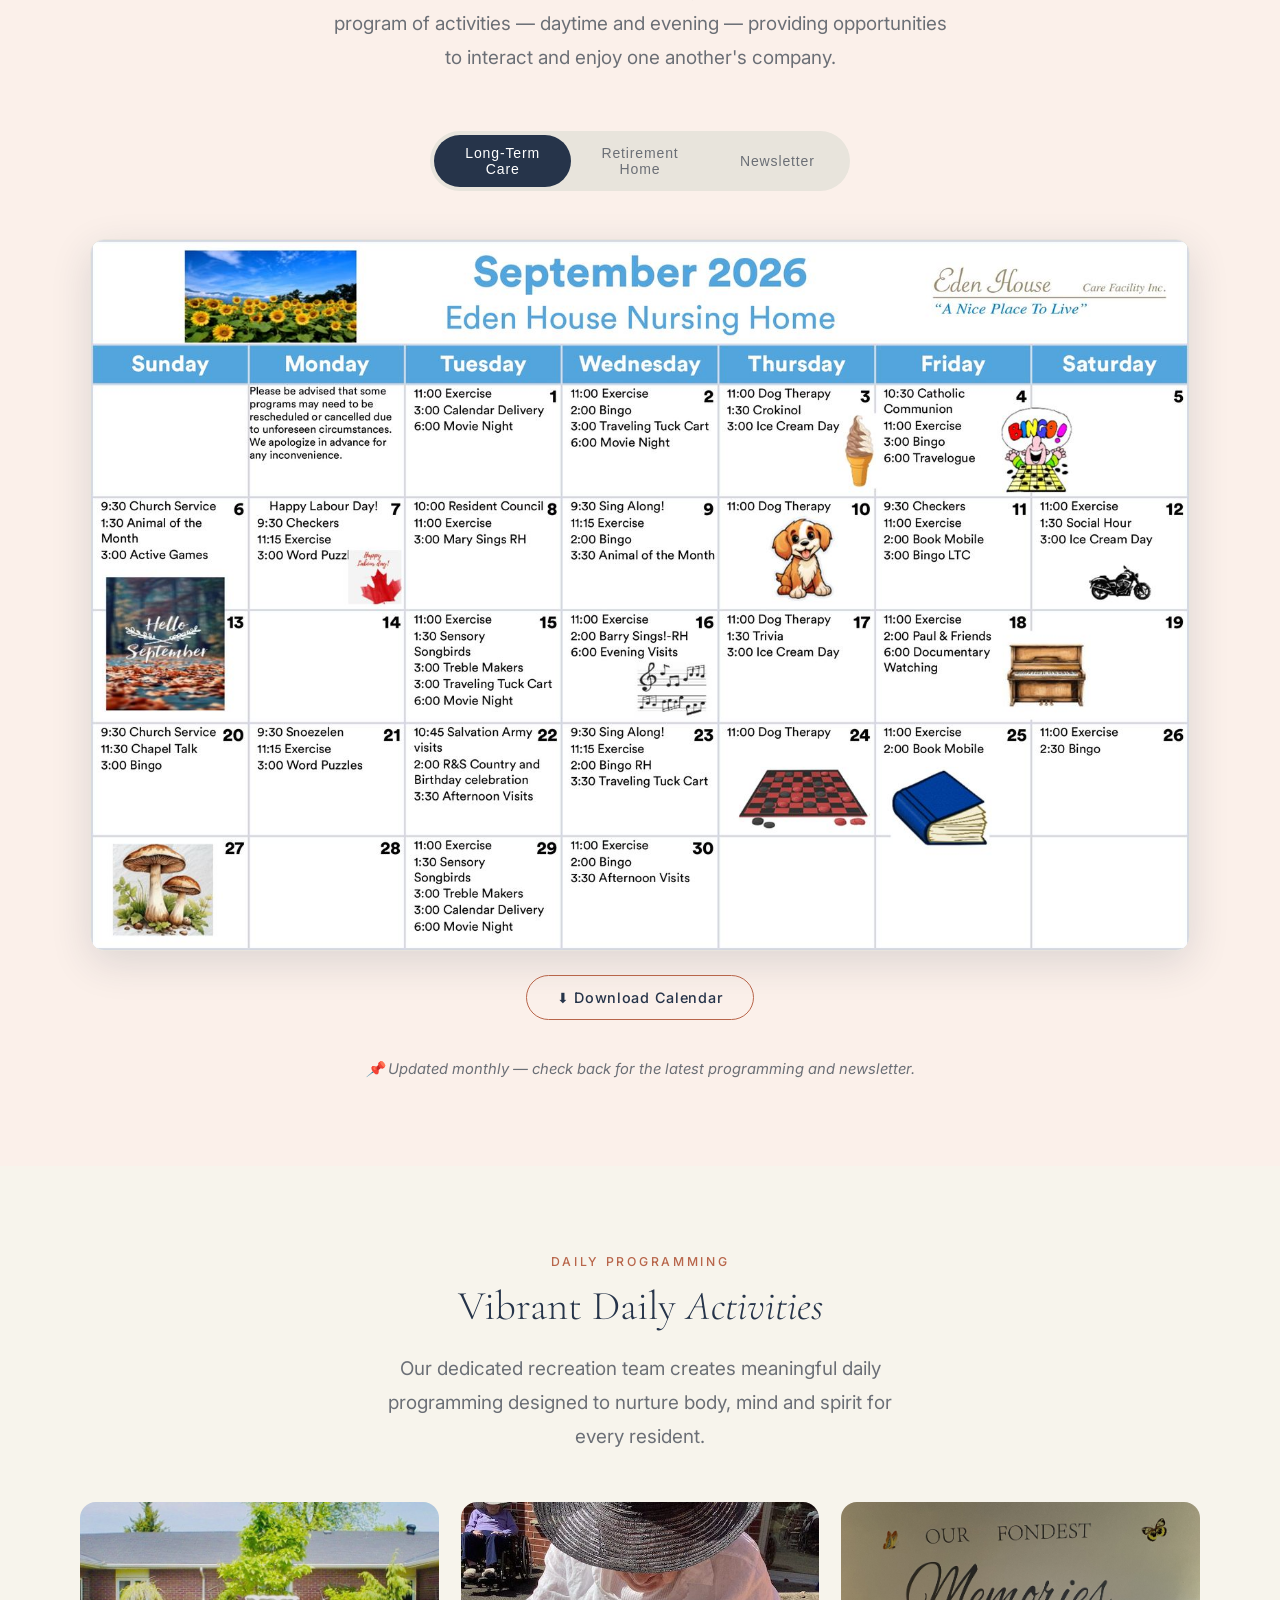
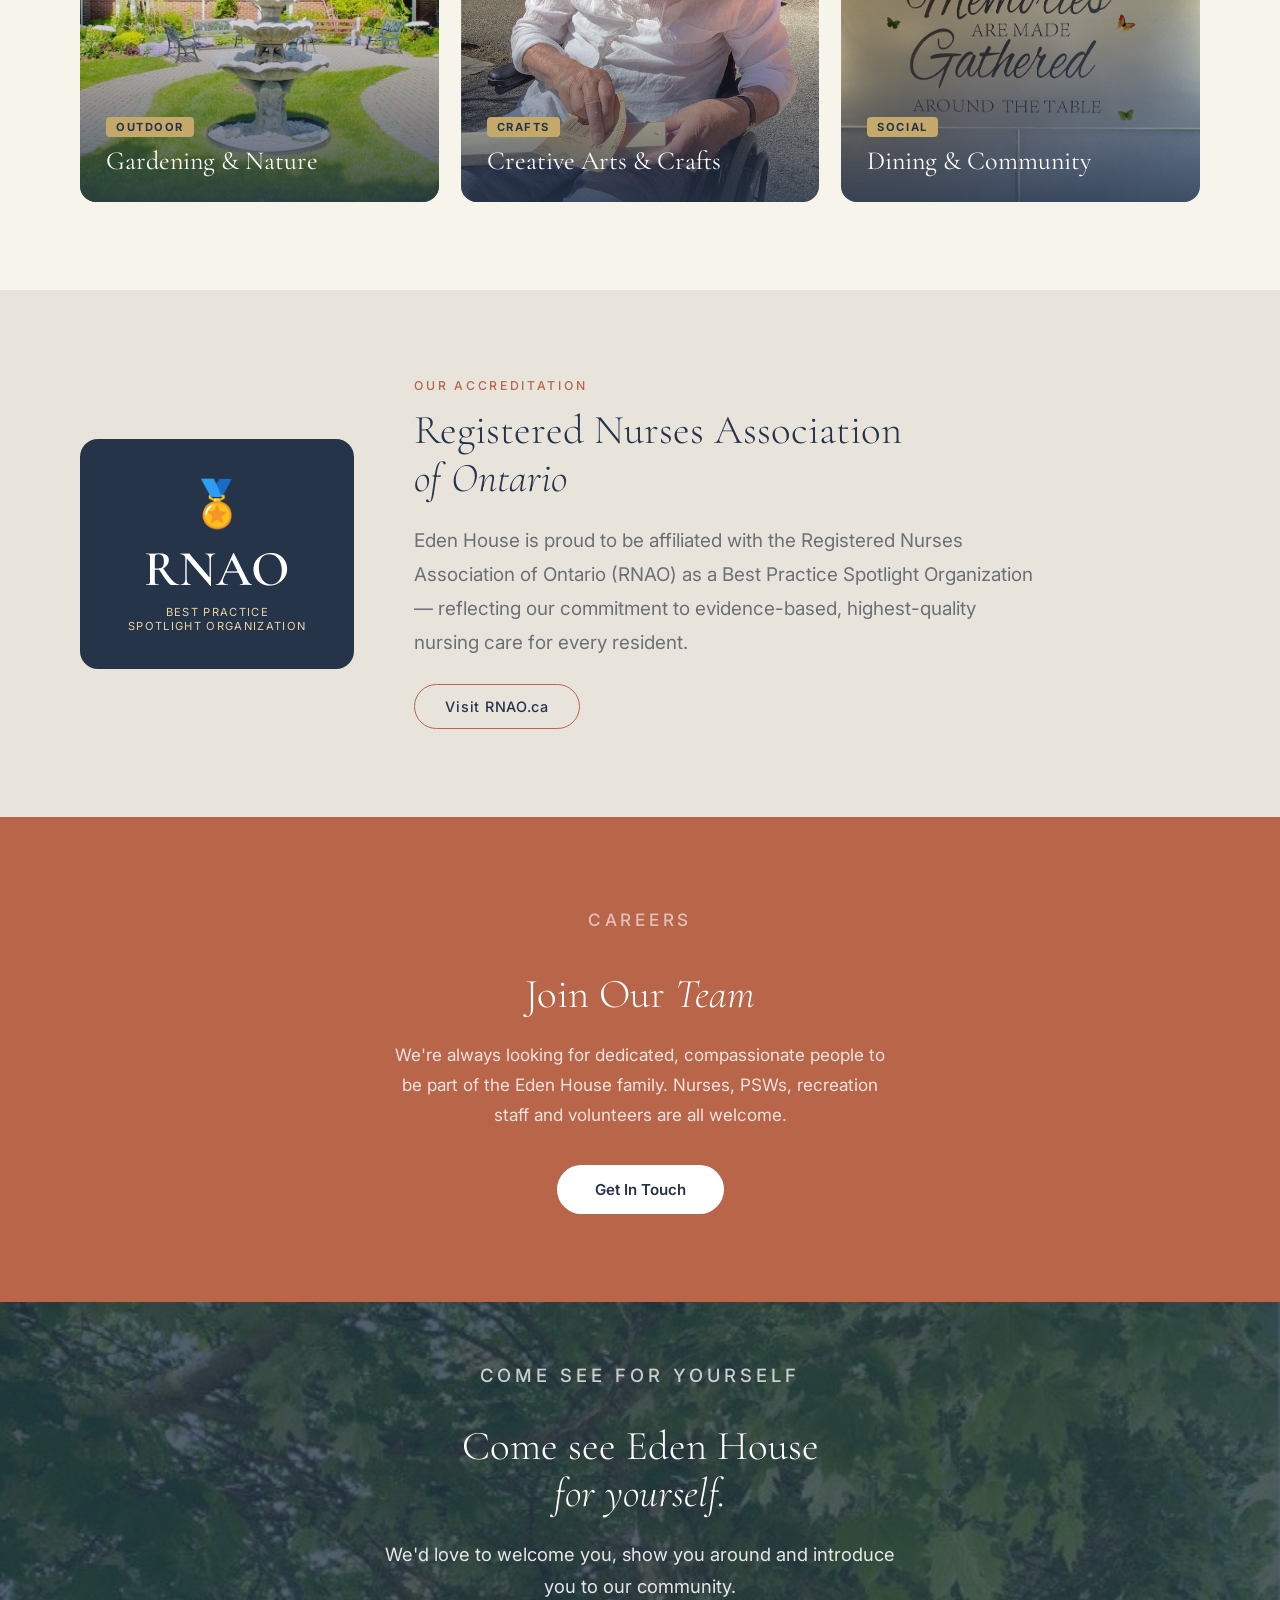
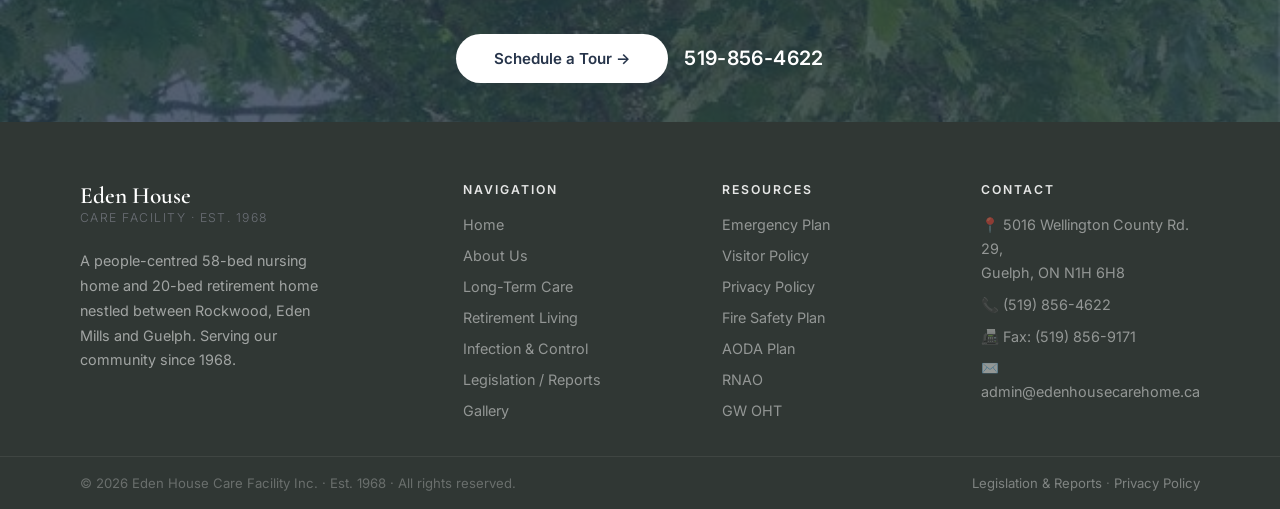
==== commit 2e74b3b5: "Replace site photos with new resident-space images across home, about, LTC, and retirement pages" ====
--- a/index.html
+++ b/index.html
@@ -233,7 +233,7 @@
   </div>
   <div class="choice-grid">
     <a class="choice-card reveal" href="long-term-care.html" style="transition-delay:0.05s">
-      <div class="choice-card-bg" style="background-image:url('assets/site/dining-room.jpg')"></div>
+      <div class="choice-card-bg" style="background-image:url('assets/site/ltc-choice-dining-hall.jpg')"></div>
       <div class="choice-card-content">
         <div class="choice-card-icon">🌿</div>
         <div class="choice-card-title">Long-Term Care</div>
@@ -479,7 +479,7 @@
       <div class="act-overlay"><span class="act-tag">Crafts</span><span class="act-name">Creative Arts &amp; Crafts</span></div>
     </div>
     <div class="act-card reveal" style="transition-delay:0.15s">
-      <div class="act-bg" style="background-image:url('assets/site/dining-room.jpg')"></div>
+      <div class="act-bg" style="background-image:url('assets/site/memories-gathered-wall.jpg')"></div>
       <div class="act-overlay"><span class="act-tag">Social</span><span class="act-name">Dining &amp; Community</span></div>
     </div>
   </div>
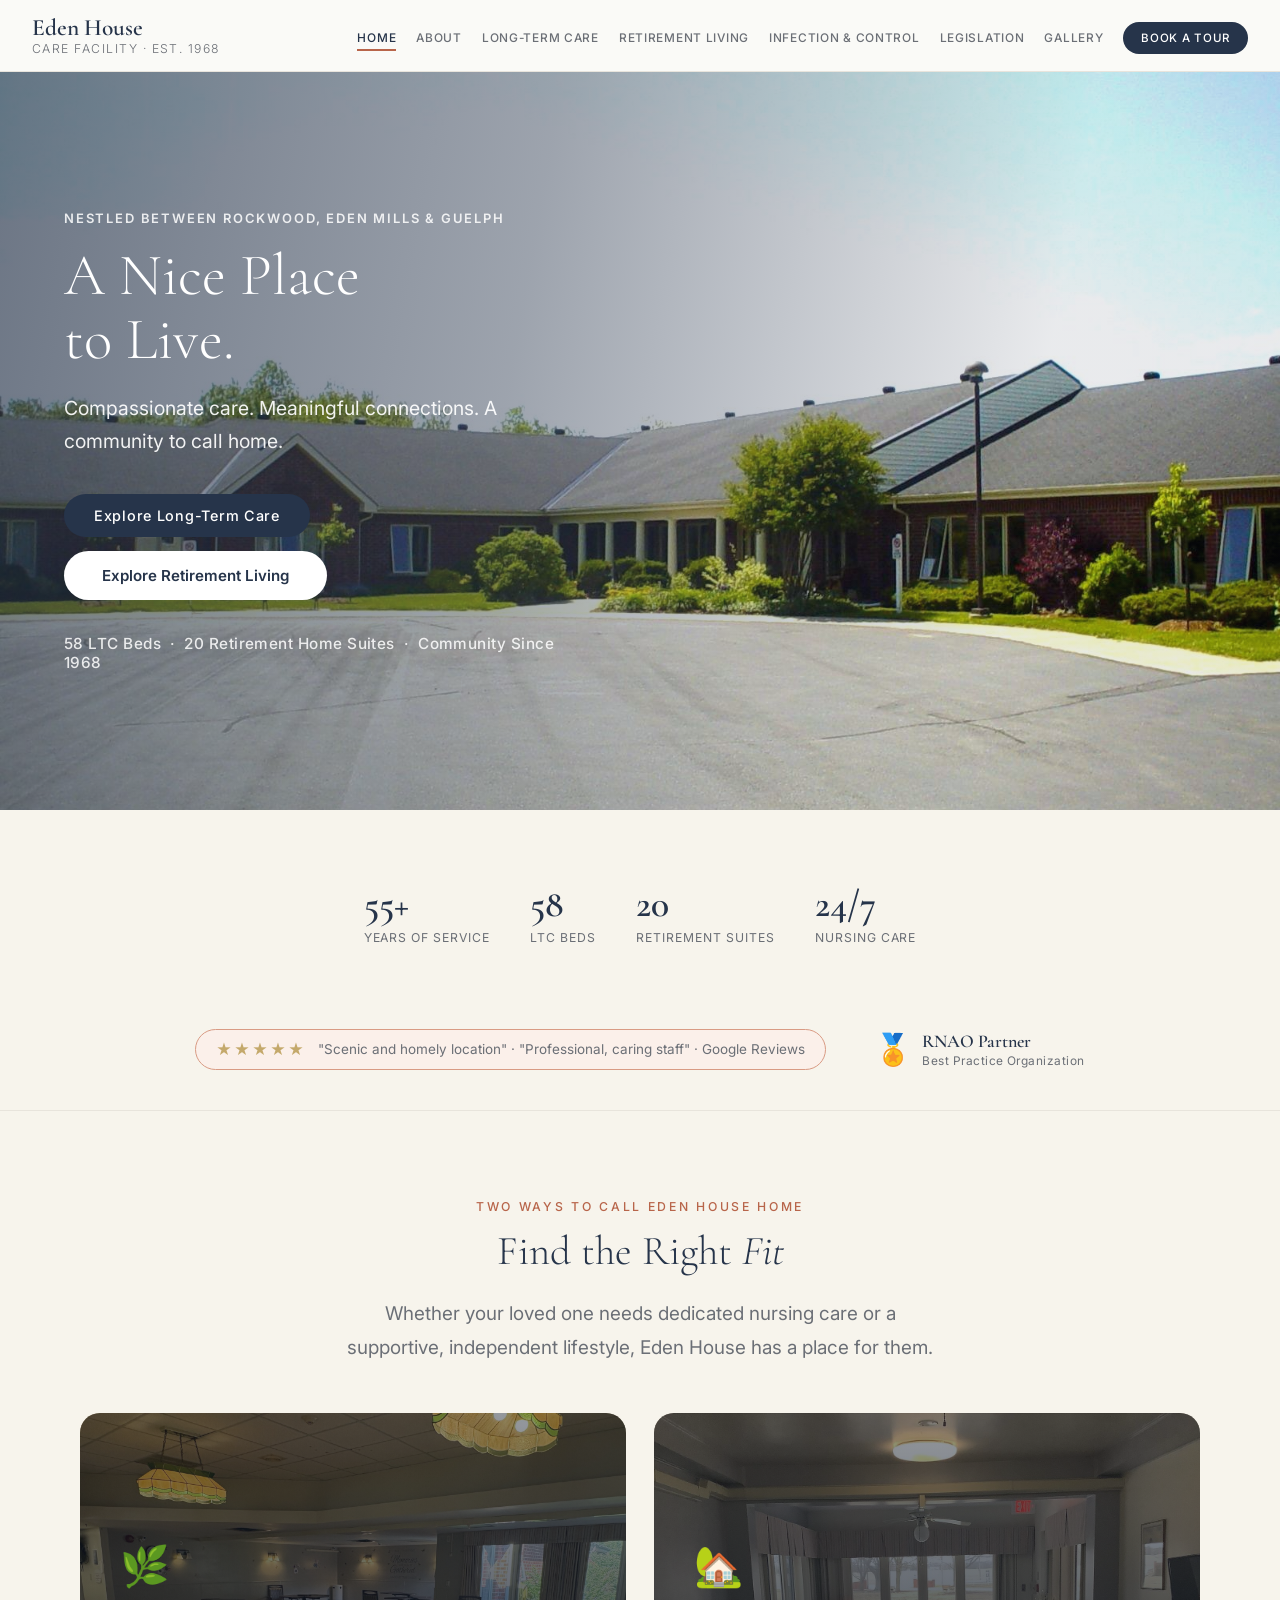
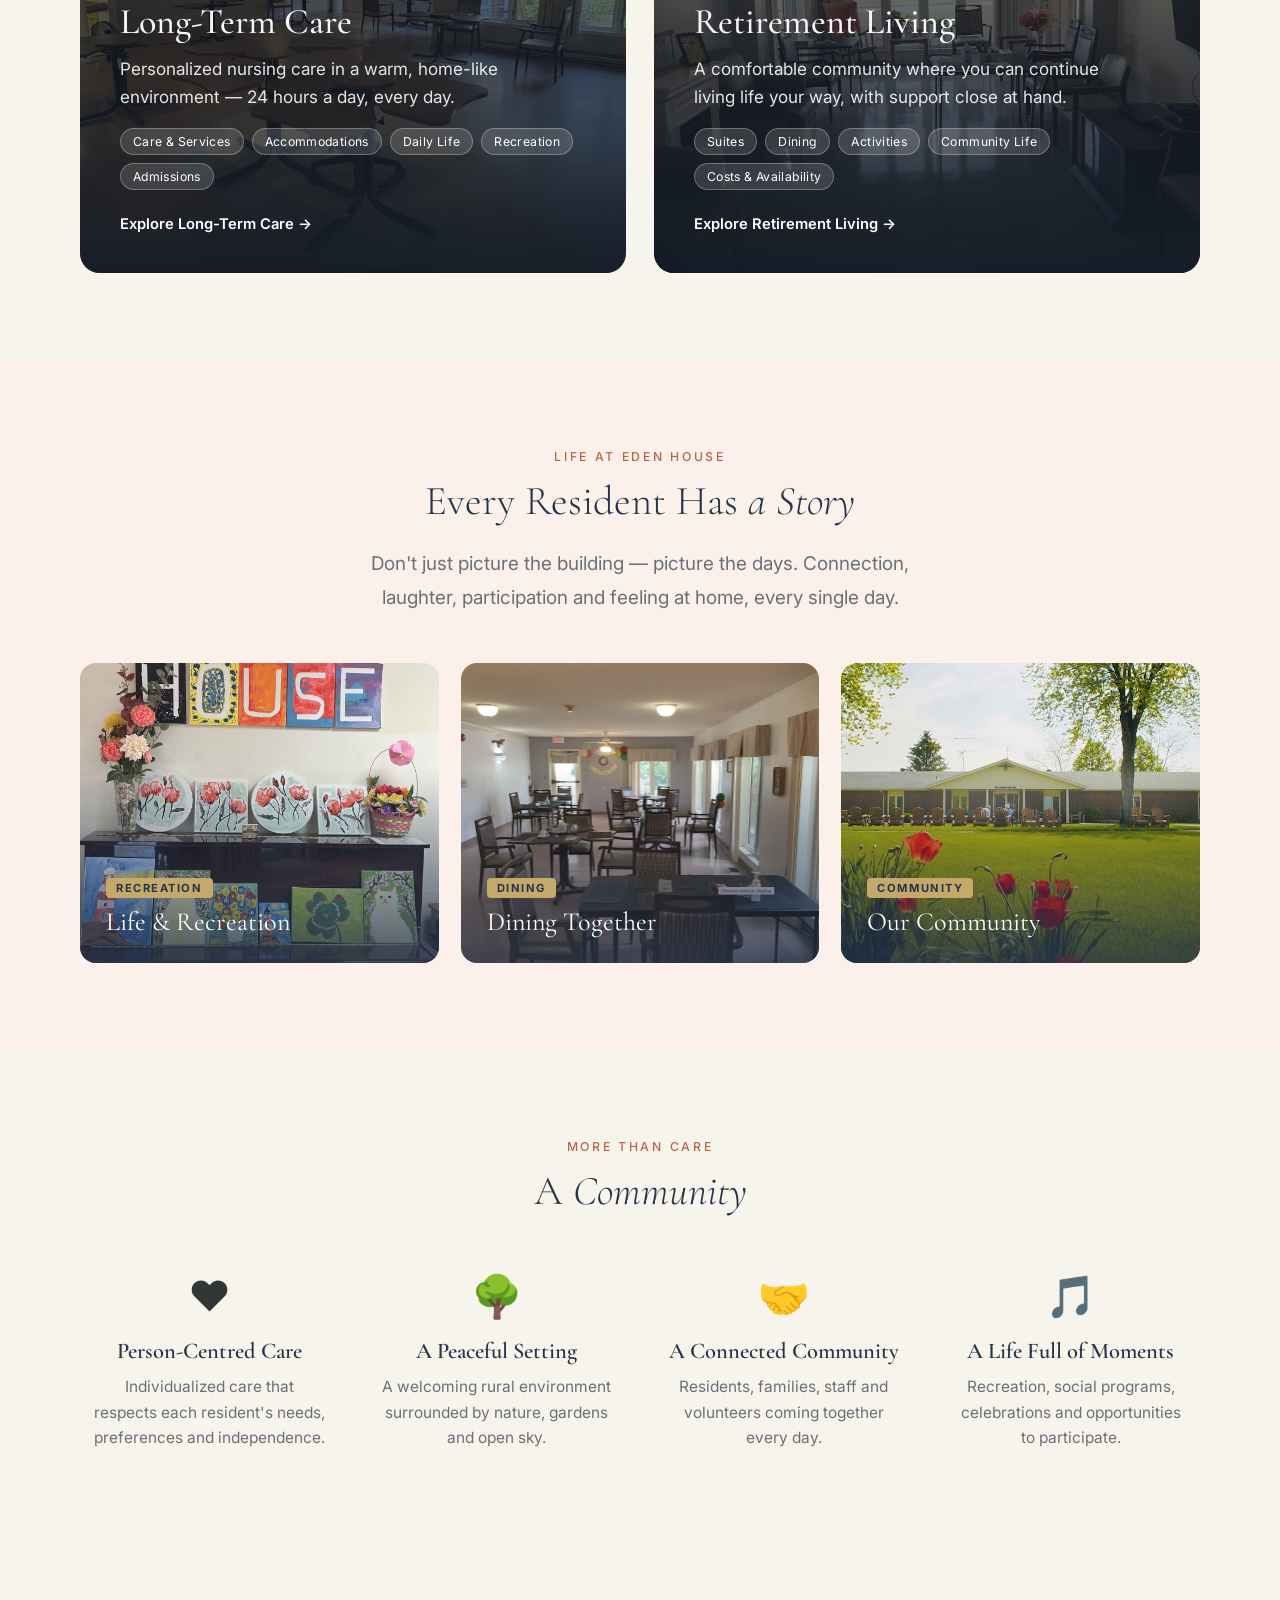
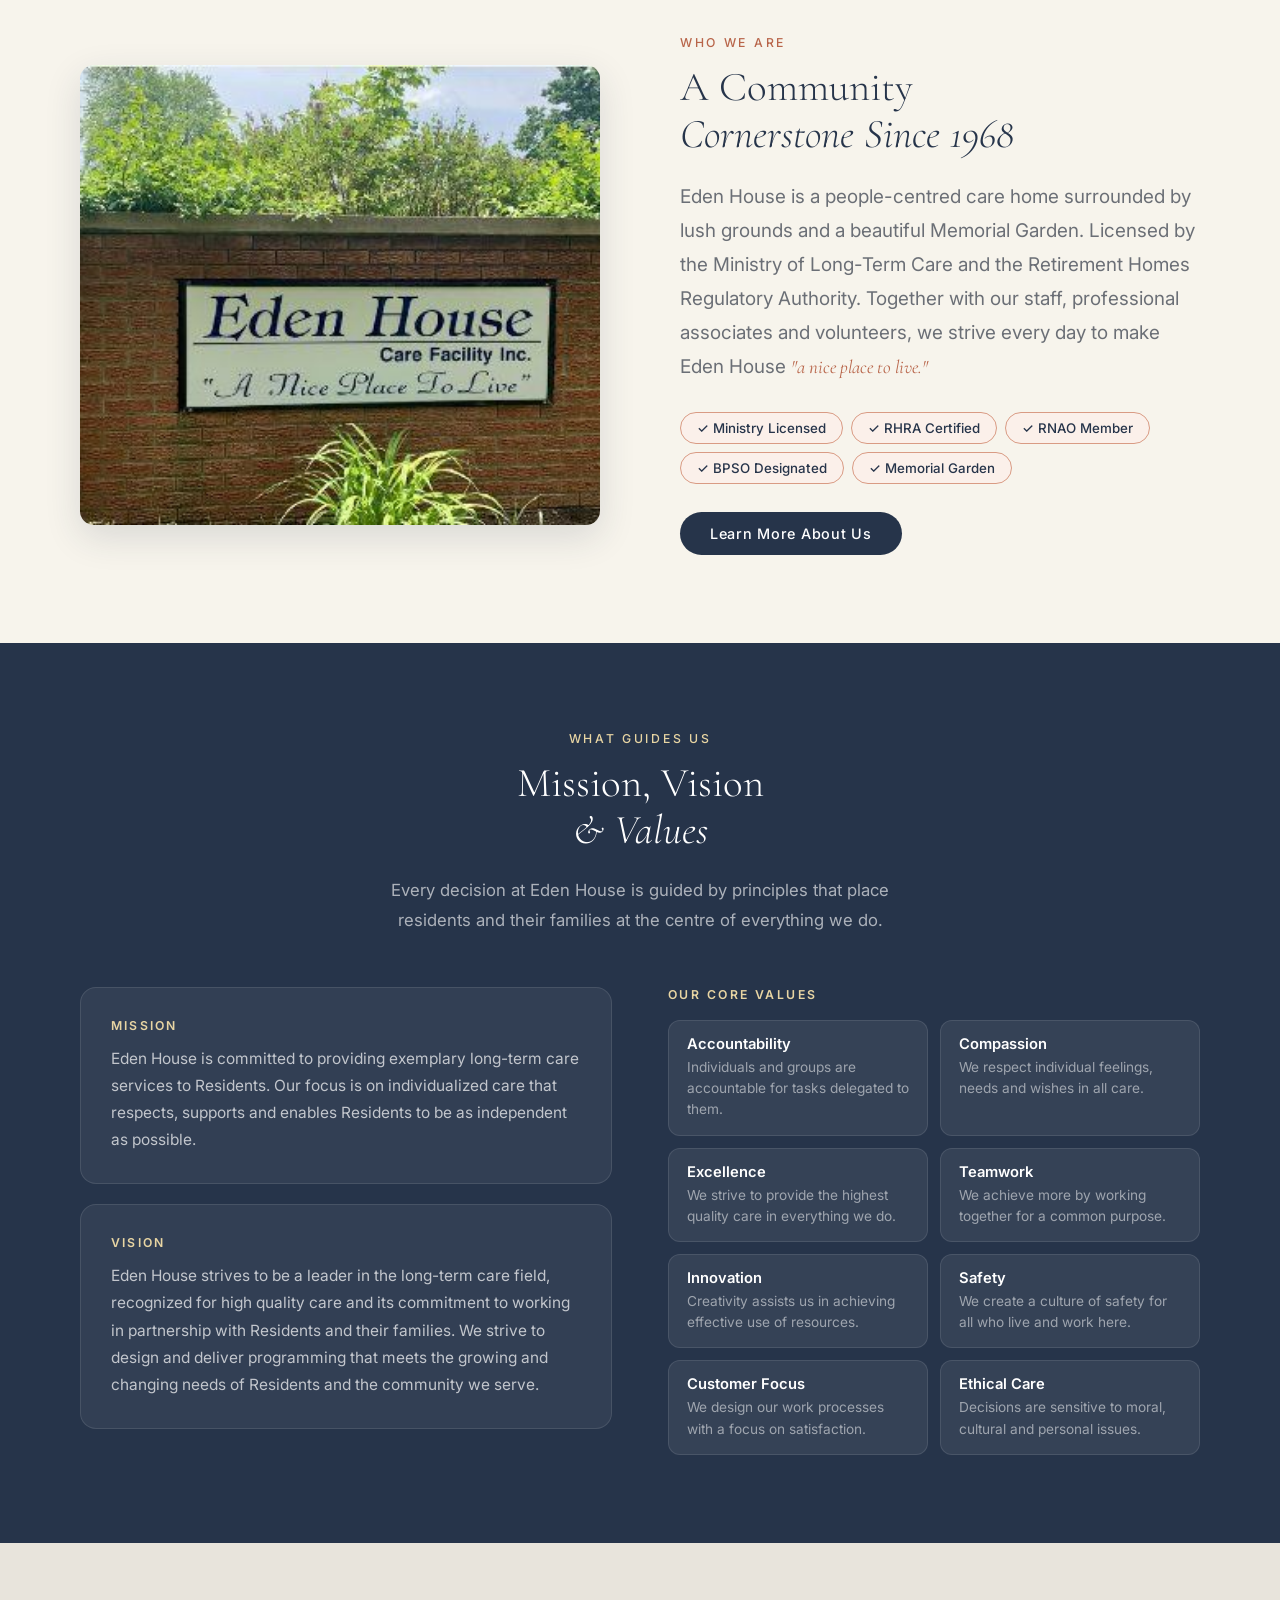
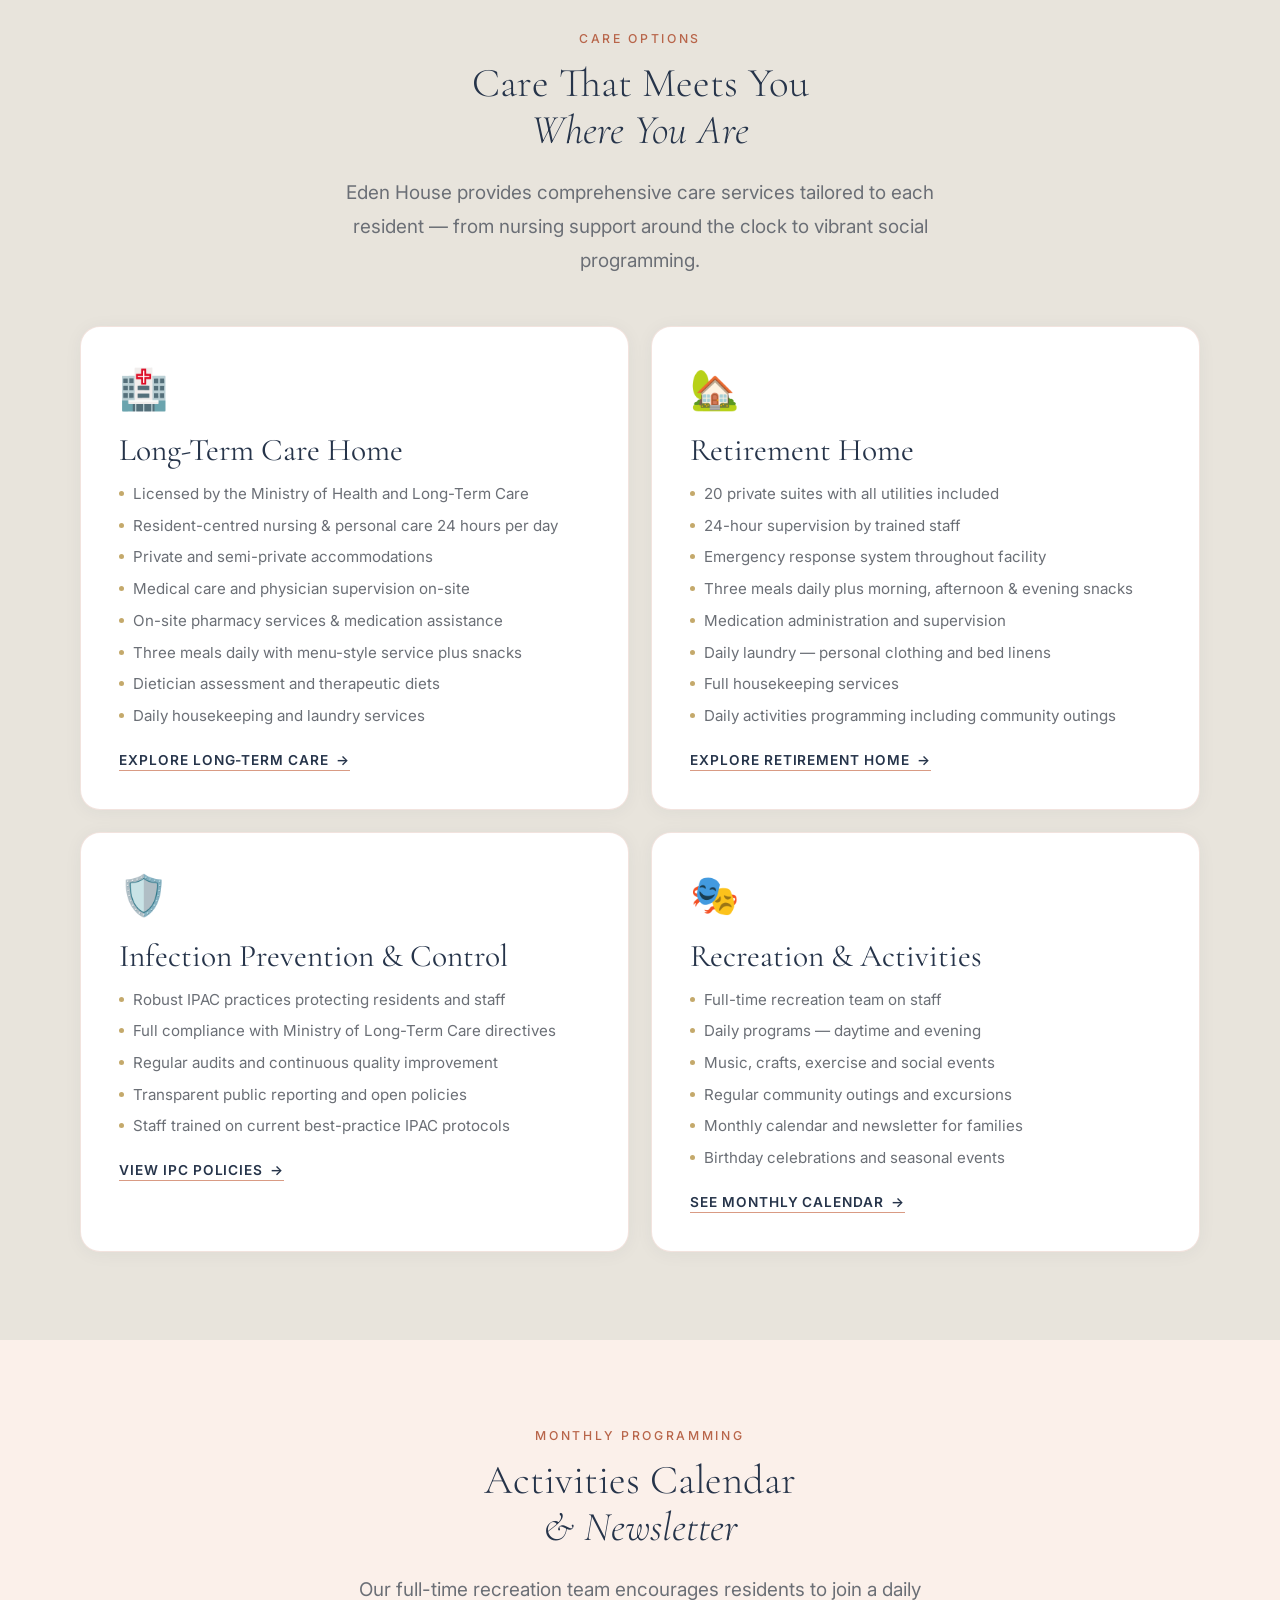
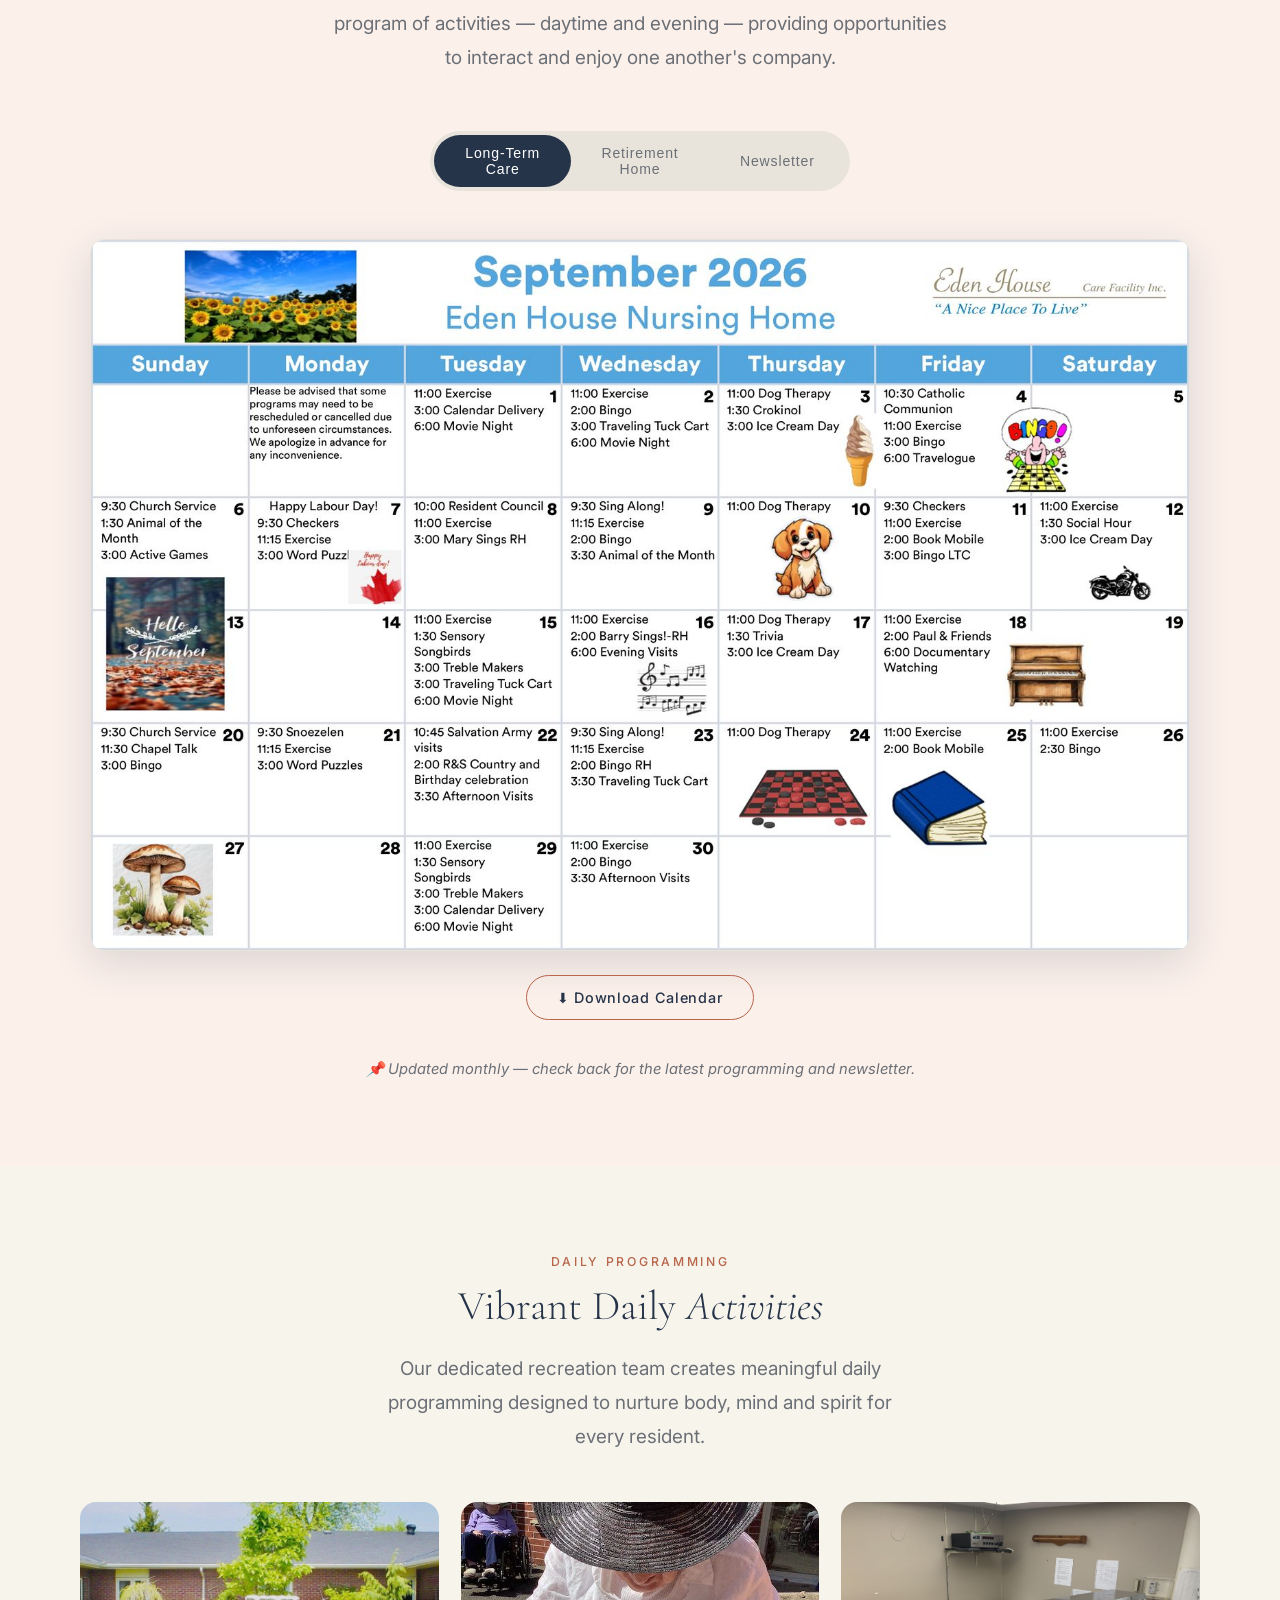
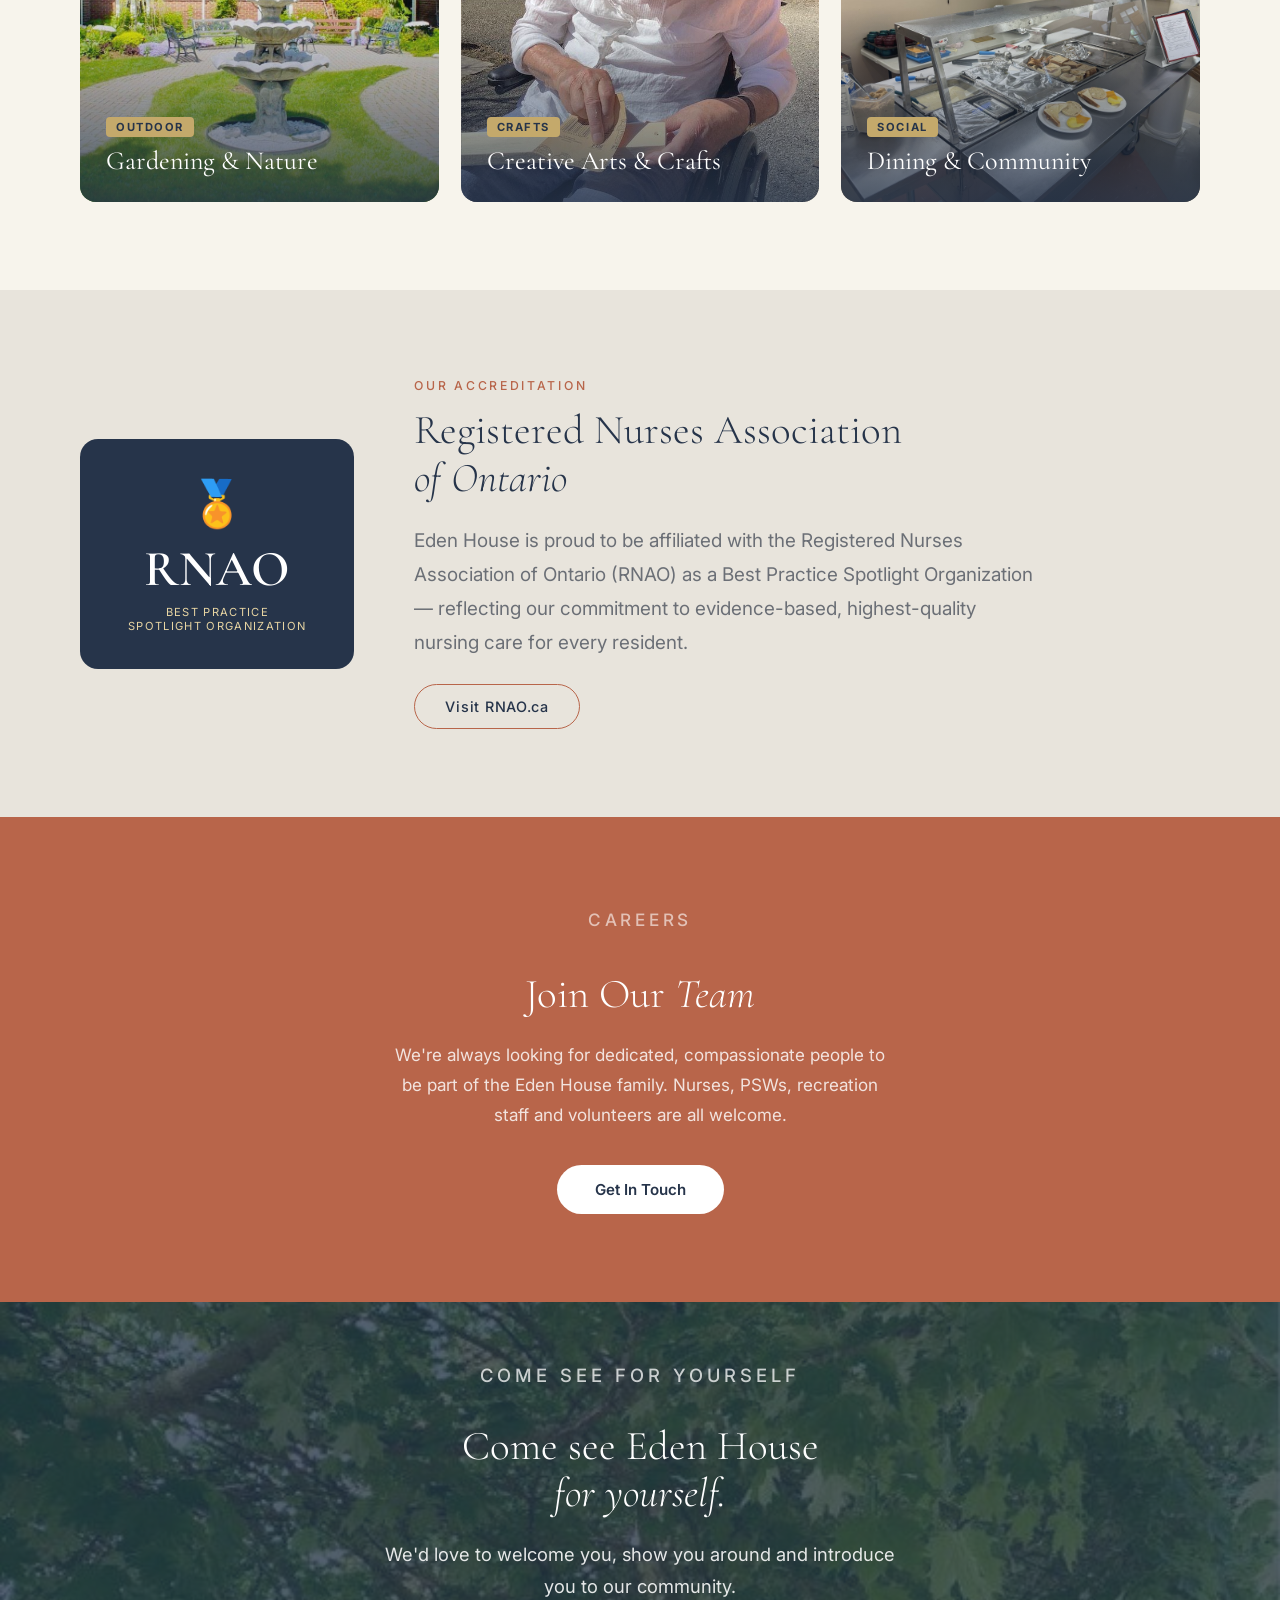
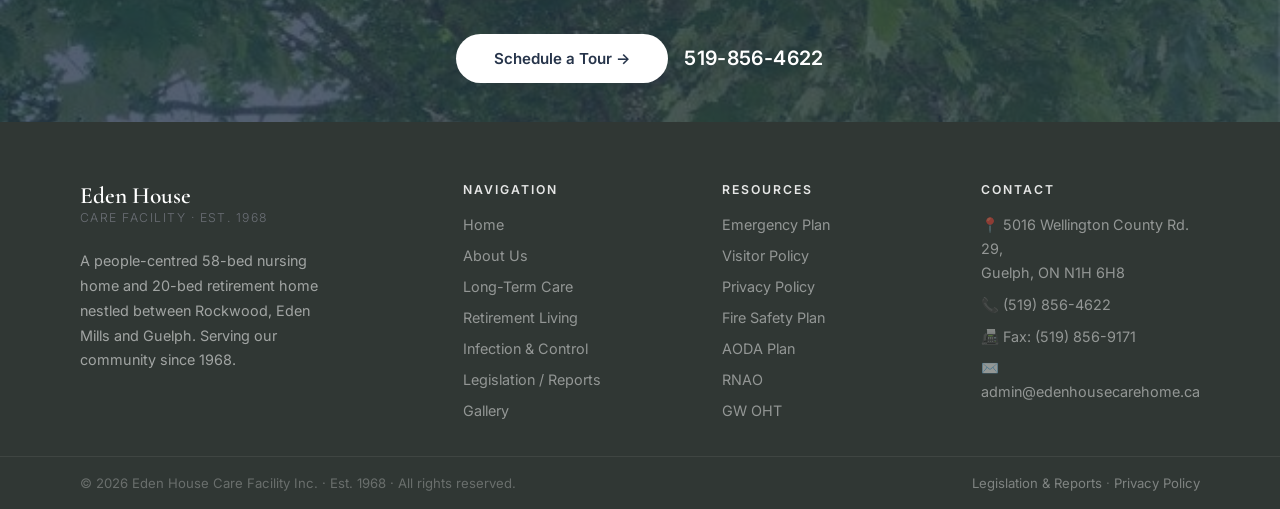
==== commit e3dc07cc: "Improve homepage choice-card text contrast, update Dining & Community image, expand gallery with 15 " ====
--- a/index.html
+++ b/index.html
@@ -89,10 +89,10 @@
 .choice-card { position: relative; border-radius: 20px; overflow: hidden; min-height: 460px; display: flex; align-items: flex-end; text-decoration: none; }
 .choice-card-bg { position: absolute; inset: 0; background-size: cover; background-position: center; transition: transform 0.5s; }
 .choice-card:hover .choice-card-bg { transform: scale(1.06); }
-.choice-card::before { content: ''; position: absolute; inset: 0; background: linear-gradient(180deg, rgba(38,52,74,0.15) 0%, rgba(38,52,74,0.92) 100%); z-index: 1; }
+.choice-card::before { content: ''; position: absolute; inset: 0; background: linear-gradient(180deg, rgba(20,28,40,0.45) 0%, rgba(20,28,40,0.97) 100%); z-index: 1; }
 .choice-card-content { position: relative; z-index: 2; padding: 40px; color: #fff; }
 .choice-card-icon { font-size: 2.2rem; margin-bottom: 10px; }
-.choice-card-title { font-family: 'Cormorant Garamond', serif; font-size: 2rem; font-weight: 500; margin-bottom: 12px; }
+.choice-card-title { font-family: 'Cormorant Garamond', serif; font-size: 2rem; font-weight: 500; margin-bottom: 12px; color: rgba(255,255,255,0.96); }
 .choice-card-desc { font-size: 0.95rem; color: rgba(255,255,255,0.88); line-height: 1.6; margin-bottom: 18px; max-width: 420px; }
 .choice-card-topics { display: flex; flex-wrap: wrap; gap: 8px; margin-bottom: 22px; }
 .choice-card-topics span { font-size: 0.68rem; letter-spacing: 0.03em; background: rgba(255,255,255,0.14); border: 1px solid rgba(255,255,255,0.28); padding: 5px 12px; border-radius: 30px; color: #fff; }
@@ -479,7 +479,7 @@
       <div class="act-overlay"><span class="act-tag">Crafts</span><span class="act-name">Creative Arts &amp; Crafts</span></div>
     </div>
     <div class="act-card reveal" style="transition-delay:0.15s">
-      <div class="act-bg" style="background-image:url('assets/site/memories-gathered-wall.jpg')"></div>
+      <div class="act-bg" style="background-image:url('assets/site/kitchen-meal-service.jpg')"></div>
       <div class="act-overlay"><span class="act-tag">Social</span><span class="act-name">Dining &amp; Community</span></div>
     </div>
   </div>
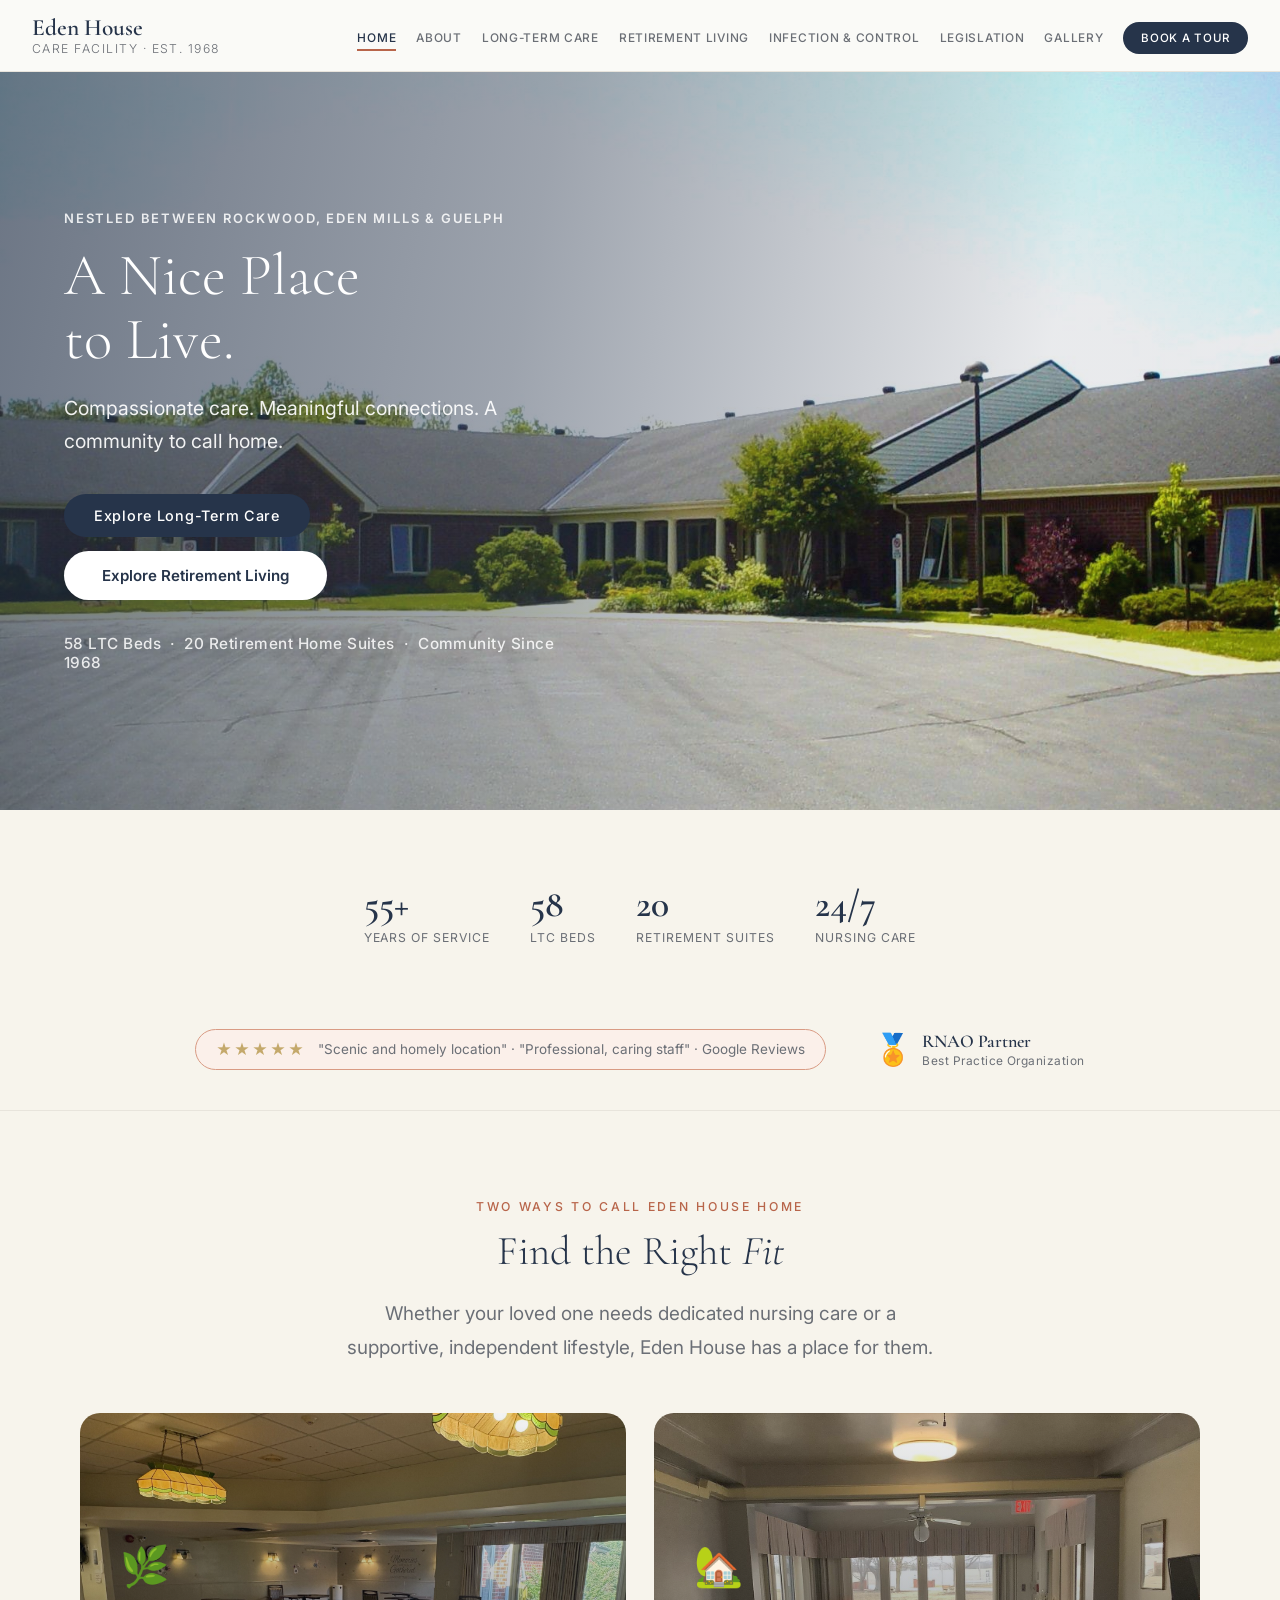
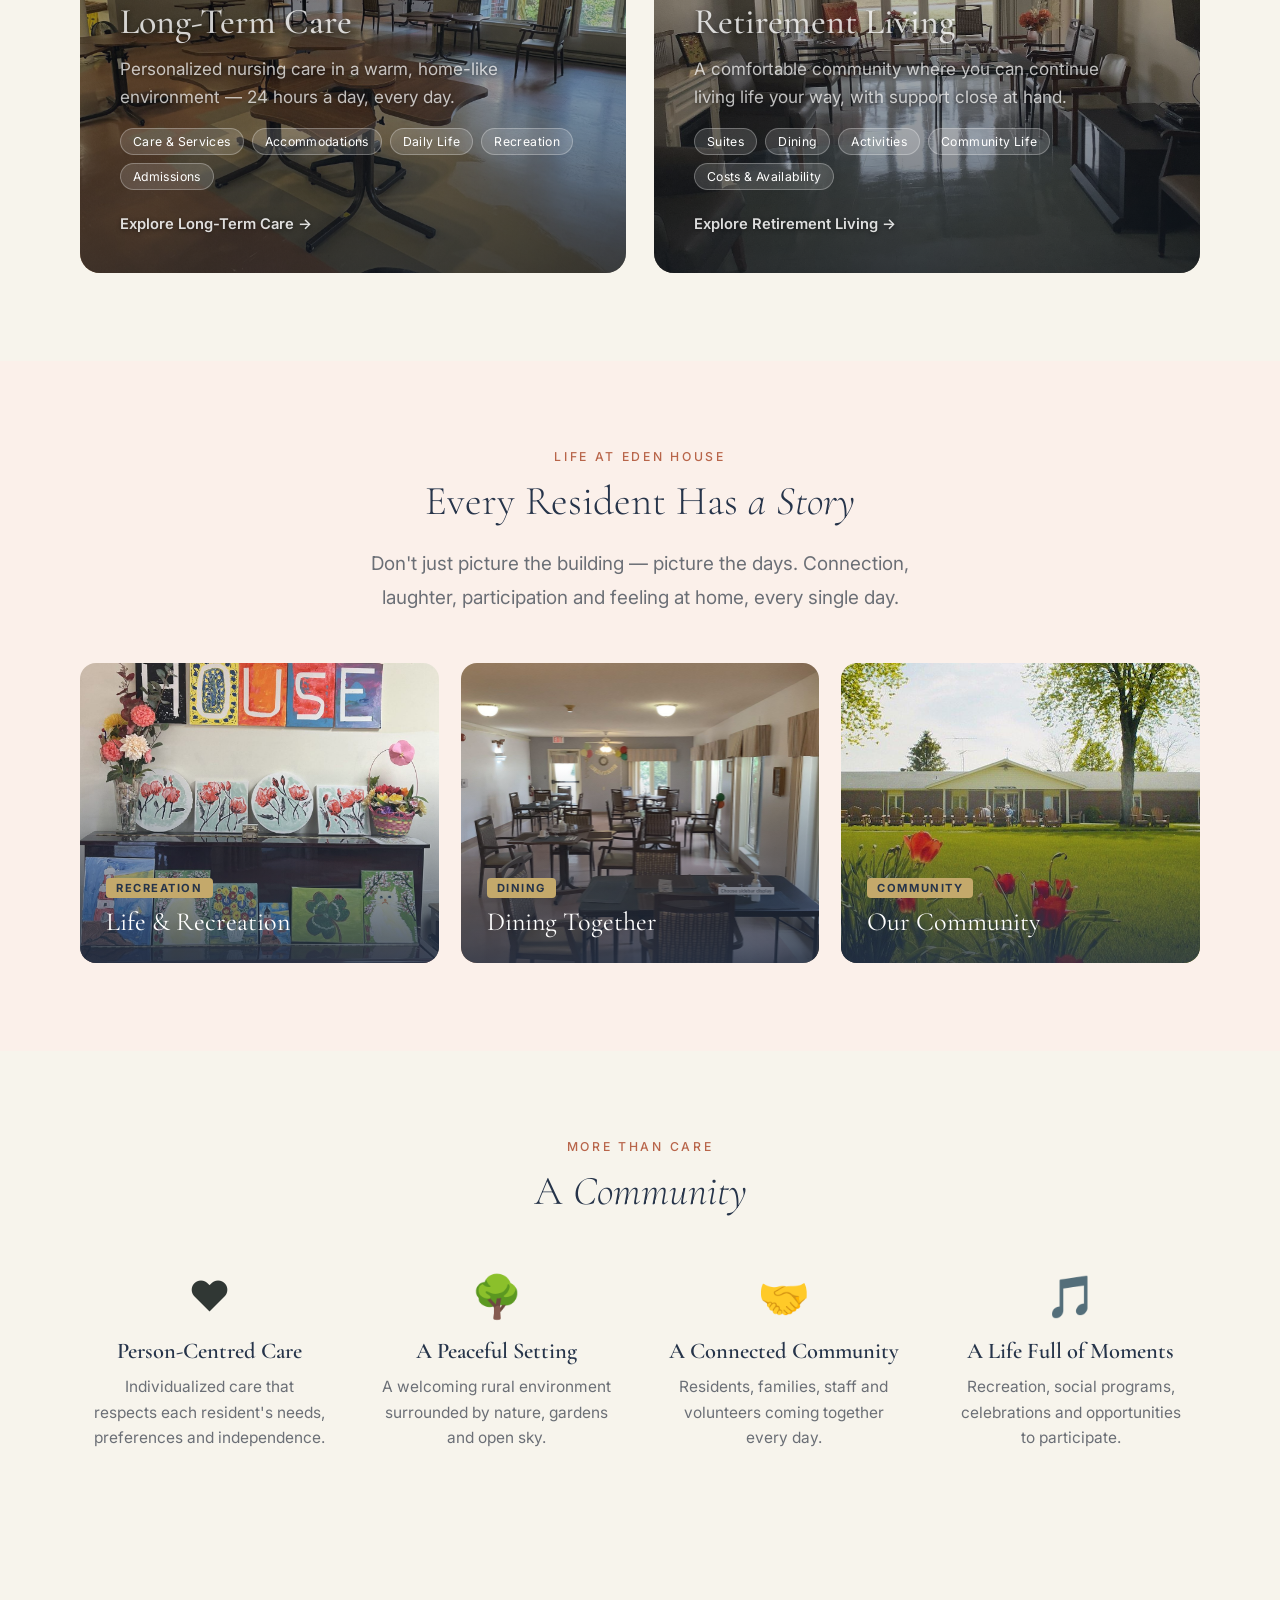
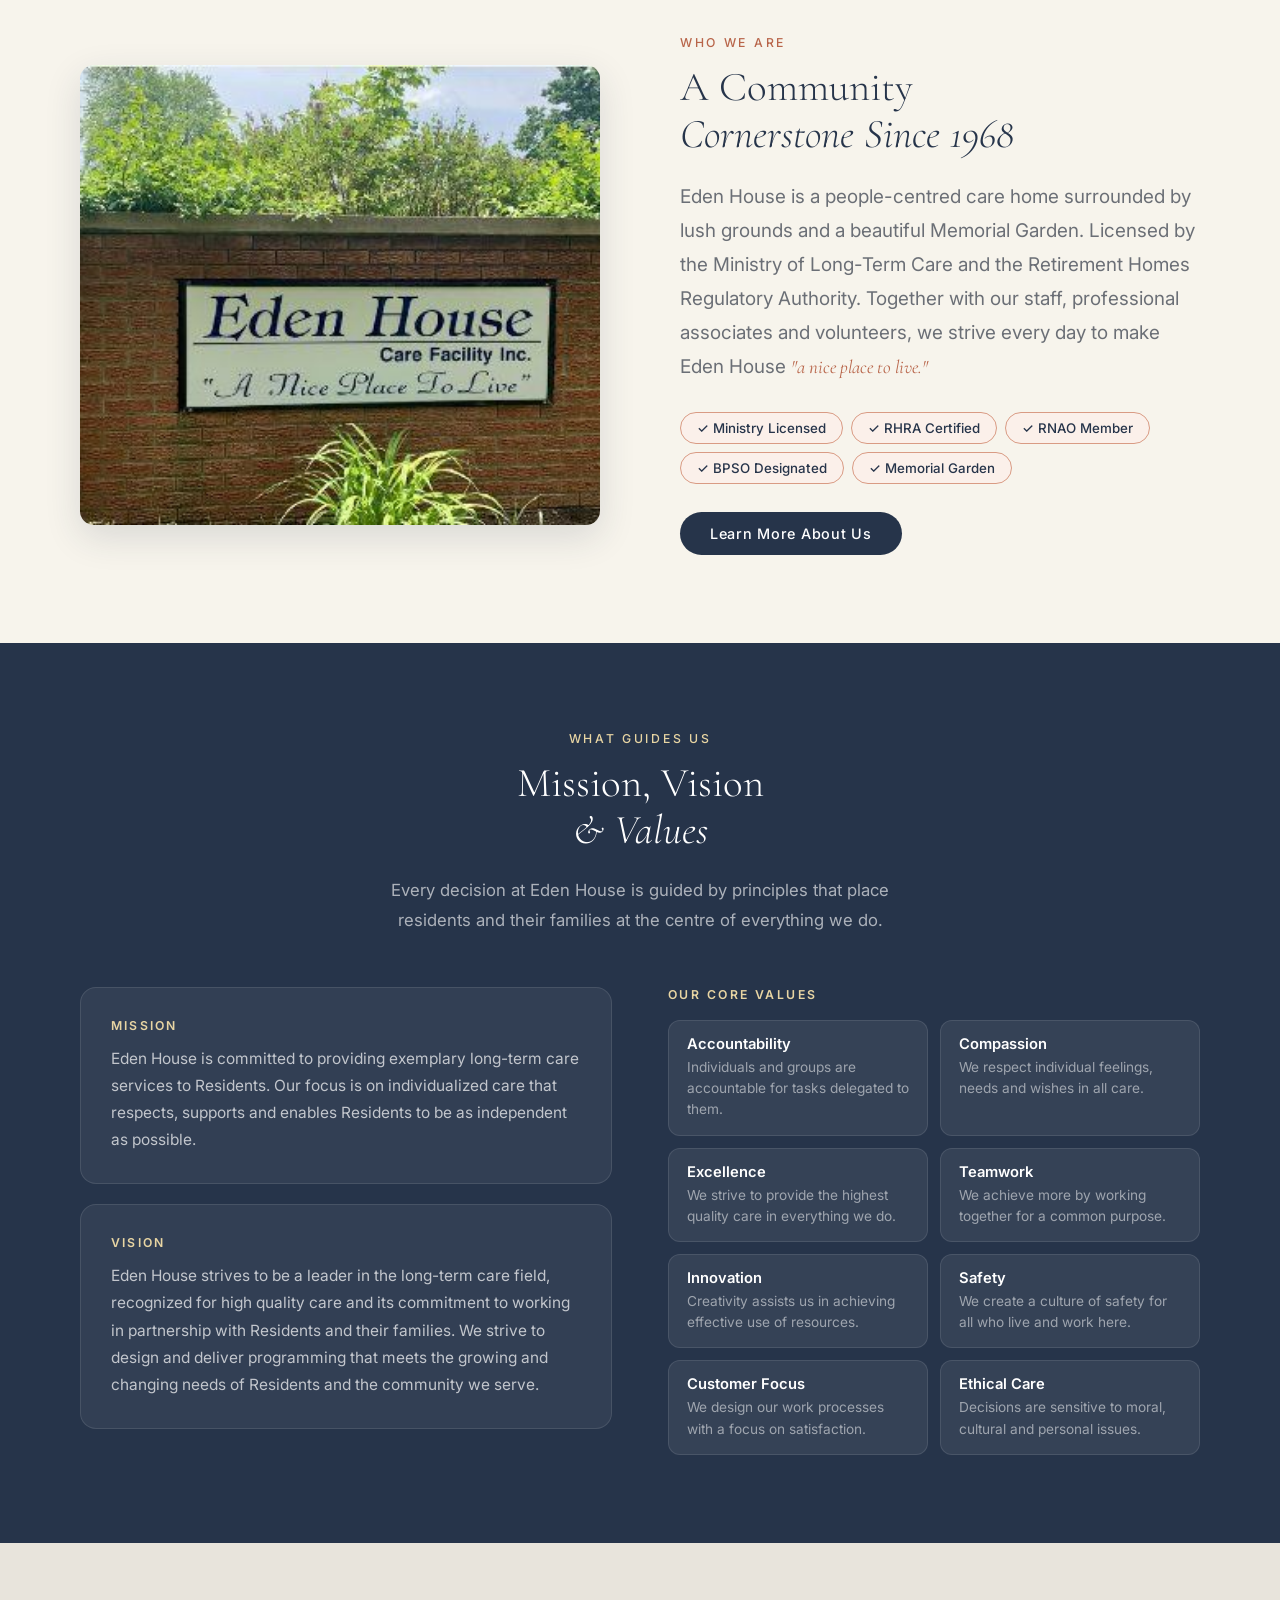
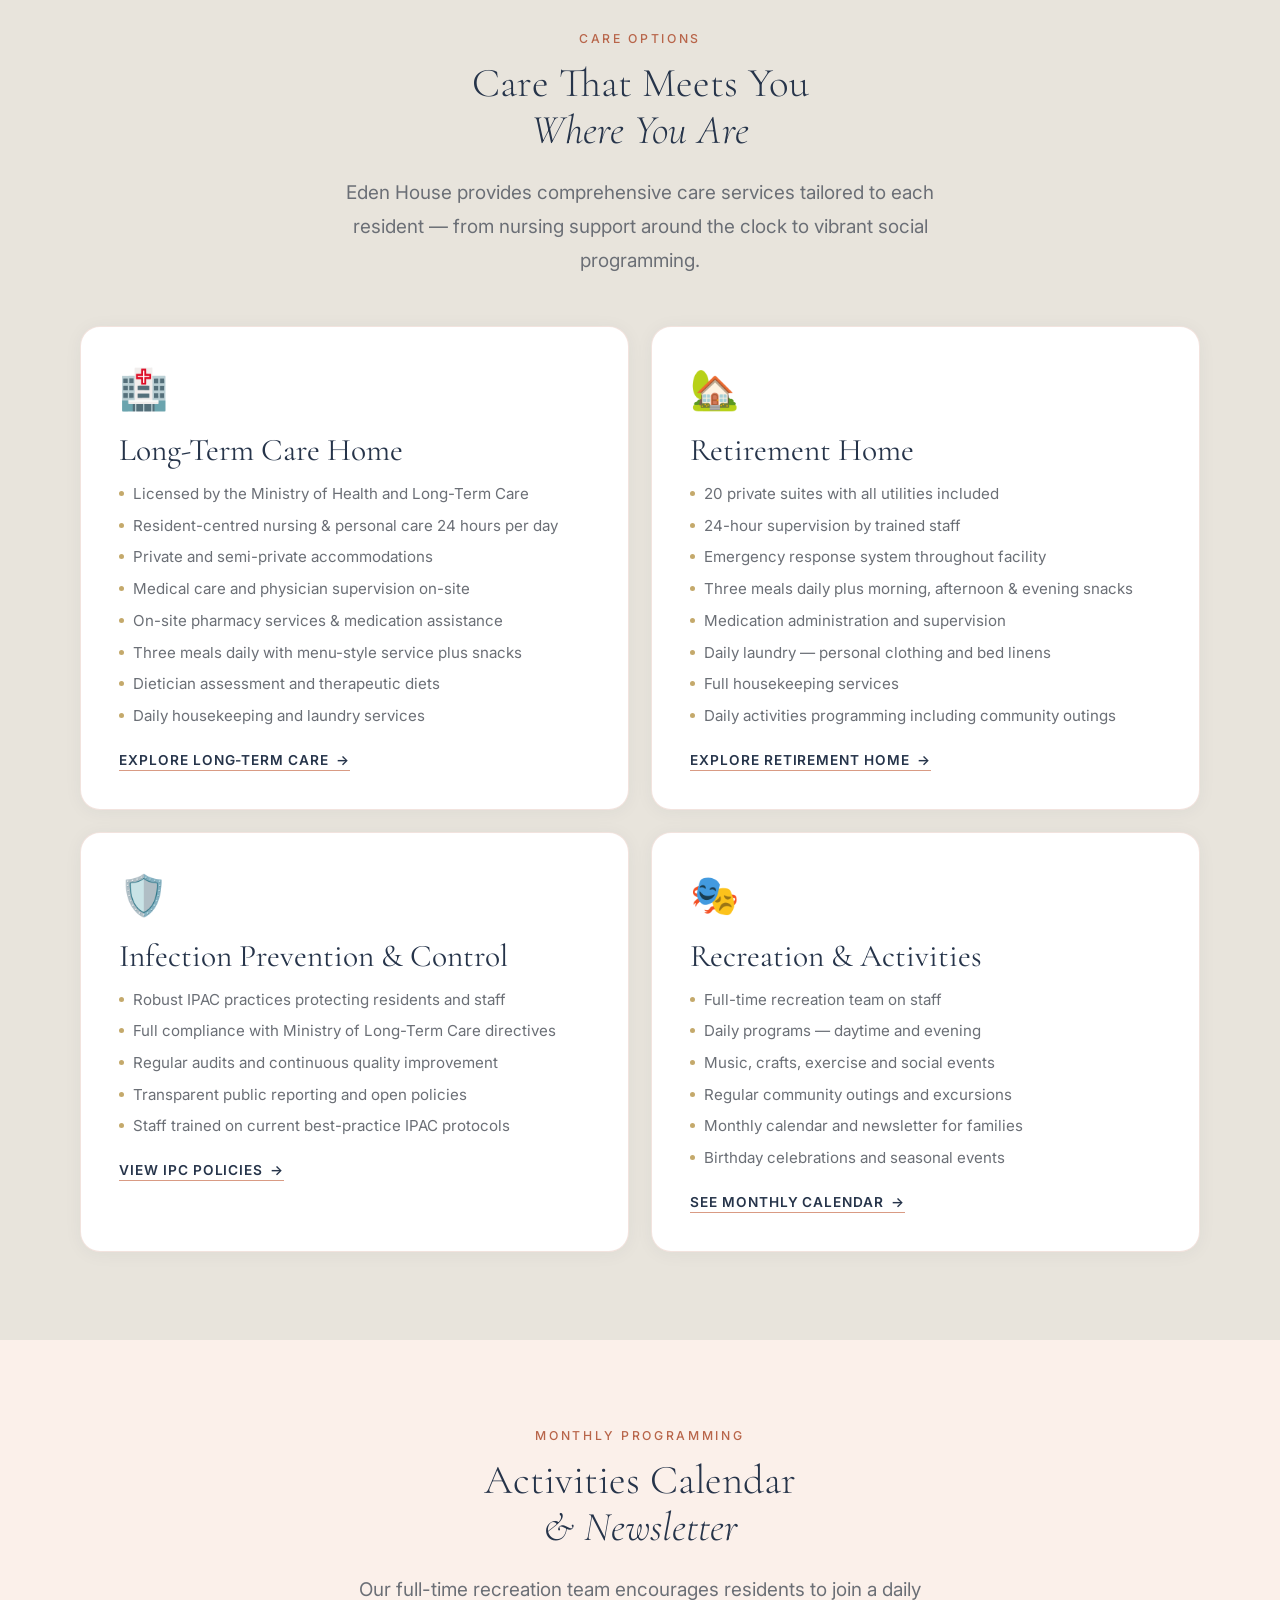
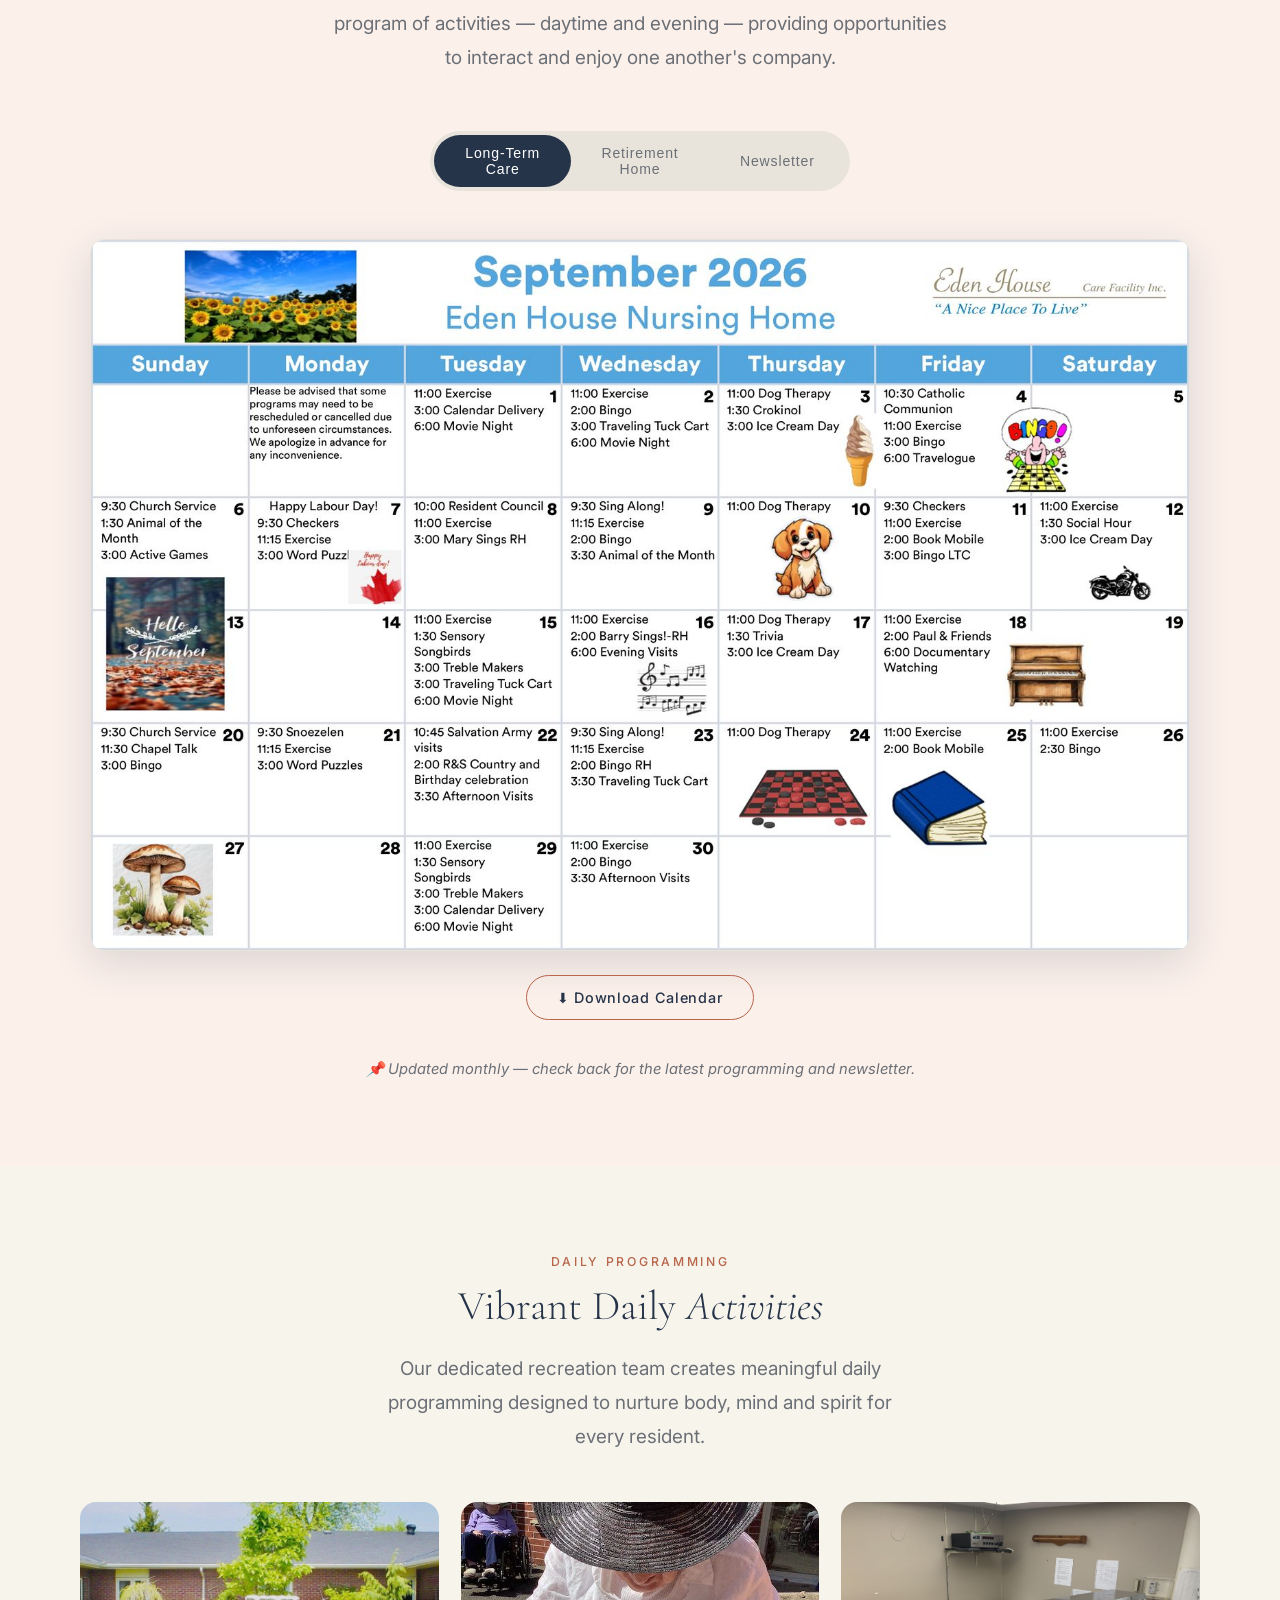
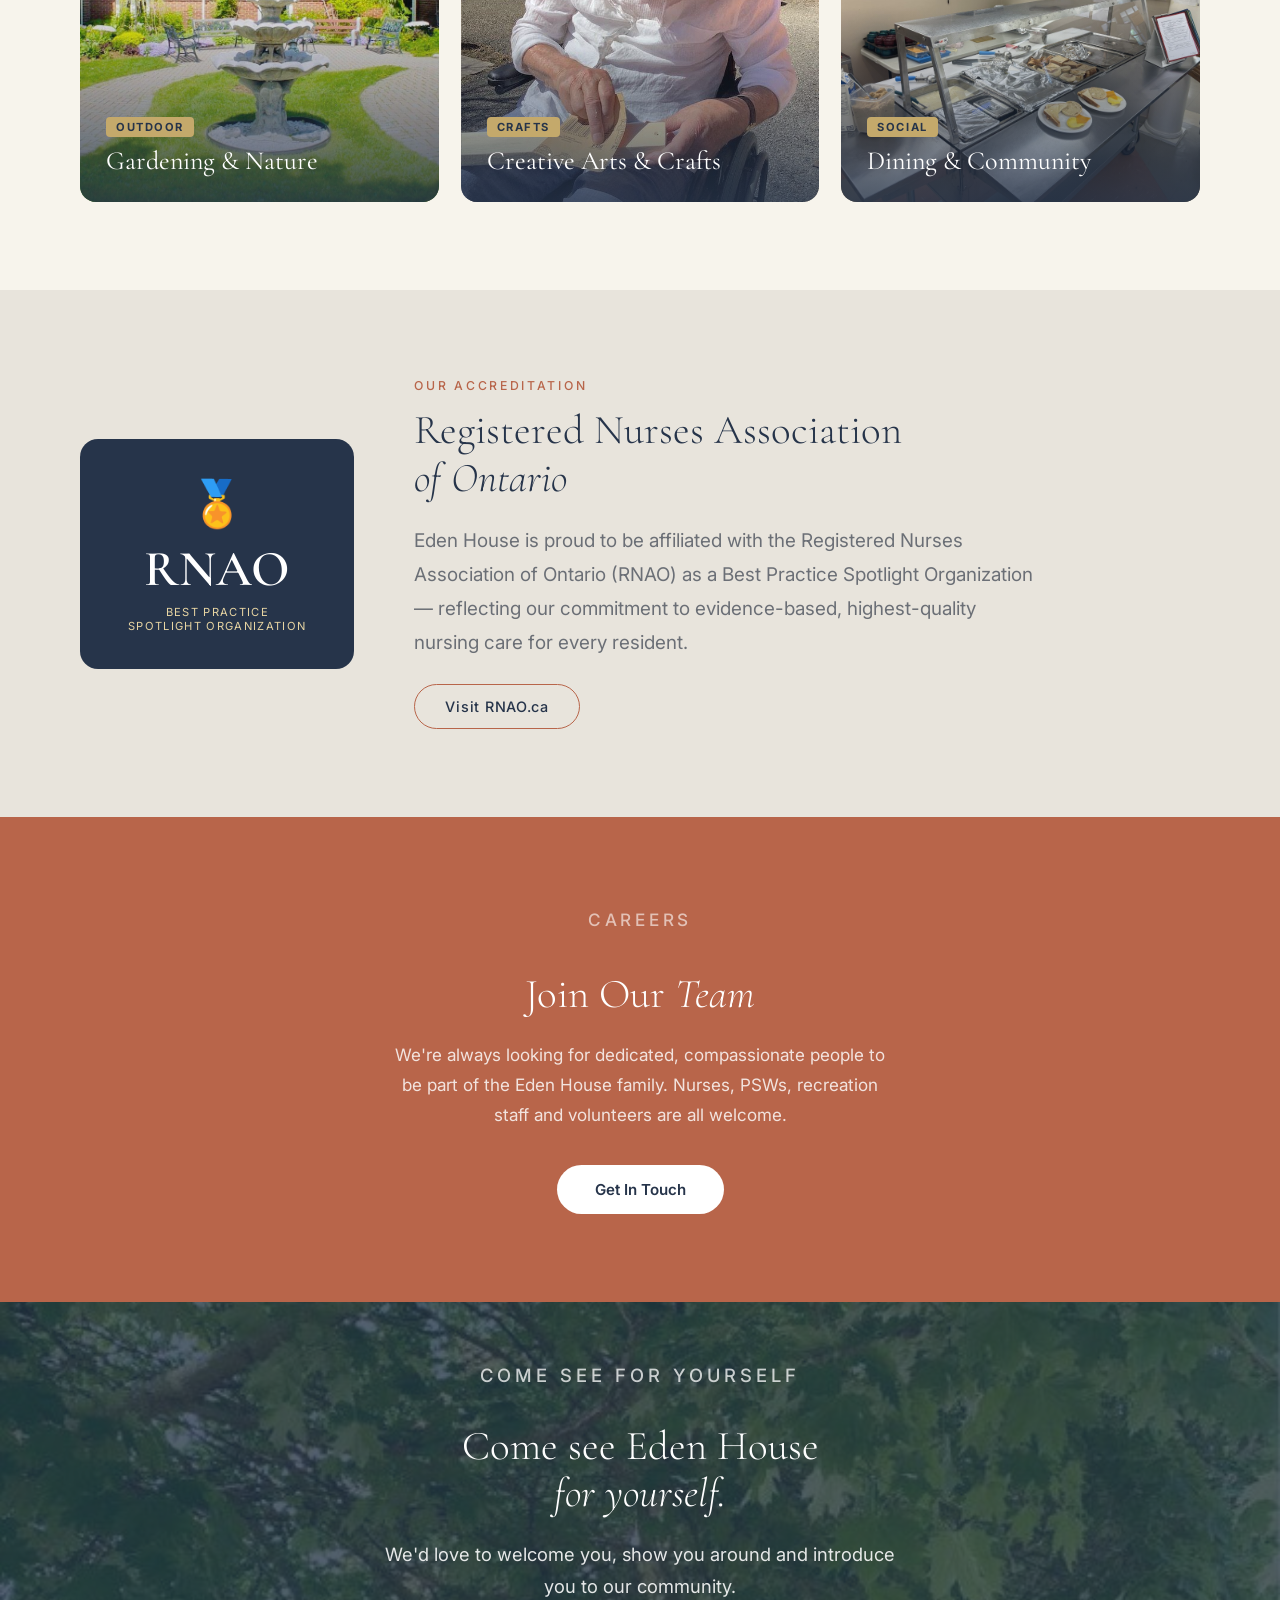
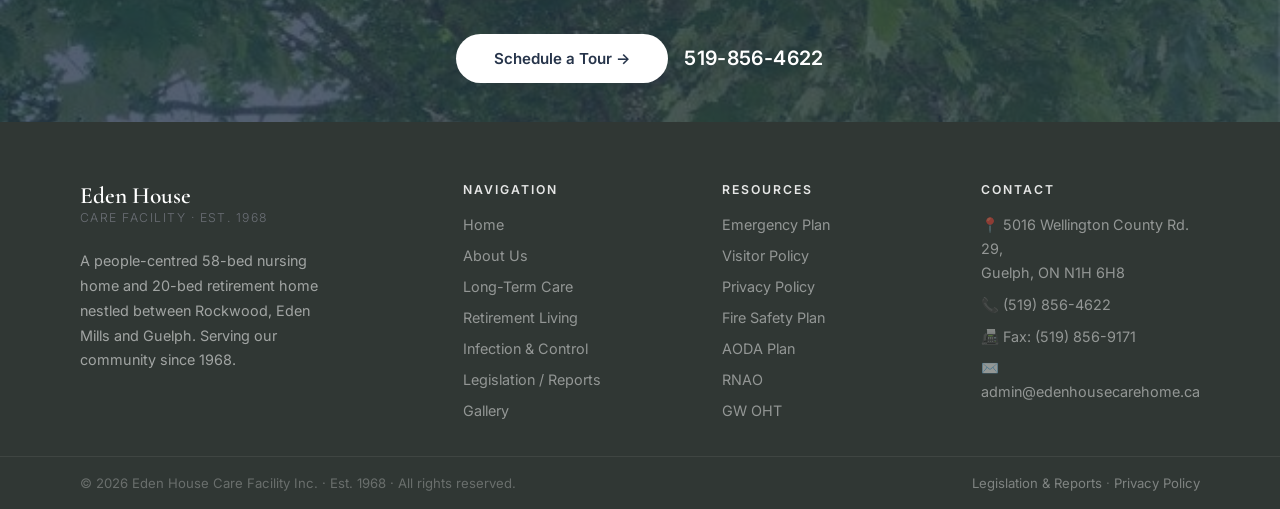
==== commit 171eaf0d: "Brighten homepage choice-card images with softer text, update about-page third image, add award to l" ====
--- a/index.html
+++ b/index.html
@@ -89,14 +89,14 @@
 .choice-card { position: relative; border-radius: 20px; overflow: hidden; min-height: 460px; display: flex; align-items: flex-end; text-decoration: none; }
 .choice-card-bg { position: absolute; inset: 0; background-size: cover; background-position: center; transition: transform 0.5s; }
 .choice-card:hover .choice-card-bg { transform: scale(1.06); }
-.choice-card::before { content: ''; position: absolute; inset: 0; background: linear-gradient(180deg, rgba(20,28,40,0.45) 0%, rgba(20,28,40,0.97) 100%); z-index: 1; }
+.choice-card::before { content: ''; position: absolute; inset: 0; background: linear-gradient(180deg, rgba(20,28,40,0.05) 0%, rgba(20,28,40,0.65) 100%); z-index: 1; }
 .choice-card-content { position: relative; z-index: 2; padding: 40px; color: #fff; }
 .choice-card-icon { font-size: 2.2rem; margin-bottom: 10px; }
-.choice-card-title { font-family: 'Cormorant Garamond', serif; font-size: 2rem; font-weight: 500; margin-bottom: 12px; color: rgba(255,255,255,0.96); }
-.choice-card-desc { font-size: 0.95rem; color: rgba(255,255,255,0.88); line-height: 1.6; margin-bottom: 18px; max-width: 420px; }
+.choice-card-title { font-family: 'Cormorant Garamond', serif; font-size: 2rem; font-weight: 500; margin-bottom: 12px; color: rgba(255,255,255,0.8); text-shadow: 0 2px 6px rgba(0,0,0,0.55); }
+.choice-card-desc { font-size: 0.95rem; color: rgba(255,255,255,0.72); line-height: 1.6; margin-bottom: 18px; max-width: 420px; text-shadow: 0 1px 4px rgba(0,0,0,0.5); }
 .choice-card-topics { display: flex; flex-wrap: wrap; gap: 8px; margin-bottom: 22px; }
 .choice-card-topics span { font-size: 0.68rem; letter-spacing: 0.03em; background: rgba(255,255,255,0.14); border: 1px solid rgba(255,255,255,0.28); padding: 5px 12px; border-radius: 30px; color: #fff; }
-.choice-card-cta { font-size: 0.82rem; font-weight: 600; color: #fff; display: inline-flex; align-items: center; gap: 8px; }
+.choice-card-cta { font-size: 0.82rem; font-weight: 600; color: rgba(255,255,255,0.85); display: inline-flex; align-items: center; gap: 8px; text-shadow: 0 1px 4px rgba(0,0,0,0.5); }
 
 /* ── WHY EDEN HOUSE ── */
 .why-grid { display: grid; grid-template-columns: repeat(4,1fr); gap: 28px; margin-top: 48px; }
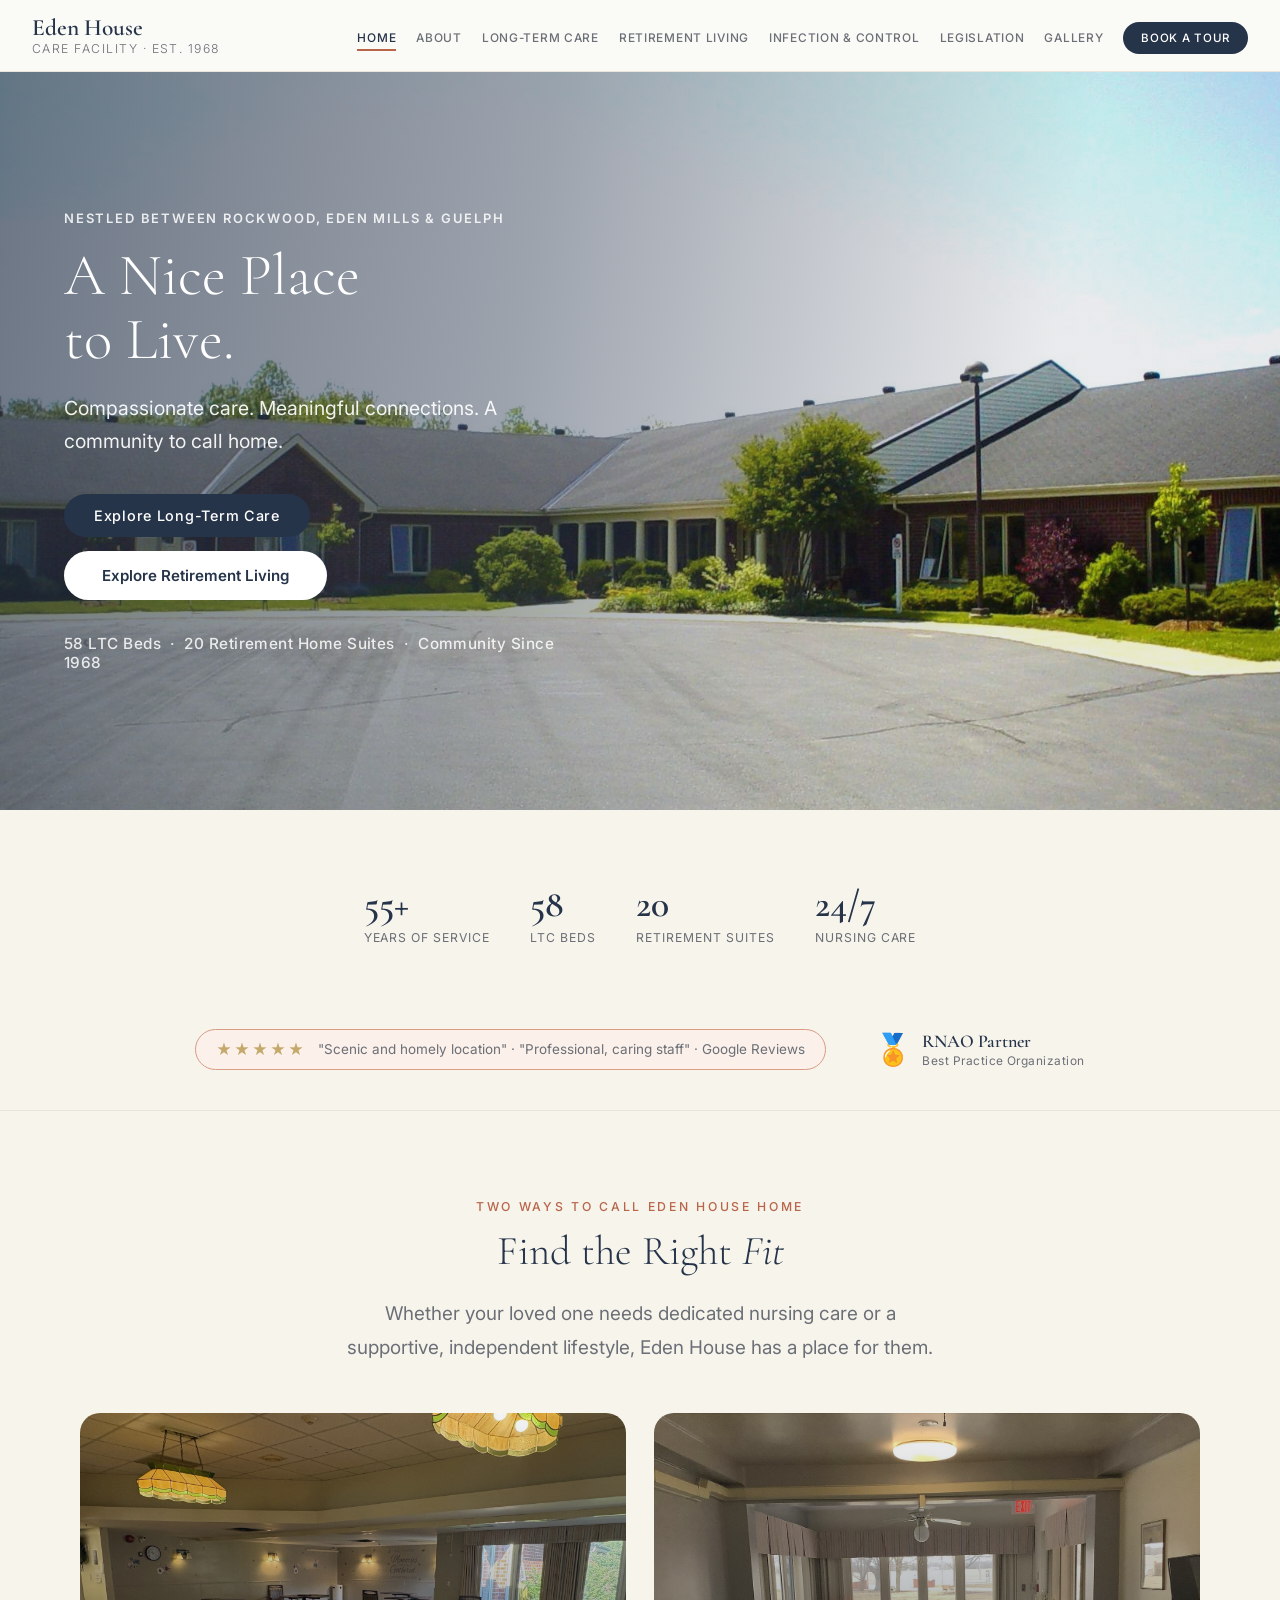
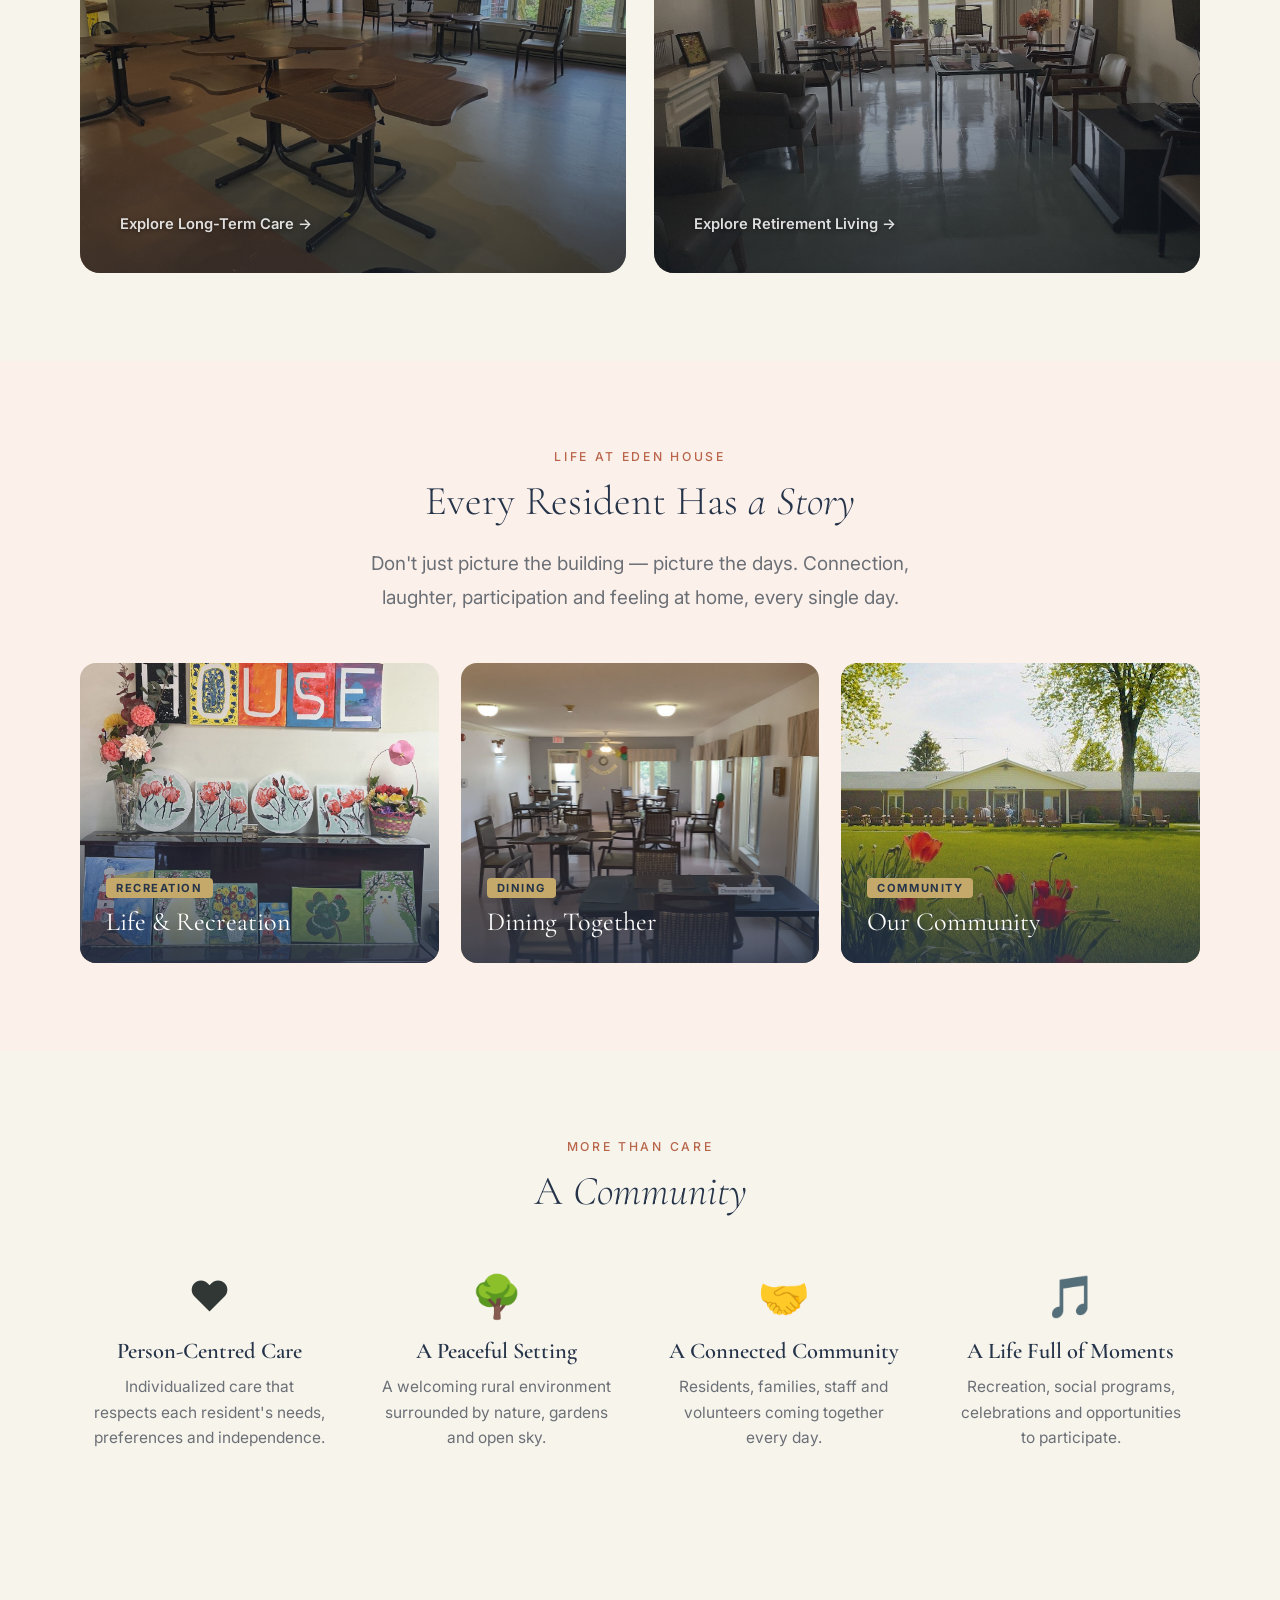
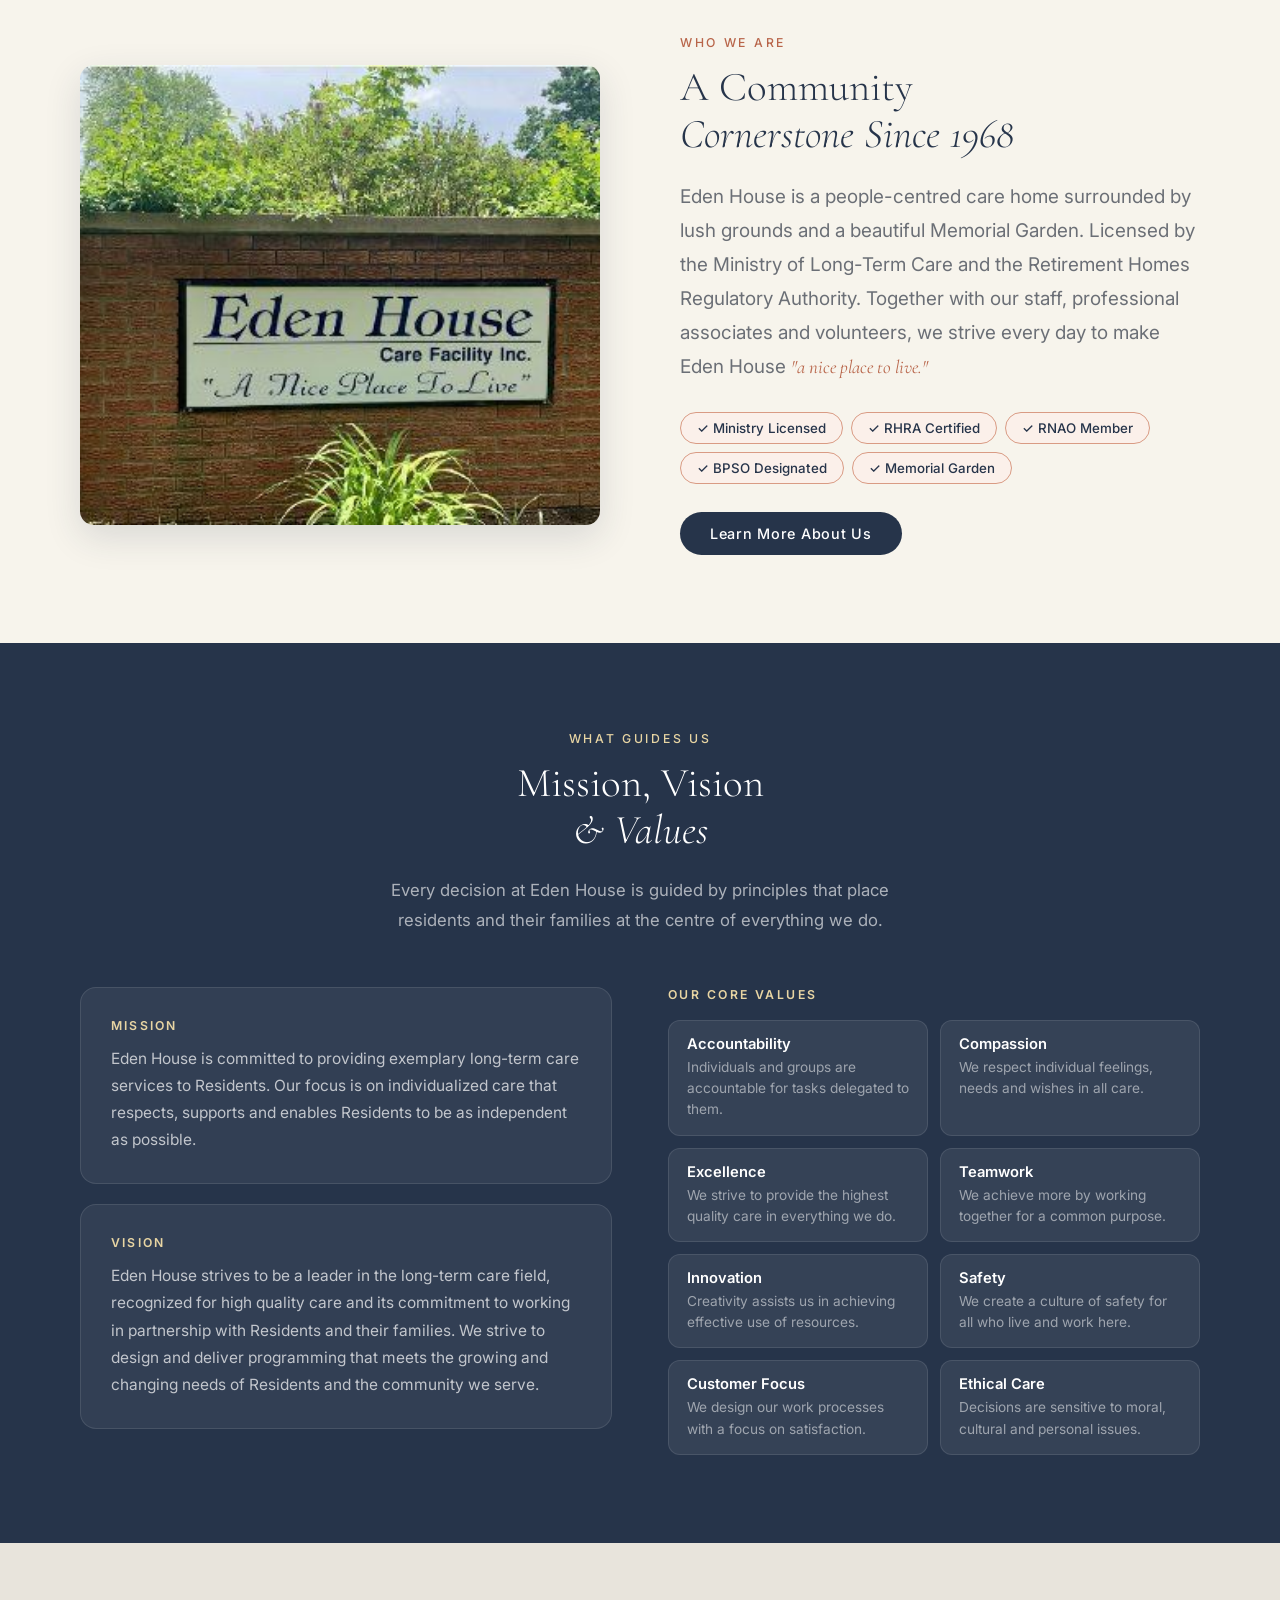
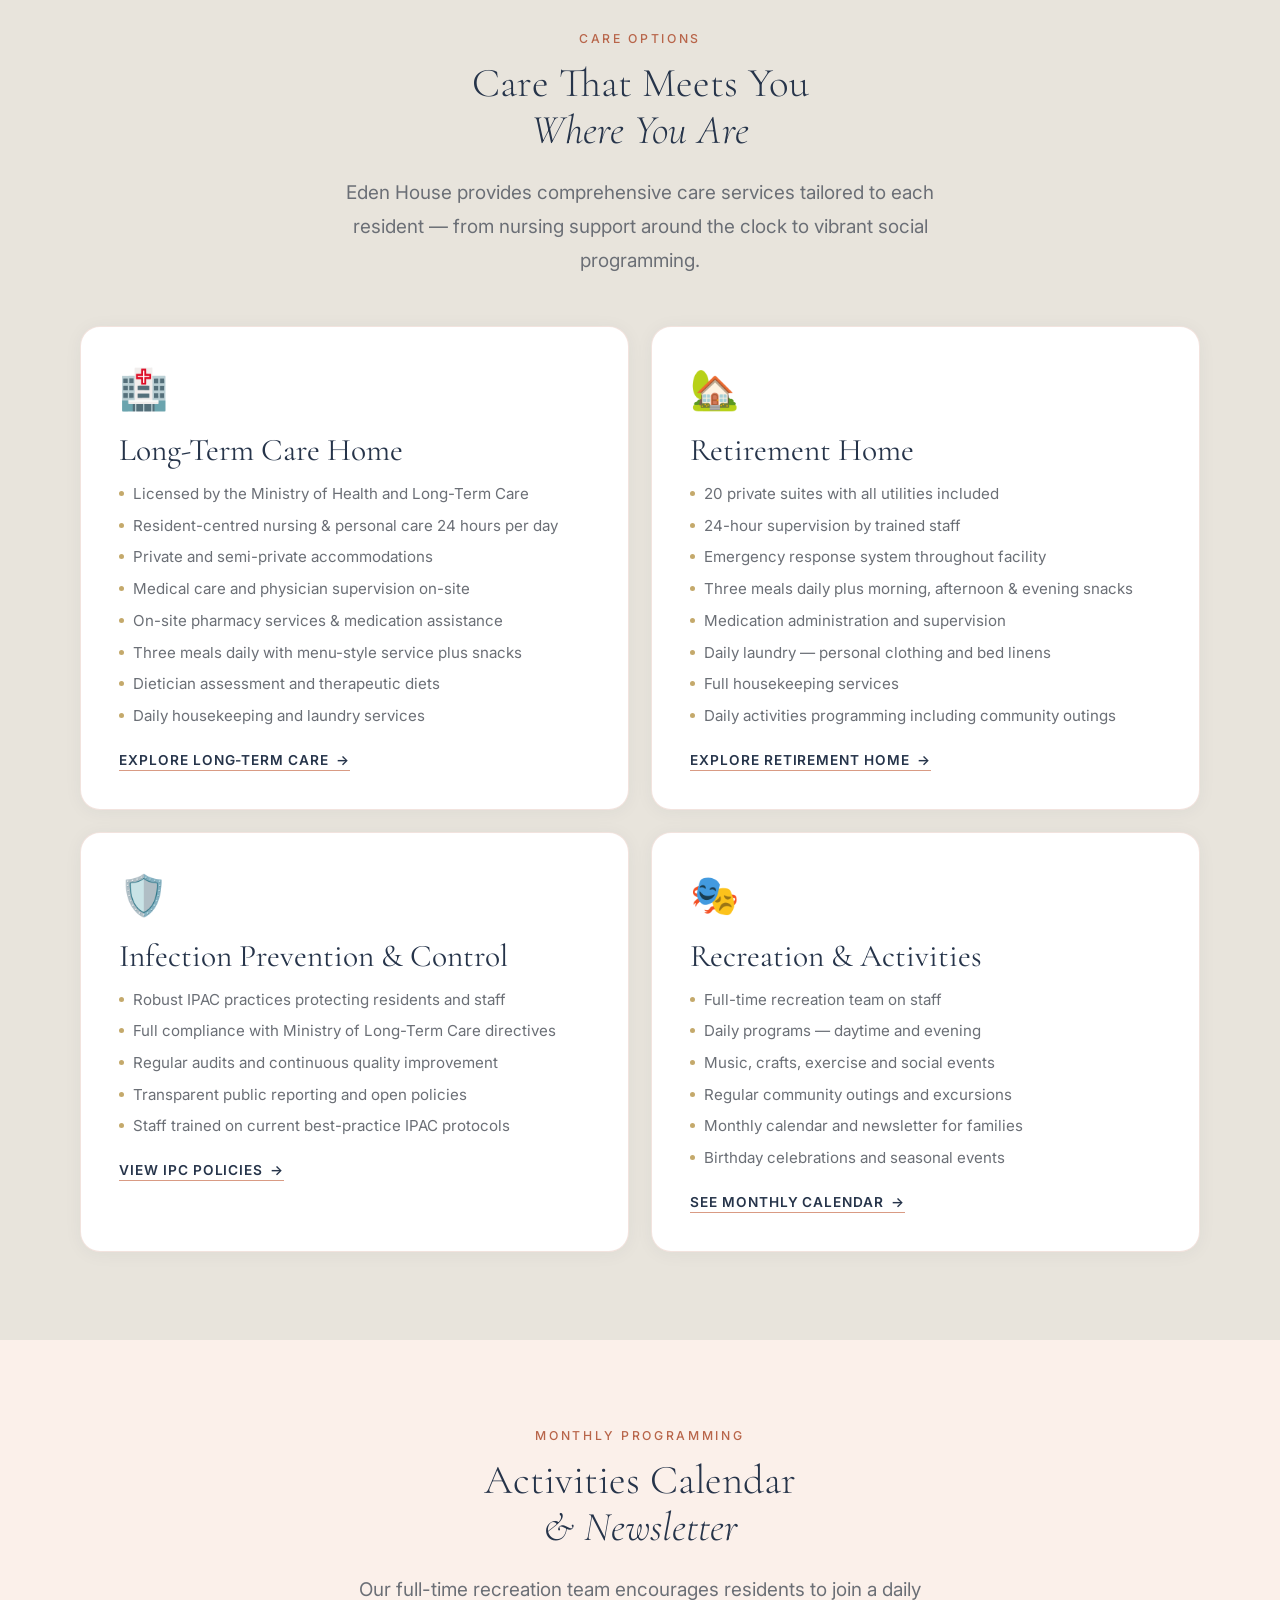
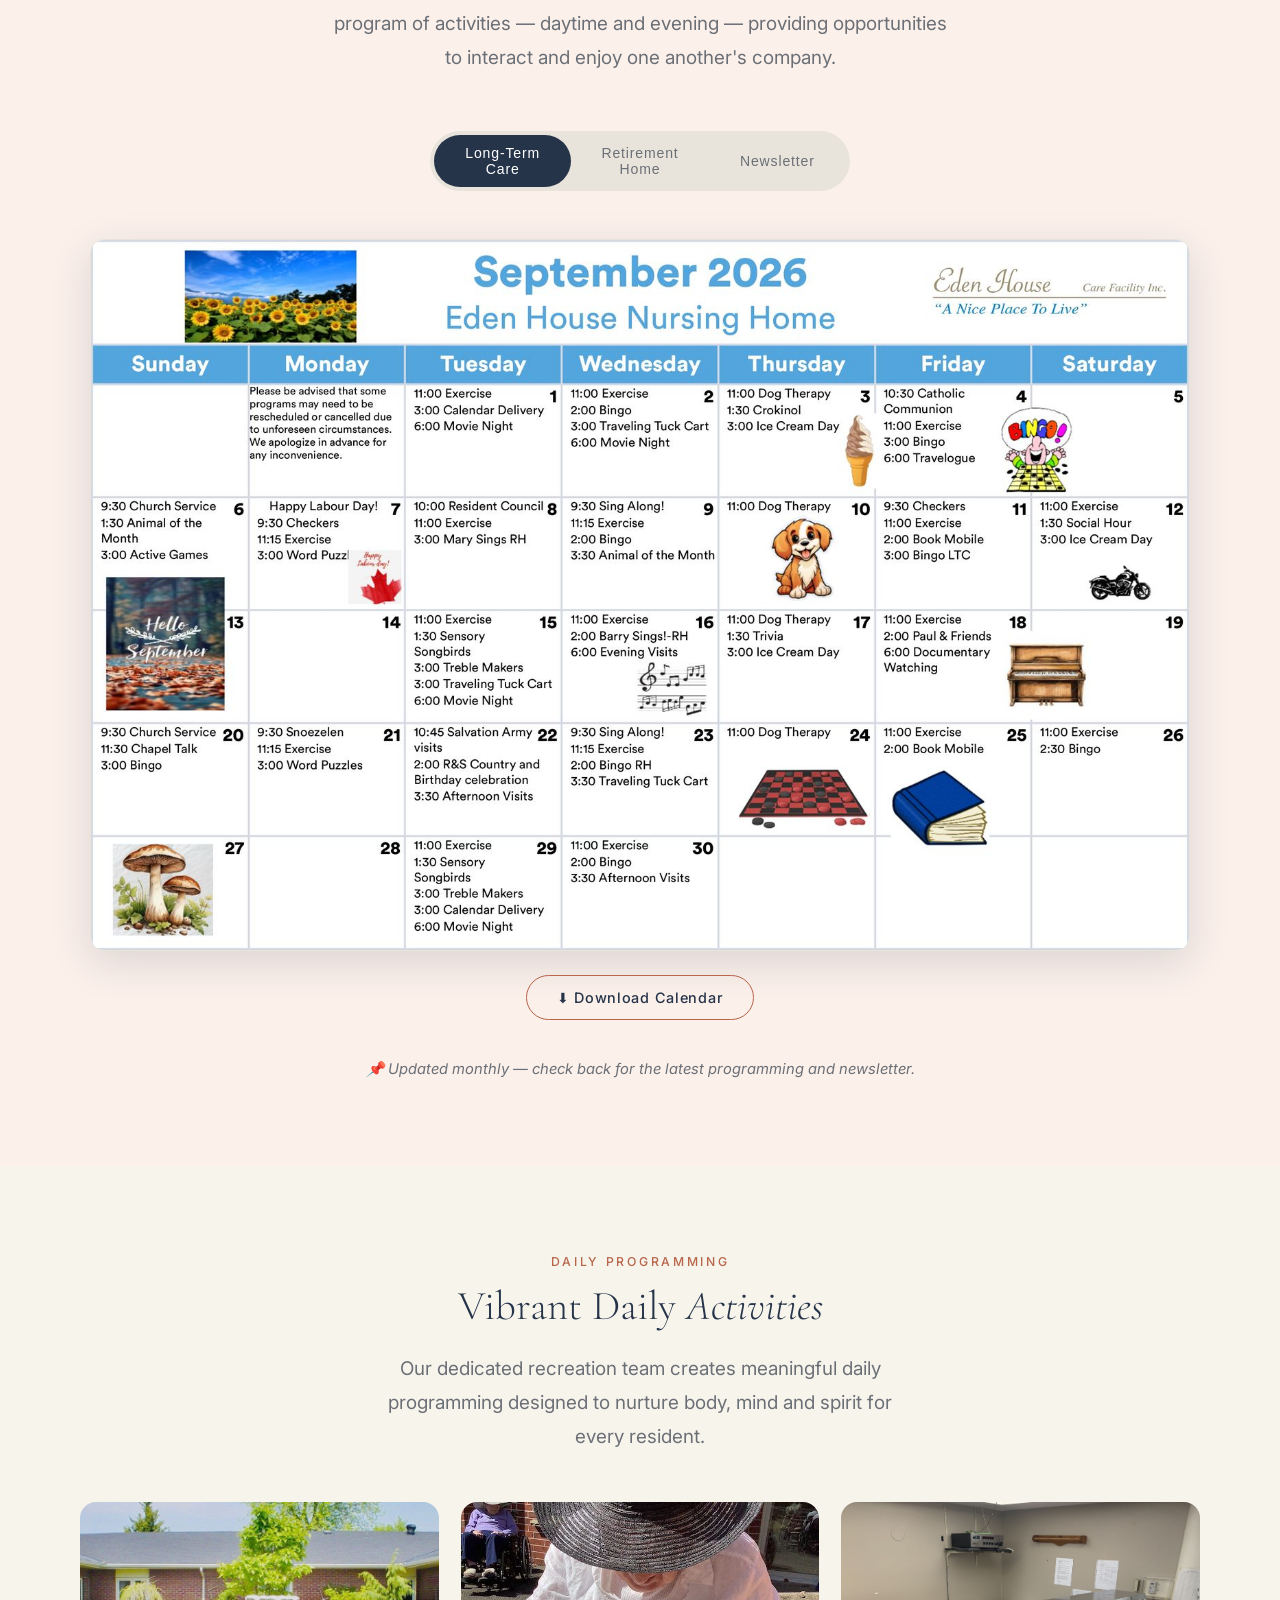
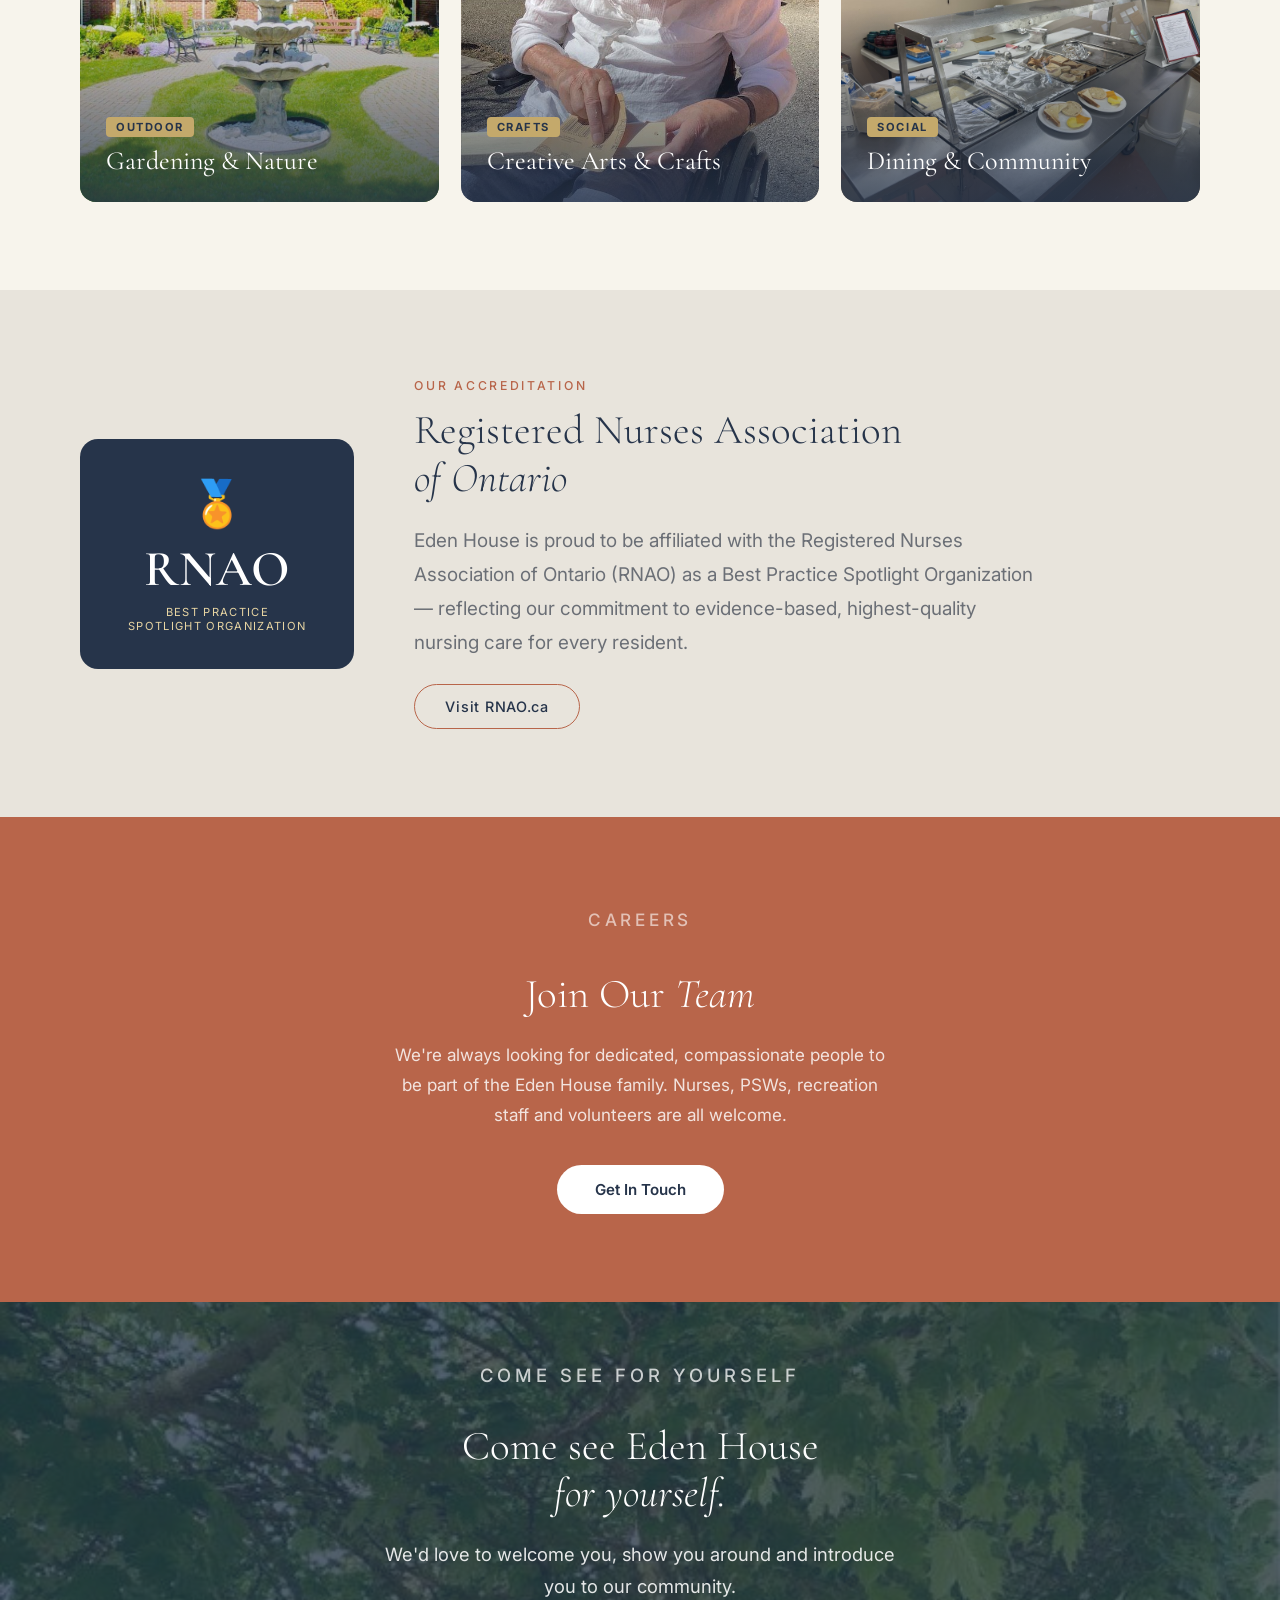
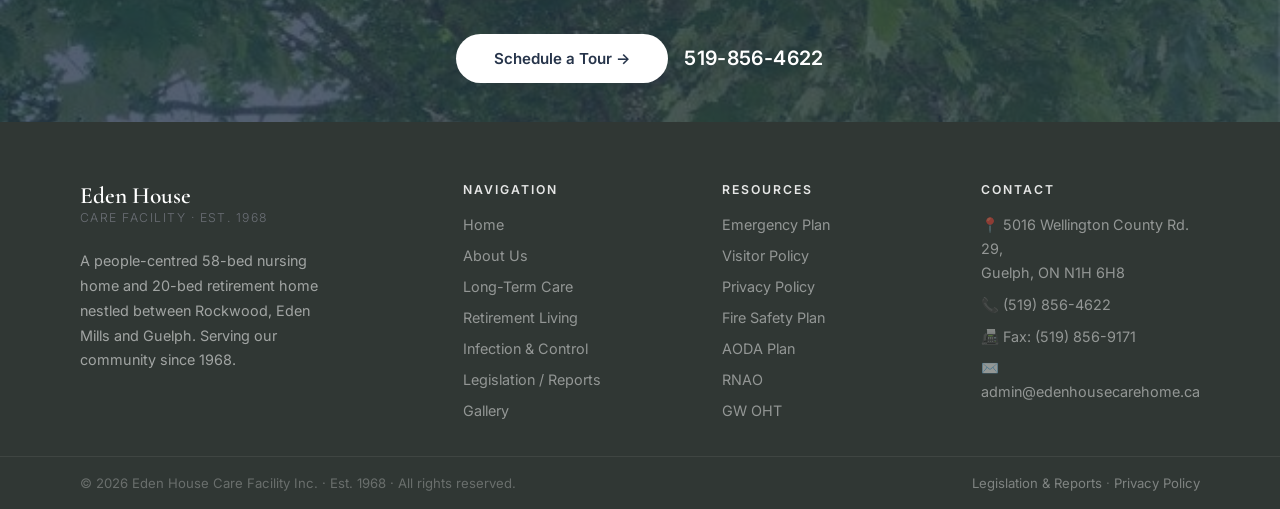
==== commit 6cb7b2fa: "Simplify homepage choice cards to show only Explore CTA text" ====
--- a/index.html
+++ b/index.html
@@ -235,24 +235,12 @@
     <a class="choice-card reveal" href="long-term-care.html" style="transition-delay:0.05s">
       <div class="choice-card-bg" style="background-image:url('assets/site/ltc-choice-dining-hall.jpg')"></div>
       <div class="choice-card-content">
-        <div class="choice-card-icon">🌿</div>
-        <div class="choice-card-title">Long-Term Care</div>
-        <p class="choice-card-desc">Personalized nursing care in a warm, home-like environment — 24 hours a day, every day.</p>
-        <div class="choice-card-topics">
-          <span>Care &amp; Services</span><span>Accommodations</span><span>Daily Life</span><span>Recreation</span><span>Admissions</span>
-        </div>
         <span class="choice-card-cta">Explore Long-Term Care →</span>
       </div>
     </a>
     <a class="choice-card reveal" href="retirement-home.html" style="transition-delay:0.15s">
       <div class="choice-card-bg" style="background-image:url('assets/site/living-room-lounge.jpg')"></div>
       <div class="choice-card-content">
-        <div class="choice-card-icon">🏡</div>
-        <div class="choice-card-title">Retirement Living</div>
-        <p class="choice-card-desc">A comfortable community where you can continue living life your way, with support close at hand.</p>
-        <div class="choice-card-topics">
-          <span>Suites</span><span>Dining</span><span>Activities</span><span>Community Life</span><span>Costs &amp; Availability</span>
-        </div>
         <span class="choice-card-cta">Explore Retirement Living →</span>
       </div>
     </a>
